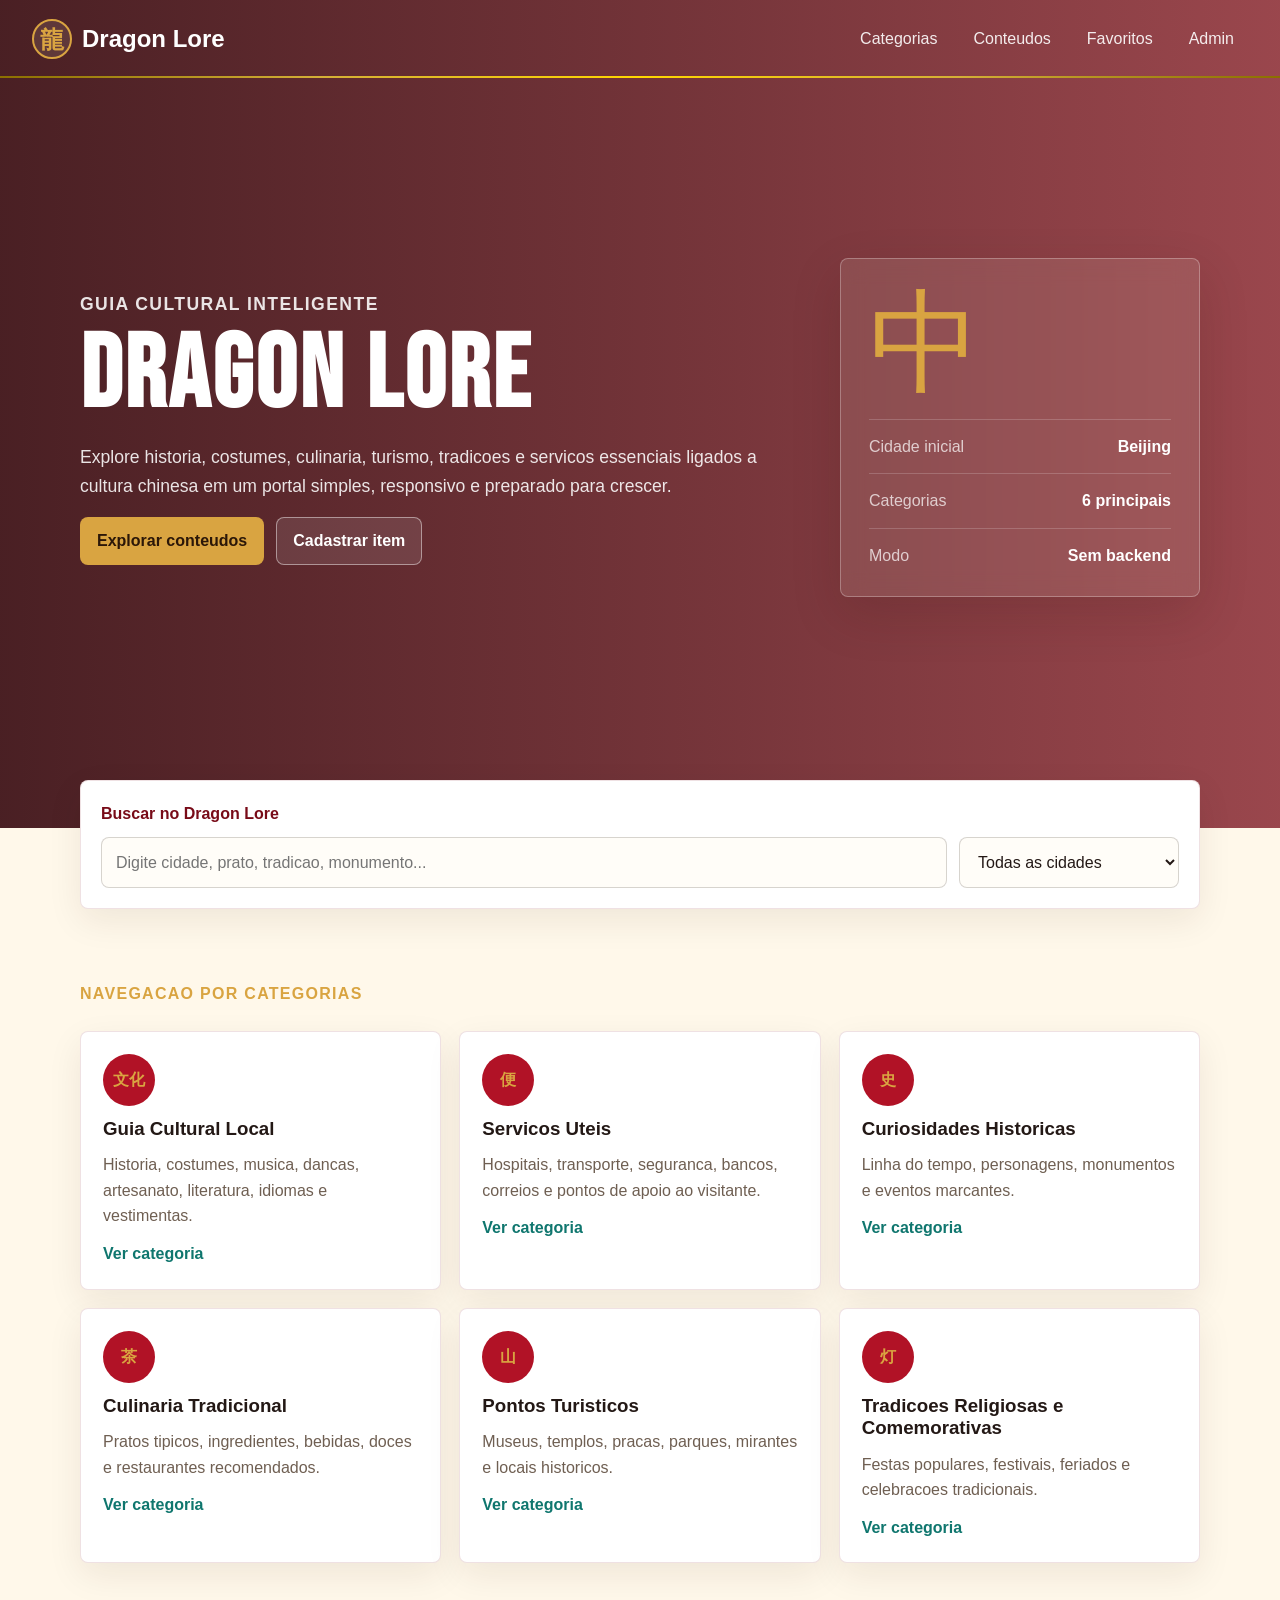
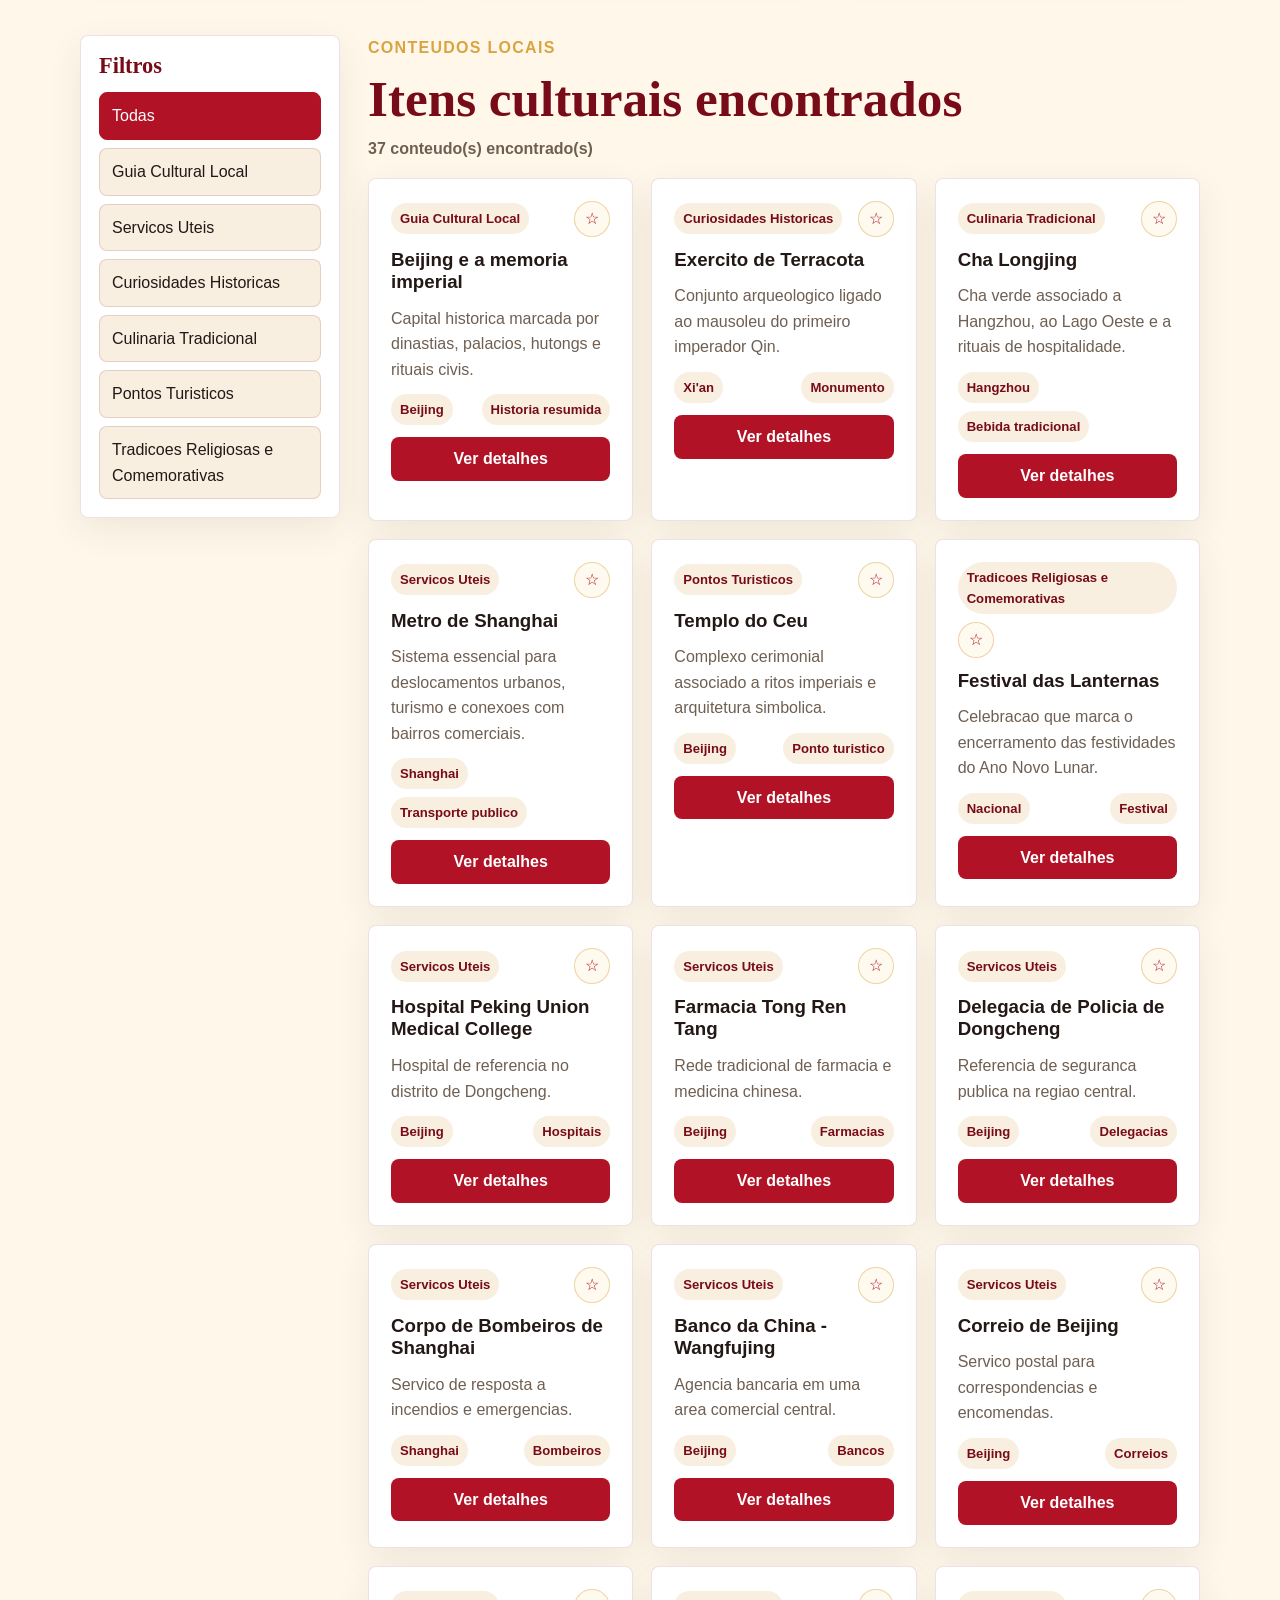
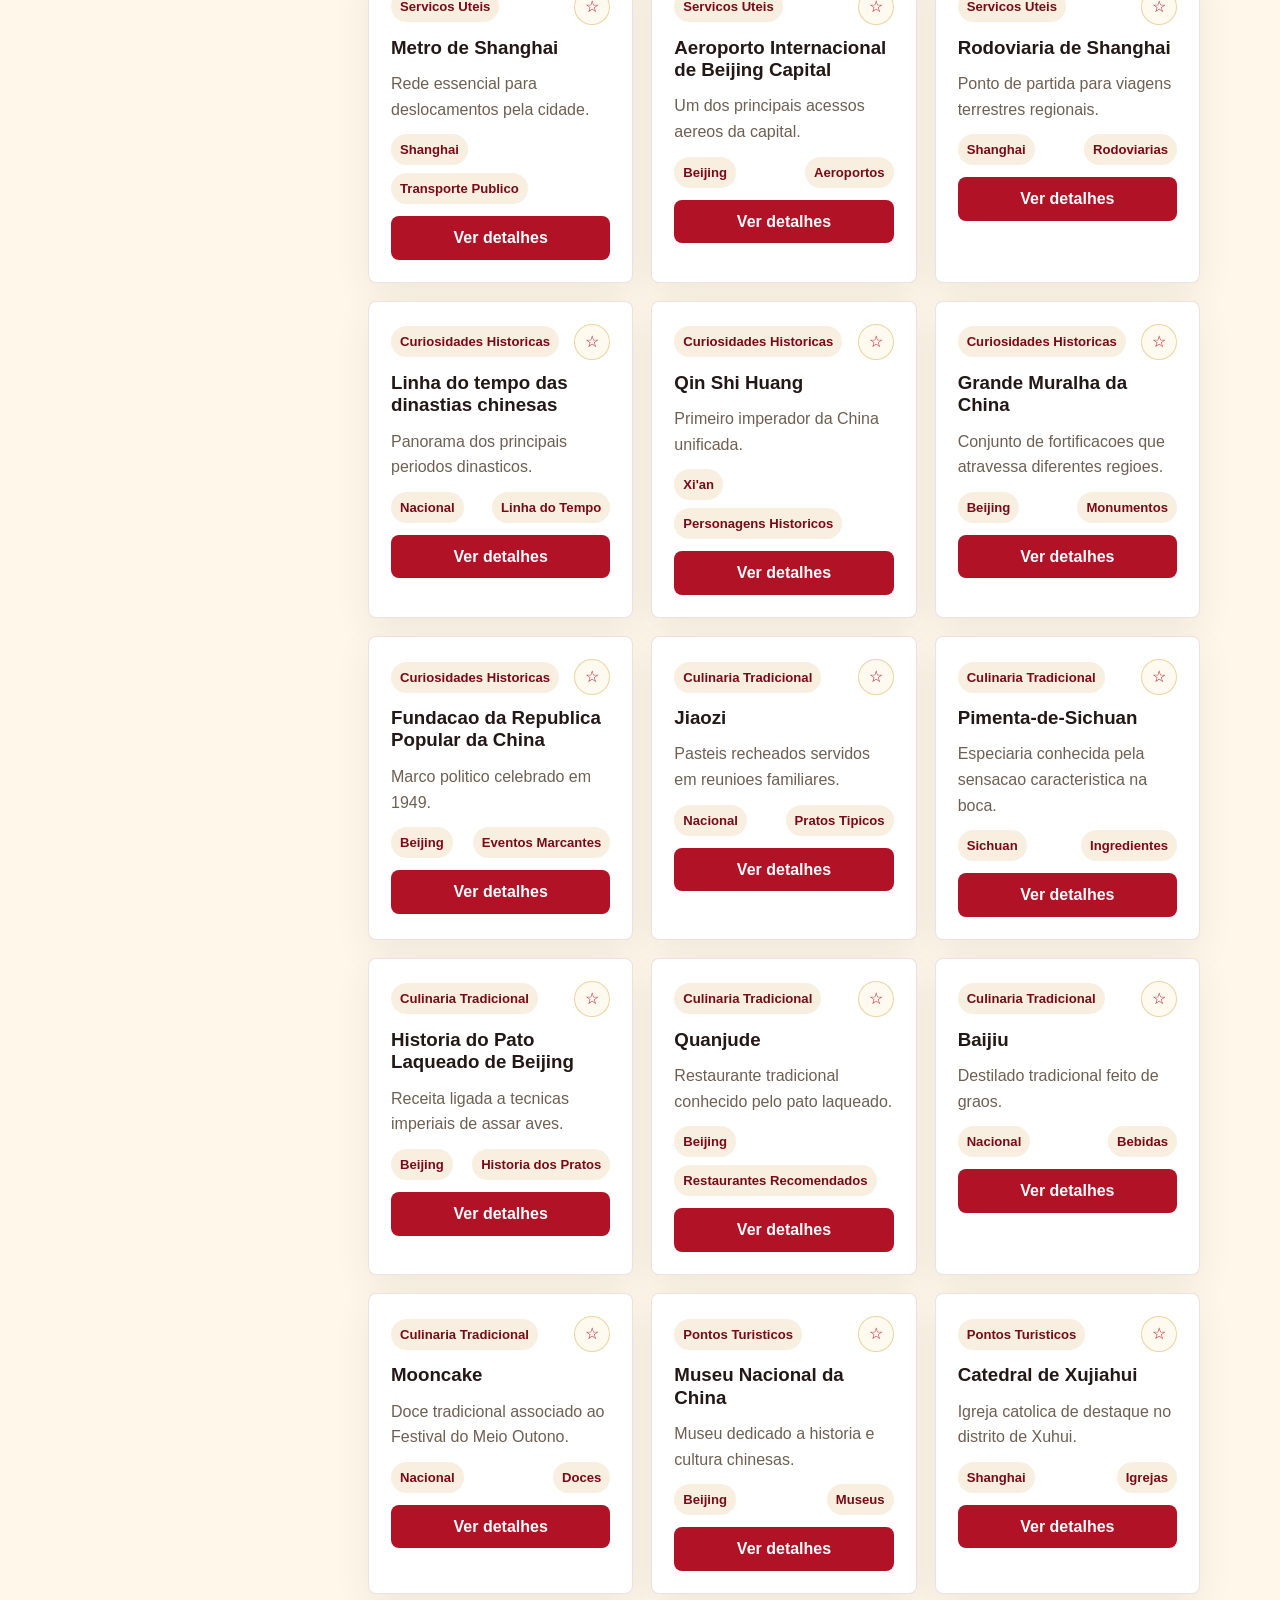
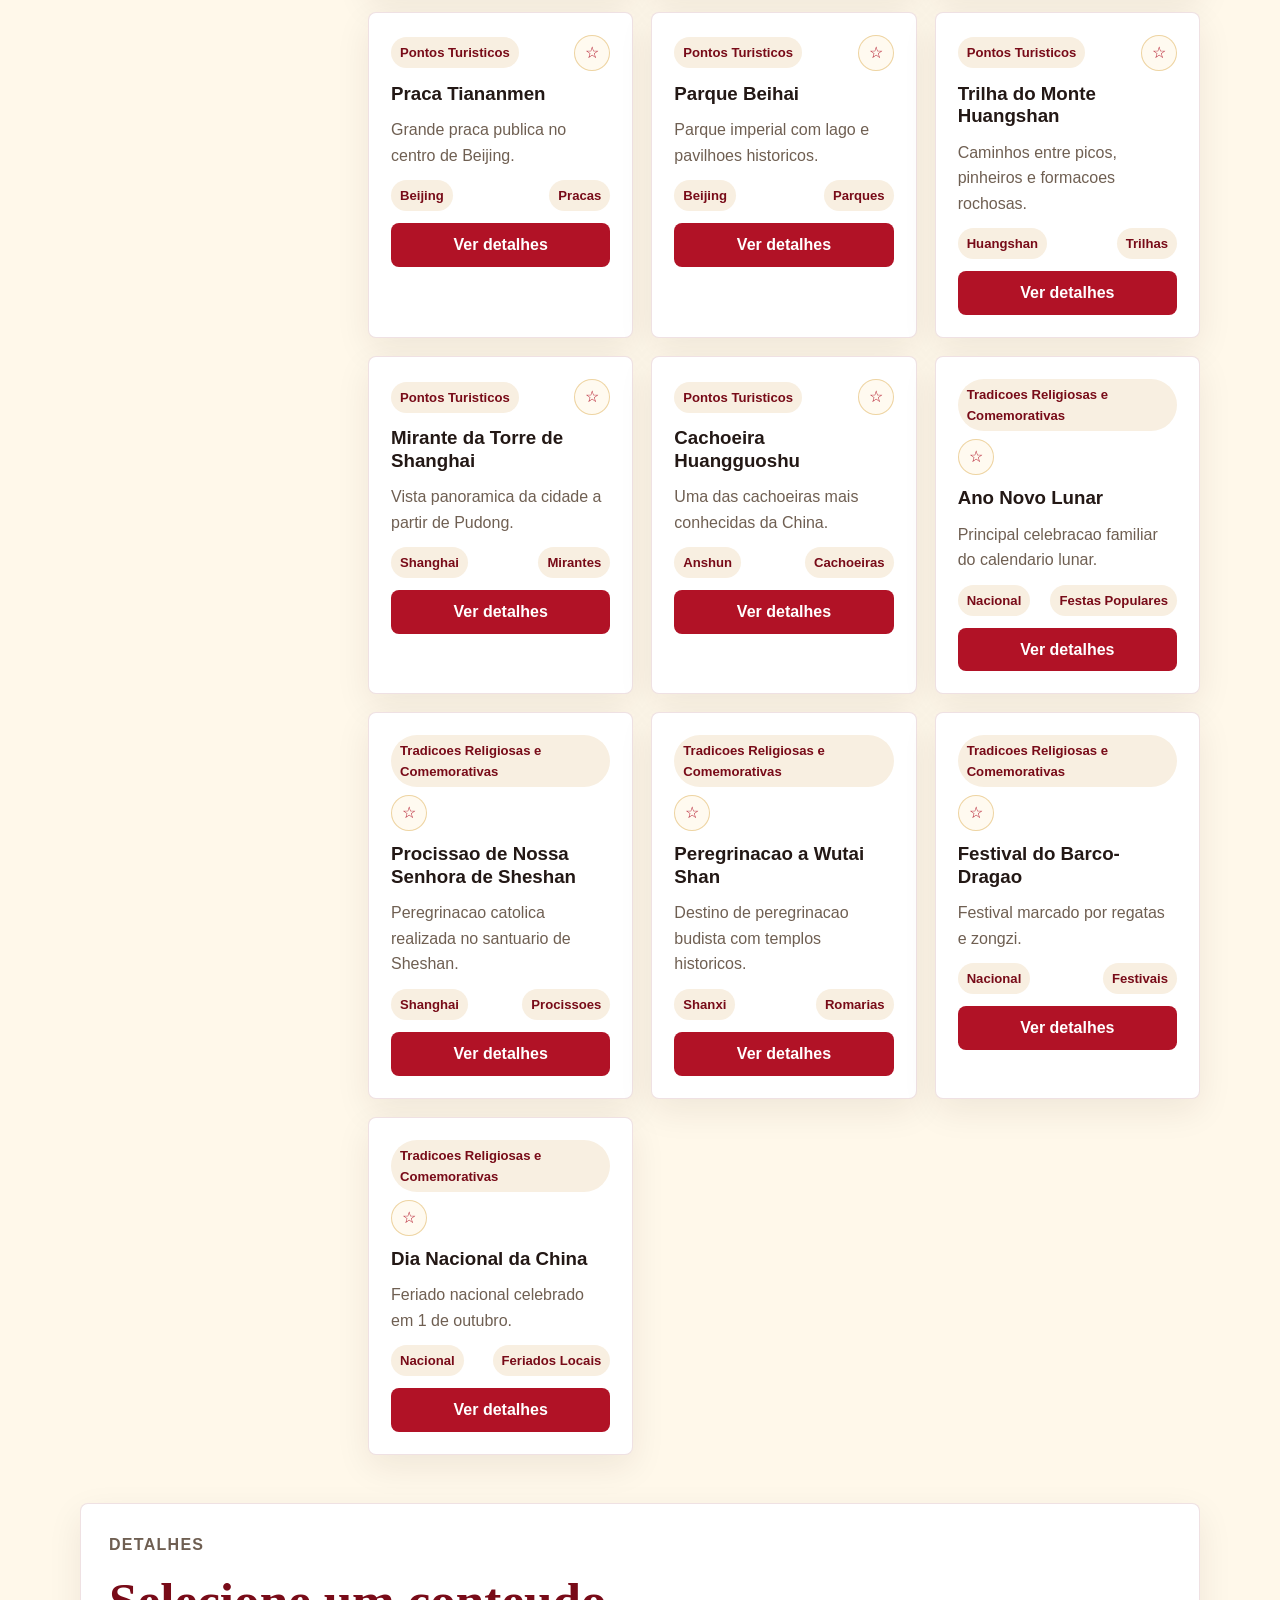
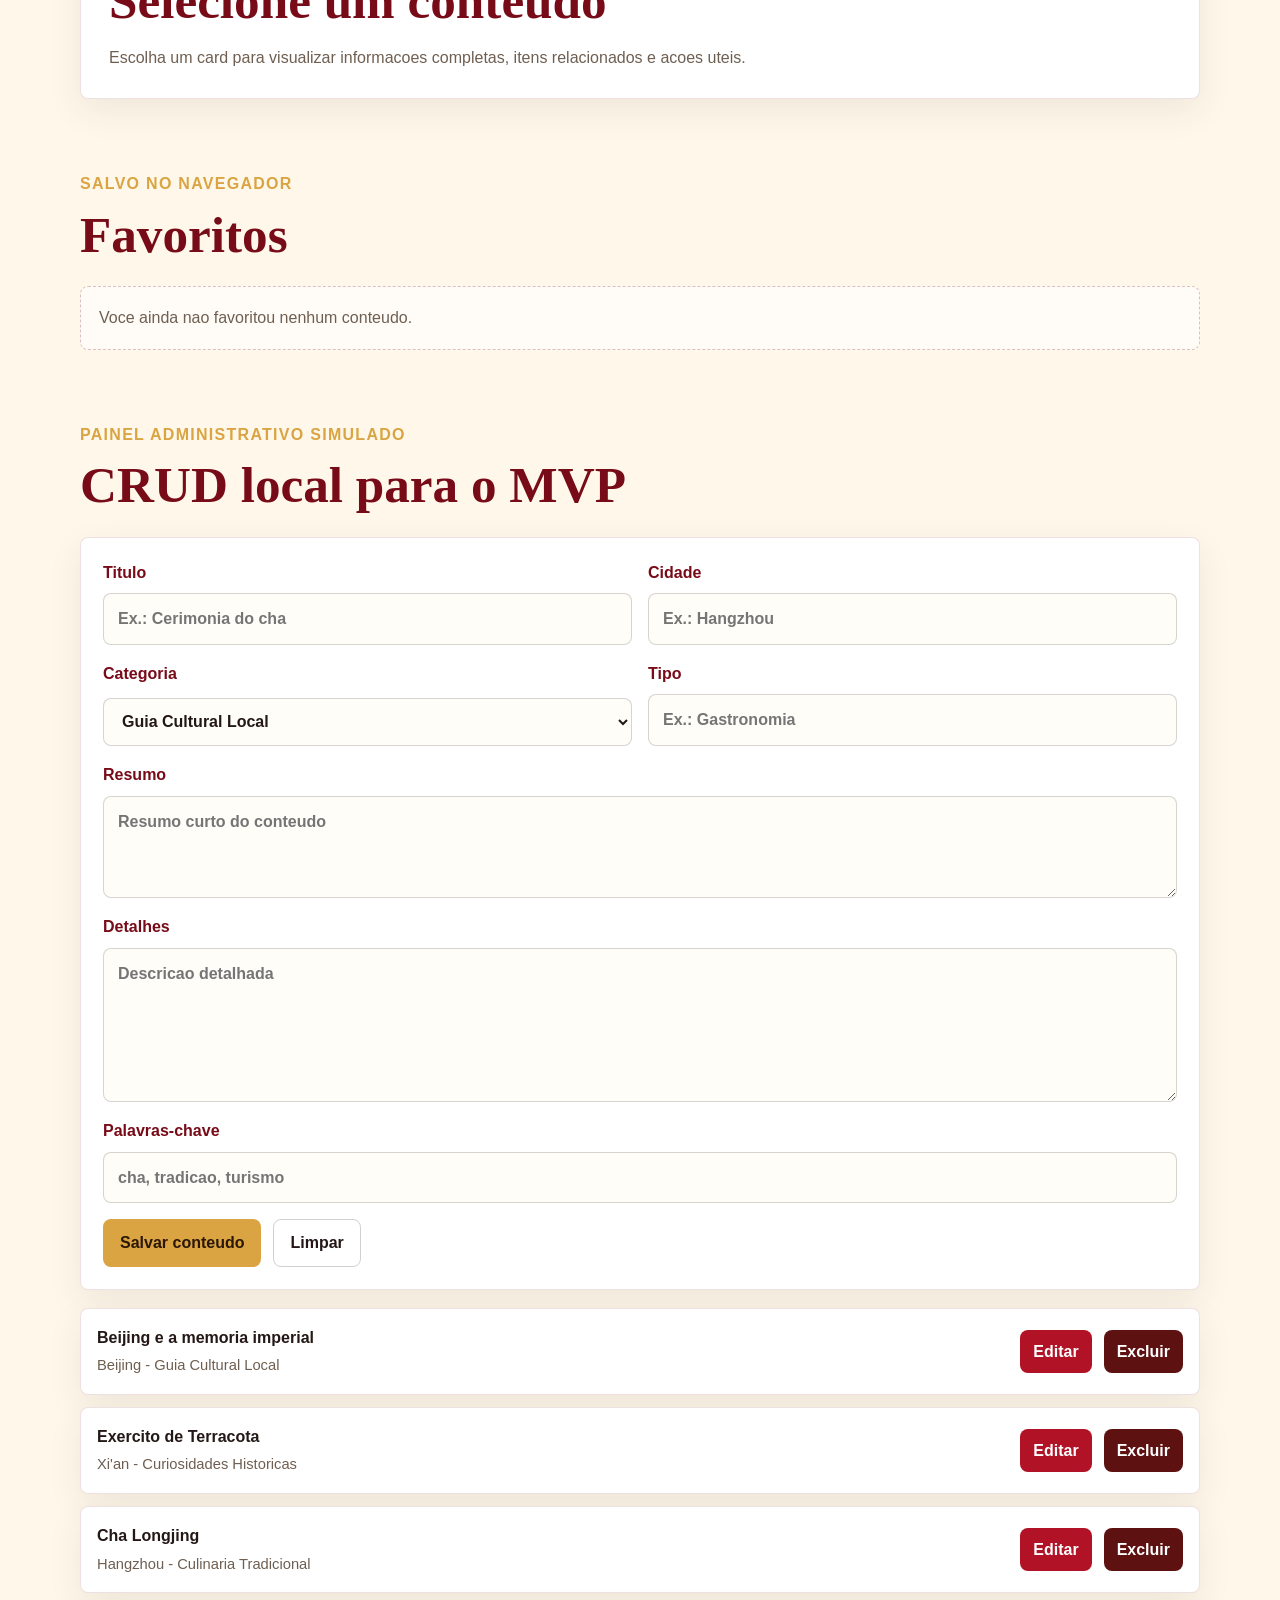
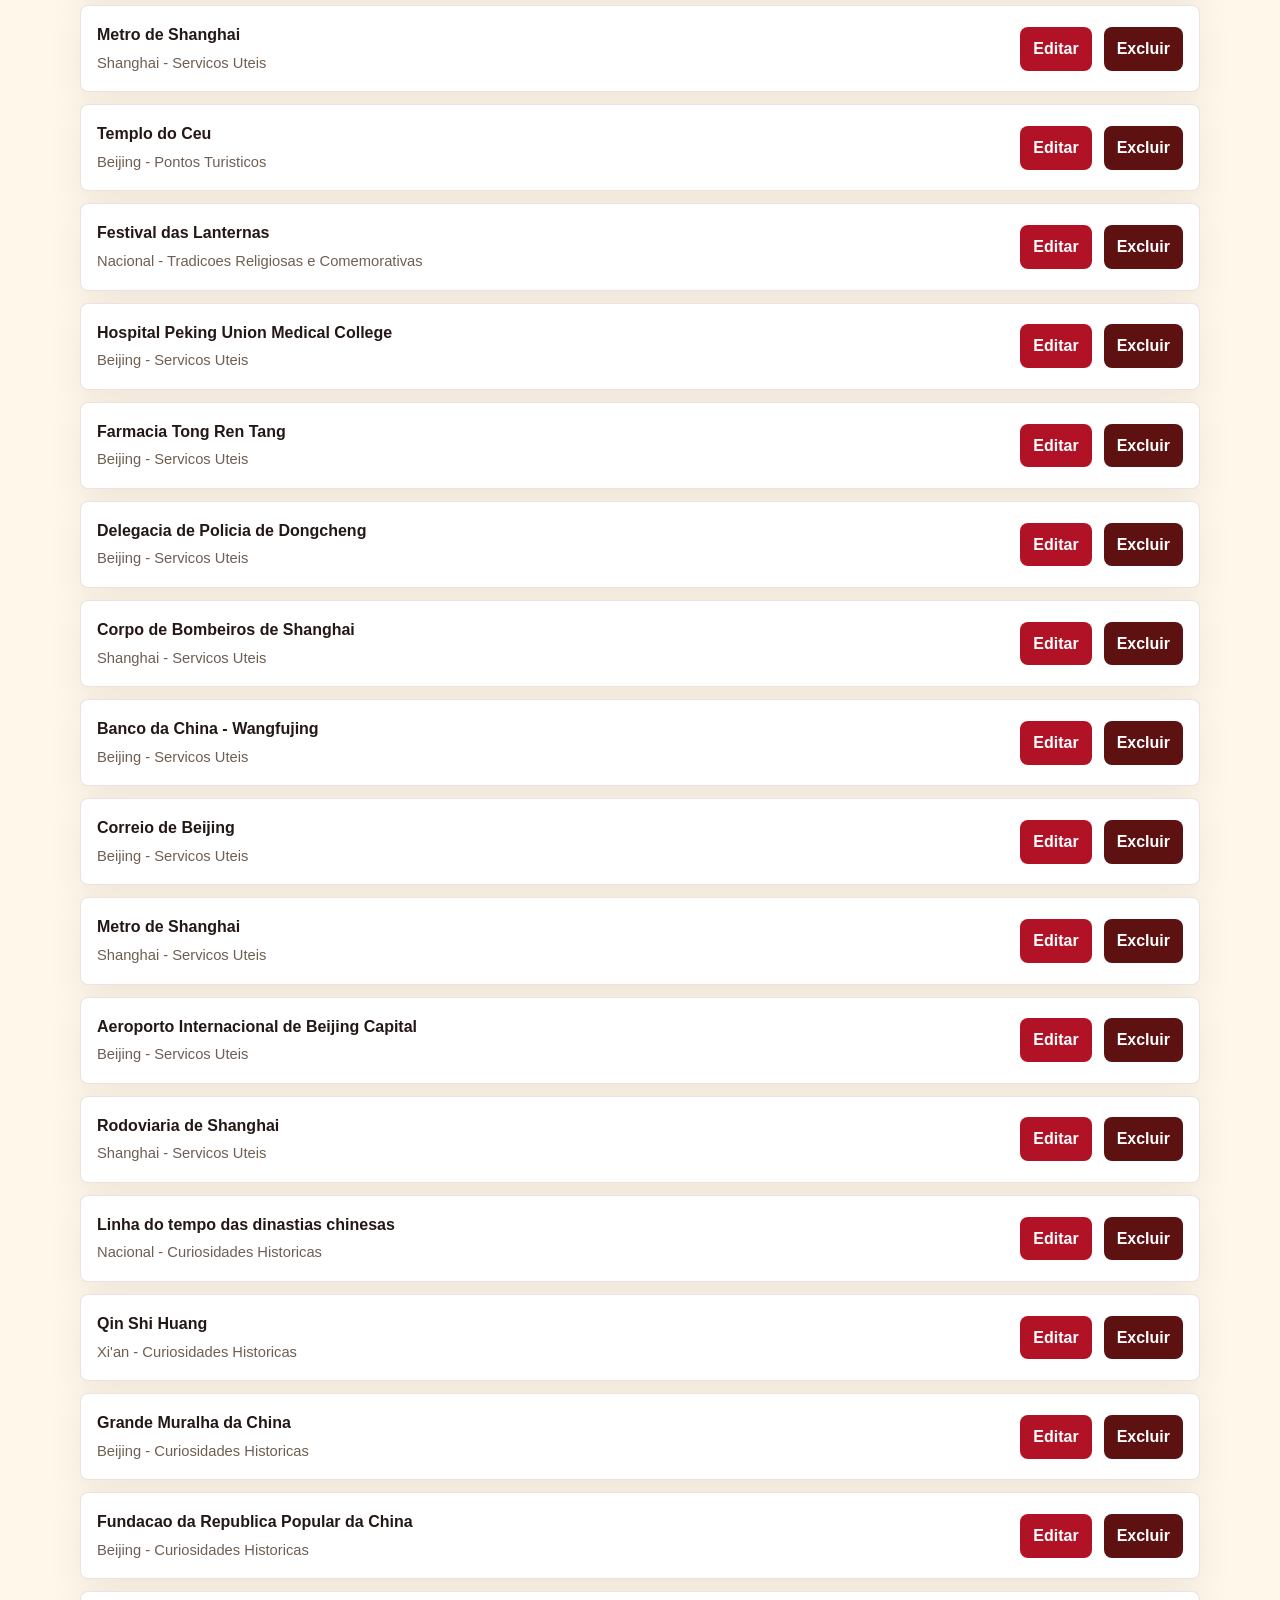
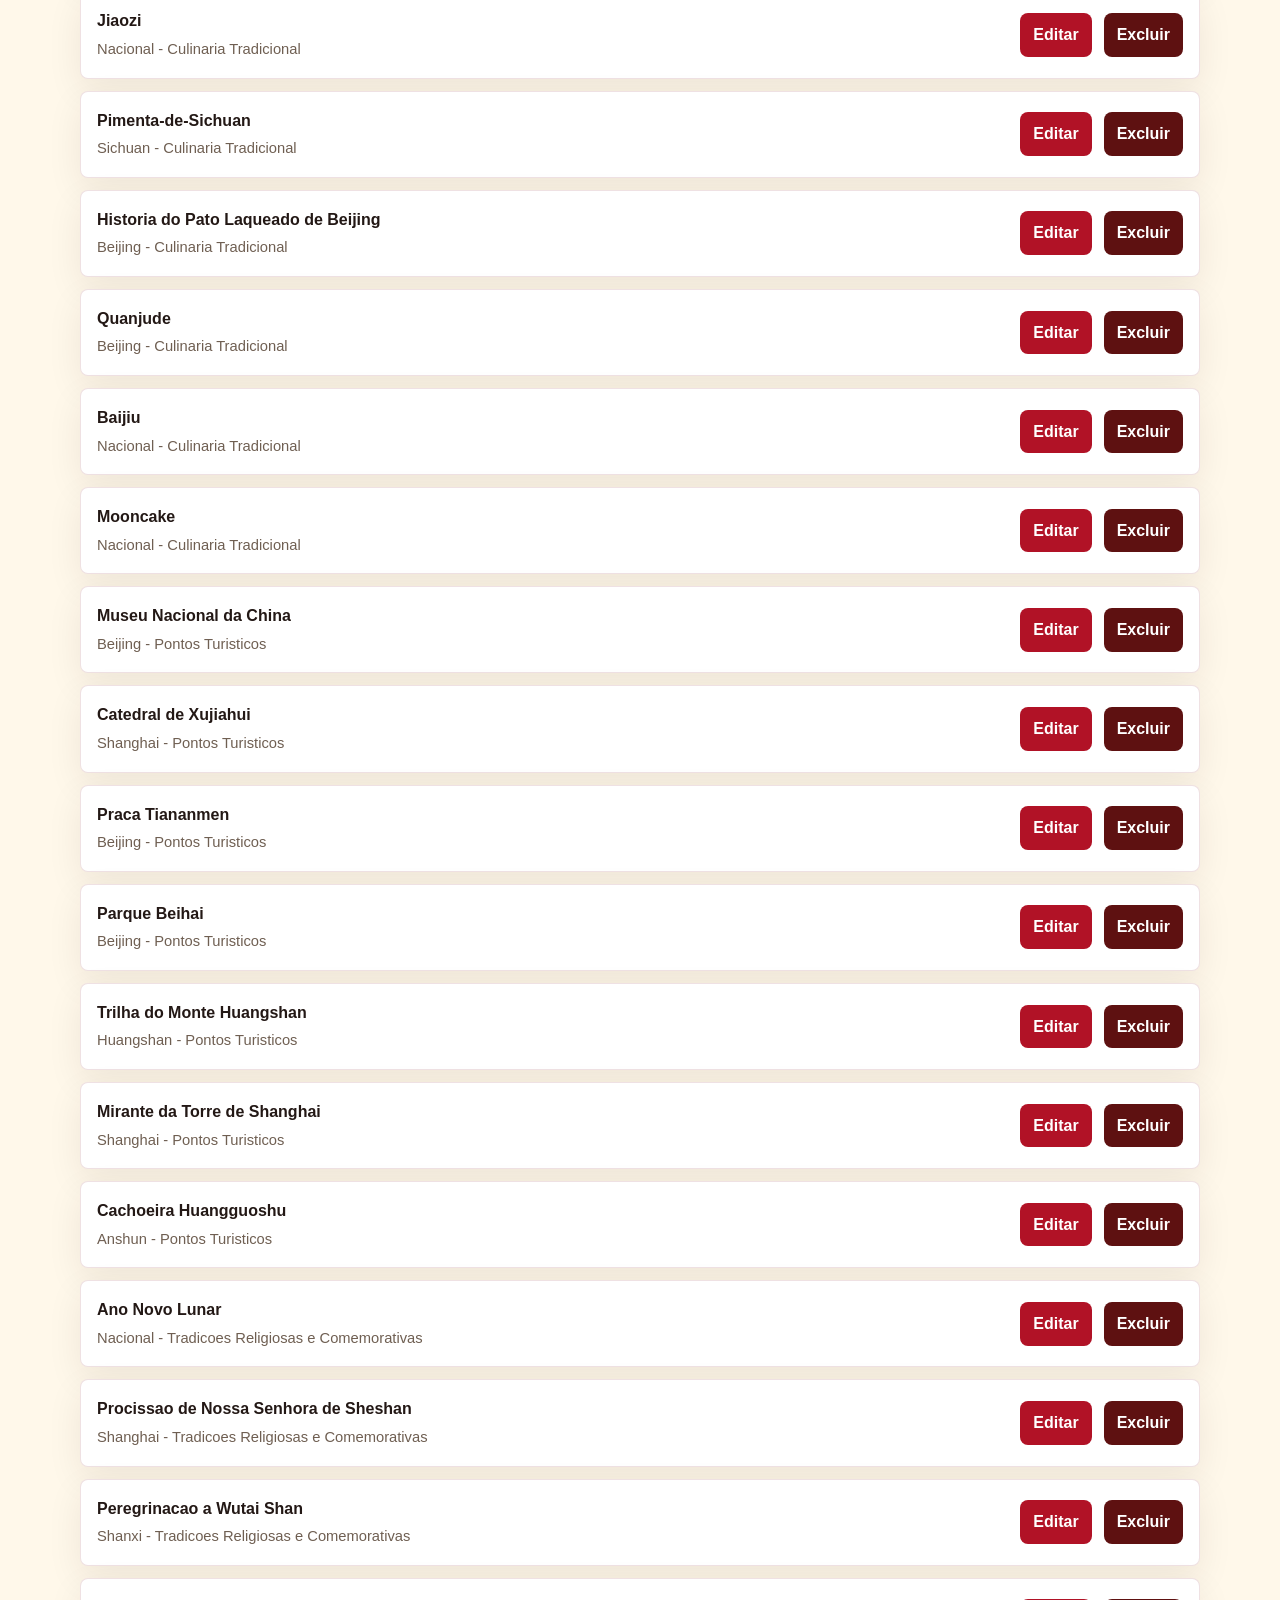
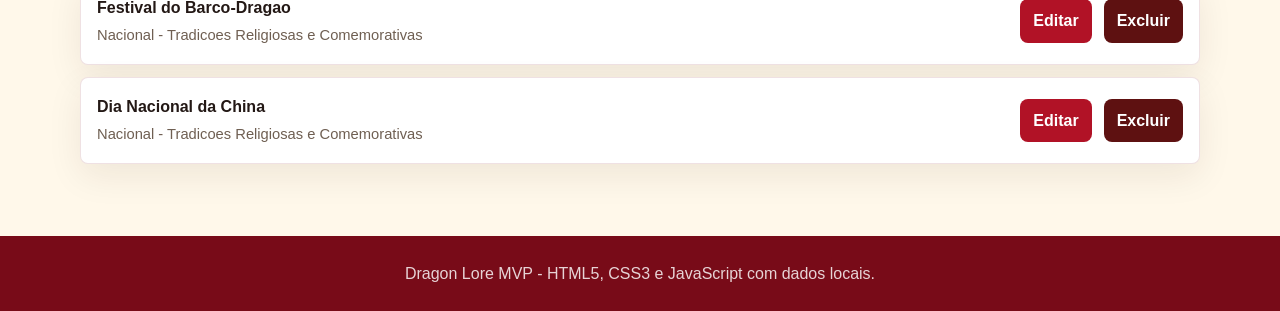
==== index.html @ 02fd9ca5 "style: aplica fonte Bebas Neue ao título Dragon Lore" ====
<!DOCTYPE html>
<html lang="pt-BR">
  <head>
    <meta charset="UTF-8" />
    <meta name="viewport" content="width=device-width, initial-scale=1.0" />
    <meta
      name="description"
      content="Dragon Lore: guia cultural sobre historia, tradicoes, gastronomia, turismo e servicos ligados a cultura chinesa."
    />
    <title>Dragon Lore | Guia Cultural Chines</title>
    <link rel="stylesheet" href="assets/css/style.css" />
    <link rel="preconnect" href="https://fonts.googleapis.com">
    <link rel="preconnect" href="https://fonts.gstatic.com" crossorigin>
    <link href="https://fonts.googleapis.com/css2?family=Bebas+Neue&display=swap" rel="stylesheet">
  </head>
  <body>
    <header class="site-header" id="inicio">
      <nav class="navbar" aria-label="Navegacao principal">
        <a class="brand" href="#inicio" aria-label="Dragon Lore inicio">
          <span class="brand-mark" aria-hidden="true">龍</span>
          <span>Dragon Lore</span>
        </a>

        <button class="menu-toggle" type="button" aria-controls="main-menu" aria-expanded="false">
          <span></span>
          <span></span>
          <span></span>
        </button>

        <ul class="nav-links" id="main-menu">
          <li><a href="#categorias">Categorias</a></li>
          <li><a href="#conteudos">Conteudos</a></li>
          <li><a href="#favoritos">Favoritos</a></li>
          <li><a href="#admin">Admin</a></li>
        </ul>
      </nav>

      <section class="hero" aria-labelledby="hero-title">
        <div class="hero-copy">
          <p class="eyebrow">Guia cultural inteligente</p>
          <h1 id="hero-title">Dragon Lore</h1>
          <p>
            Explore historia, costumes, culinaria, turismo, tradicoes e servicos essenciais
            ligados a cultura chinesa em um portal simples, responsivo e preparado para crescer.
          </p>
          <div class="hero-actions">
            <a class="button primary" href="#conteudos">Explorar conteudos</a>
            <a class="button secondary" href="#admin">Cadastrar item</a>
          </div>
        </div>

        <div class="hero-panel" aria-label="Resumo do MVP">
          <span class="hero-symbol" aria-hidden="true">中</span>
          <dl>
            <div>
              <dt>Cidade inicial</dt>
              <dd>Beijing</dd>
            </div>
            <div>
              <dt>Categorias</dt>
              <dd>6 principais</dd>
            </div>
            <div>
              <dt>Modo</dt>
              <dd>Sem backend</dd>
            </div>
          </dl>
        </div>
      </section>
    </header>

    <main>
      <section class="toolbar-section" aria-label="Busca e filtros">
        <div class="search-card">
          <label for="global-search">Buscar no Dragon Lore</label>
          <div class="search-row">
            <input
              id="global-search"
              type="search"
              placeholder="Digite cidade, prato, tradicao, monumento..."
              autocomplete="off"
            />
            <select id="city-filter" aria-label="Filtrar por cidade">
              <option value="todas">Todas as cidades</option>
            </select>
          </div>
        </div>
      </section>

      <section class="section" id="categorias" aria-labelledby="categories-title">
        <div class="section-heading">
          <p class="eyebrow">Navegacao por categorias</p>
        </div>
        <div class="category-grid" id="category-grid"></div>
      </section>

      <section class="section content-layout" id="conteudos" aria-labelledby="content-title">
        <aside class="filter-panel" aria-label="Filtros de categoria">
          <h2>Filtros</h2>
          <div id="category-filters" class="filter-list"></div>
        </aside>

        <div class="content-results">
          <div class="section-heading compact">
            <p class="eyebrow">Conteudos locais</p>
            <h2 id="content-title">Itens culturais encontrados</h2>
          </div>
          <div class="result-meta" id="result-meta" aria-live="polite"></div>
          <div class="card-grid" id="content-grid"></div>
          <p class="empty-state" id="empty-state" hidden>Nenhum conteudo encontrado para a busca atual.</p>
        </div>
      </section>

      <section class="section detail-section" id="detalhes" aria-labelledby="detail-title">
        <div class="detail-card" id="detail-card">
          <p class="eyebrow">Detalhes</p>
          <h2 id="detail-title">Selecione um conteudo</h2>
          <p>Escolha um card para visualizar informacoes completas, itens relacionados e acoes uteis.</p>
        </div>
      </section>

      <section class="section" id="favoritos" aria-labelledby="favorites-title">
        <div class="section-heading">
          <p class="eyebrow">Salvo no navegador</p>
          <h2 id="favorites-title">Favoritos</h2>
        </div>
        <div class="card-grid" id="favorites-grid"></div>
        <p class="empty-state" id="favorites-empty">Voce ainda nao favoritou nenhum conteudo.</p>
      </section>

      <section class="section admin-section" id="admin" aria-labelledby="admin-title">
        <div class="section-heading">
          <p class="eyebrow">Painel administrativo simulado</p>
          <h2 id="admin-title">CRUD local para o MVP</h2>
        </div>

        <form class="admin-form" id="content-form">
          <input type="hidden" id="content-id" />

          <div class="form-grid">
            <label>
              Titulo
              <input id="content-title-input" type="text" required placeholder="Ex.: Cerimonia do cha" />
            </label>
            <label>
              Cidade
              <input id="content-city-input" type="text" required placeholder="Ex.: Hangzhou" />
            </label>
            <label>
              Categoria
              <select id="content-category-input" required></select>
            </label>
            <label>
              Tipo
              <input id="content-type-input" type="text" required placeholder="Ex.: Gastronomia" />
            </label>
          </div>

          <label>
            Resumo
            <textarea id="content-summary-input" required rows="3" placeholder="Resumo curto do conteudo"></textarea>
          </label>

          <label>
            Detalhes
            <textarea id="content-detail-input" required rows="5" placeholder="Descricao detalhada"></textarea>
          </label>

          <label>
            Palavras-chave
            <input id="content-tags-input" type="text" placeholder="cha, tradicao, turismo" />
          </label>

          <div class="form-actions">
            <button class="button primary" type="submit">Salvar conteudo</button>
            <button class="button ghost" type="button" id="reset-form">Limpar</button>
          </div>
        </form>

        <div class="admin-list" id="admin-list" aria-live="polite"></div>
      </section>
    </main>

    <footer class="site-footer">
      <p>Dragon Lore MVP - HTML5, CSS3 e JavaScript com dados locais.</p>
    </footer>

    <script src="main.js"></script>
  </body>
</html>
---- assets/css/style.css ----
:root {
  --red: #b11226;
  --red-deep: #780b18;
  --gold: #d9a441;
  --jade: #0f766e;
  --ink: #231815;
  --paper: #fff8ea;
  --porcelain: #f8efe1;
  --white: #ffffff;
  --muted: #6f5f52;
  --shadow: 0 18px 50px rgba(54, 20, 12, 0.16);
  --radius: 8px;
}

* {
  box-sizing: border-box;
}

html {
  scroll-behavior: smooth;
}

body {
  margin: 0;
  background: var(--paper);
  color: var(--ink);
  font-family: Arial, Helvetica, sans-serif;
  line-height: 1.6;
}

a {
  color: inherit;
  text-decoration: none;
}

button,
input,
select,
textarea {
  font: inherit;
}

.site-header {
  min-height: 92vh;
  color: var(--white);
  background:
    linear-gradient(90deg, rgba(54, 8, 14, 0.9), rgba(120, 11, 24, 0.75)),
    url("https://images.unsplash.com/photo-1547981609-4b6bfe67ca0b?auto=format&fit=crop&w=1600&q=80") center/cover;
}

.navbar {
    position: relative;
    display: flex;
    align-items: center;
    justify-content: space-between; /* Logo à esquerda e menu à direita */
    padding: 16px 32px;
}

.brand {
    display: flex;
    align-items: center;
    gap: 10px;

    color: #fff;
    text-decoration: none;
    font-size: 1.5rem;
    font-weight: bold;
}

.nav-links {
    display: flex;
    align-items: center;
    gap: 32px;

    list-style: none;
    margin: 0;
    padding: 0;
}

.nav-links a {
    color: #fff;
    text-decoration: none;
    transition: color .3s;
}

.nav-links a:hover {
    color: #d4af37;
}

.navbar::after {
    content: "";
    position: absolute;
    left: 0;
    bottom: 0;
    width: 100%;
    height: 2px;
    background: linear-gradient(
        90deg,
        #8b6f00,
        #d4af37,
        #ffd700,
        #d4af37,
        #8b6f00
    );
}

.brand,
.nav-links {
  display: flex;
  align-items: center;
}

.brand {
  gap: 10px;
  font-weight: 800;
  letter-spacing: 0;
}

.brand-mark {
  display: grid;
  width: 40px;
  height: 40px;
  place-items: center;
  border: 2px solid var(--gold);
  border-radius: 50%;
  background: rgba(255, 248, 234, 0.1);
  color: var(--gold);
}

.nav-links {
  gap: 8px;
  padding: 0;
  margin: 0;
  list-style: none;
}

.nav-links a {
  display: block;
  padding: 10px 14px;
  border-radius: 999px;
  color: rgba(255, 255, 255, 0.9);
}

.nav-links a:hover,
.nav-links a:focus-visible {
  background: rgba(255, 255, 255, 0.14);
  outline: none;
}

.menu-toggle {
  display: none;
  width: 44px;
  height: 44px;
  border: 1px solid rgba(255, 255, 255, 0.35);
  border-radius: var(--radius);
  background: rgba(255, 255, 255, 0.1);
}

.menu-toggle span {
  display: block;
  width: 20px;
  height: 2px;
  margin: 5px auto;
  background: var(--white);
}

.hero {
  display: grid;
  grid-template-columns: minmax(0, 1fr) 360px;
  gap: 48px;
  align-items: center;
  width: min(1120px, calc(100% - 32px));
  min-height: calc(92vh - 88px);
  margin: 0 auto;
  padding: 48px 0 88px;
}

.hero-copy {
  max-width: 720px;
}

.eyebrow {
  margin: 0 0 10px;
  color: var(--gold);
  font-size: 1.0rem;
  font-weight: 850;
  letter-spacing: 0.08em;
  text-transform: uppercase;
}

.hero h1 {
  margin: 0;
  font-family: "Bebas Neue", sans-serif;
  font-size: clamp(3.8rem, 8vw, 7.5rem);
  line-height: 0.95;
  letter-spacing: 0.03em;
}

.hero p {
  max-width: 680px;
  color: rgba(255, 255, 255, 0.88);
  font-size: 1.1rem;
}

.hero-actions,
.form-actions,
.detail-actions,
.admin-actions {
  display: flex;
  flex-wrap: wrap;
  gap: 12px;
  align-items: center;
}

.button {
  display: inline-flex;
  min-height: 44px;
  align-items: center;
  justify-content: center;
  border: 1px solid transparent;
  border-radius: var(--radius);
  padding: 10px 16px;
  cursor: pointer;
  font-weight: 800;
  transition: transform 0.2s ease, background 0.2s ease, border-color 0.2s ease;
}

.button:hover {
  transform: translateY(-1px);
}

.button.primary {
  background: var(--gold);
  color: #2b1708;
}

.button.secondary {
  border-color: rgba(255, 255, 255, 0.45);
  background: rgba(255, 255, 255, 0.1);
  color: var(--white);
}

.button.ghost {
  border-color: rgba(35, 24, 21, 0.2);
  background: transparent;
  color: var(--ink);
}

.button.small {
  min-height: 38px;
  padding: 8px 12px;
  background: var(--red);
  color: var(--white);
}

.button.danger {
  background: #5e1111;
}

.hero-panel {
  padding: 28px;
  border: 1px solid rgba(255, 255, 255, 0.28);
  border-radius: var(--radius);
  background: rgba(255, 248, 234, 0.1);
  backdrop-filter: blur(12px);
  box-shadow: var(--shadow);
}

.hero-symbol {
  display: block;
  color: var(--gold);
  font-family: Georgia, "Times New Roman", serif;
  font-size: 7rem;
  line-height: 1;
}

.hero-panel dl {
  display: grid;
  gap: 14px;
  margin: 20px 0 0;
}

.hero-panel div {
  display: flex;
  justify-content: space-between;
  gap: 20px;
  border-top: 1px solid rgba(255, 255, 255, 0.18);
  padding-top: 14px;
}

.hero-panel dt {
  color: rgba(255, 255, 255, 0.72);
}

.hero-panel dd {
  margin: 0;
  font-weight: 800;
}

.toolbar-section,
.section {
  width: min(1120px, calc(100% - 32px));
  margin: 0 auto;
}

.toolbar-section {
  margin-top: -48px;
}

.search-card,
.filter-panel,
.detail-card,
.admin-form,
.admin-item,
.content-card,
.category-card {
  border: 1px solid rgba(120, 11, 24, 0.12);
  border-radius: var(--radius);
  background: var(--white);
  box-shadow: 0 12px 35px rgba(54, 20, 12, 0.08);
}

.search-card {
  padding: 20px;
}

.search-card label,
.admin-form label {
  display: grid;
  gap: 8px;
  color: var(--red-deep);
  font-weight: 800;
}

.search-row {
  display: grid;
  grid-template-columns: 1fr 220px;
  gap: 12px;
  margin-top: 10px;
}

input,
select,
textarea {
  width: 100%;
  border: 1px solid rgba(35, 24, 21, 0.18);
  border-radius: var(--radius);
  background: #fffdf8;
  color: var(--ink);
  padding: 12px 14px;
}

input:focus,
select:focus,
textarea:focus,
button:focus-visible,
a:focus-visible {
  outline: 3px solid rgba(217, 164, 65, 0.45);
  outline-offset: 2px;
}

.section {
  padding: 72px 0 0;
}

.section-heading {
  max-width: 720px;
  margin-bottom: 24px;
}

.section-heading.compact {
  margin-bottom: 10px;
}

.section h2,
.filter-panel h2,
.detail-card h2 {
  margin: 0;
  color: var(--red-deep);
  font-family: Georgia, "Times New Roman", serif;
  font-size: clamp(2rem, 4vw, 3.2rem);
  line-height: 1.08;
}

.category-grid,
.card-grid {
  display: grid;
  grid-template-columns: repeat(3, minmax(0, 1fr));
  gap: 18px;
}

.category-card,
.content-card {
  display: grid;
  gap: 12px;
  align-content: start;
  padding: 22px;
}

.category-icon {
  display: grid;
  width: 52px;
  height: 52px;
  place-items: center;
  border-radius: 50%;
  background: var(--red);
  color: var(--gold);
  font-weight: 800;
}

.category-card h3,
.content-card h3,
.related-block h3 {
  margin: 0;
  color: var(--ink);
  line-height: 1.2;
}

.category-card p,
.content-card p,
.detail-card p,
.empty-state {
  margin: 0;
  color: var(--muted);
}

.text-button {
  justify-self: start;
  border: 0;
  background: transparent;
  color: var(--jade);
  cursor: pointer;
  font-weight: 800;
  padding: 0;
}

.content-layout {
  display: grid;
  grid-template-columns: 260px minmax(0, 1fr);
  gap: 28px;
  align-items: start;
}

.filter-panel {
  position: sticky;
  top: 16px;
  padding: 18px;
}

.filter-panel h2 {
  font-size: 1.4rem;
  margin-bottom: 14px;
}

.filter-list {
  display: grid;
  gap: 8px;
}

.filter-chip {
  width: 100%;
  border: 1px solid rgba(120, 11, 24, 0.14);
  border-radius: var(--radius);
  background: var(--porcelain);
  color: var(--ink);
  cursor: pointer;
  padding: 10px 12px;
  text-align: left;
}

.filter-chip.active {
  border-color: var(--red);
  background: var(--red);
  color: var(--white);
}

.result-meta {
  margin-bottom: 16px;
  color: var(--muted);
  font-weight: 800;
}

.card-topline,
.card-meta {
  display: flex;
  flex-wrap: wrap;
  gap: 8px;
  align-items: center;
  justify-content: space-between;
}

.card-topline span,
.card-meta span,
.tag-list span {
  border-radius: 999px;
  background: var(--porcelain);
  color: var(--red-deep);
  font-size: 0.82rem;
  font-weight: 800;
  padding: 5px 9px;
}

.icon-button {
  display: grid;
  width: 36px;
  height: 36px;
  place-items: center;
  border: 1px solid rgba(217, 164, 65, 0.45);
  border-radius: 50%;
  background: #fffaf0;
  color: var(--red);
  cursor: pointer;
}

.icon-button.active {
  background: var(--gold);
  color: #2b1708;
}

.detail-section {
  padding-top: 48px;
}

.detail-card {
  display: grid;
  gap: 16px;
  padding: 28px;
}

.tag-list {
  display: flex;
  flex-wrap: wrap;
  gap: 8px;
}

.related-block {
  display: grid;
  gap: 8px;
  border-top: 1px solid rgba(35, 24, 21, 0.12);
  padding-top: 16px;
}

.related-block button {
  justify-self: start;
  border: 0;
  background: transparent;
  color: var(--jade);
  cursor: pointer;
  font-weight: 800;
  padding: 0;
}

.admin-section {
  padding-bottom: 72px;
}

.admin-form {
  display: grid;
  gap: 16px;
  padding: 22px;
}

.form-grid {
  display: grid;
  grid-template-columns: repeat(2, minmax(0, 1fr));
  gap: 16px;
}

.admin-list {
  display: grid;
  gap: 12px;
  margin-top: 18px;
}

.admin-item {
  display: flex;
  gap: 16px;
  align-items: center;
  justify-content: space-between;
  padding: 16px;
}

.admin-item div:first-child {
  display: grid;
  gap: 4px;
}

.admin-item span {
  color: var(--muted);
  font-size: 0.92rem;
}

.empty-state {
  border: 1px dashed rgba(120, 11, 24, 0.25);
  border-radius: var(--radius);
  padding: 18px;
  background: rgba(255, 255, 255, 0.6);
}

.site-footer {
  border-top: 1px solid rgba(120, 11, 24, 0.14);
  background: var(--red-deep);
  color: rgba(255, 255, 255, 0.82);
  padding: 24px 16px;
  text-align: center;
}

.site-footer p {
  margin: 0;
}

@media (max-width: 900px) {
  .hero,
  .content-layout {
    grid-template-columns: 1fr;
  }

  .hero {
    gap: 28px;
  }

  .hero-panel {
    max-width: 520px;
  }

  .filter-panel {
    position: static;
  }

  .category-grid,
  .card-grid {
    grid-template-columns: repeat(2, minmax(0, 1fr));
  }
}

@media (max-width: 680px) {
  .site-header {
    min-height: auto;
  }

  .navbar {
    position: relative;
  }

  .menu-toggle {
    display: block;
  }

  .nav-links {
    position: absolute;
    top: 76px;
    right: 0;
    left: 0;
    display: none;
    flex-direction: column;
    align-items: stretch;
    border: 1px solid rgba(255, 255, 255, 0.2);
    border-radius: var(--radius);
    background: rgba(78, 9, 17, 0.98);
    padding: 10px;
  }

  .nav-links.open {
    display: flex;
  }

  .nav-links a {
    border-radius: var(--radius);
  }

  .hero {
    min-height: auto;
    padding: 28px 0 76px;
  }

  .hero h1 {
    font-size: 4rem;
  }

  .hero-panel {
    padding: 20px;
  }

  .hero-symbol {
    font-size: 5rem;
  }

  .search-row,
  .form-grid,
  .category-grid,
  .card-grid {
    grid-template-columns: 1fr;
  }

  .section {
    padding-top: 52px;
  }

  .admin-item {
    align-items: stretch;
    flex-direction: column;
  }
}
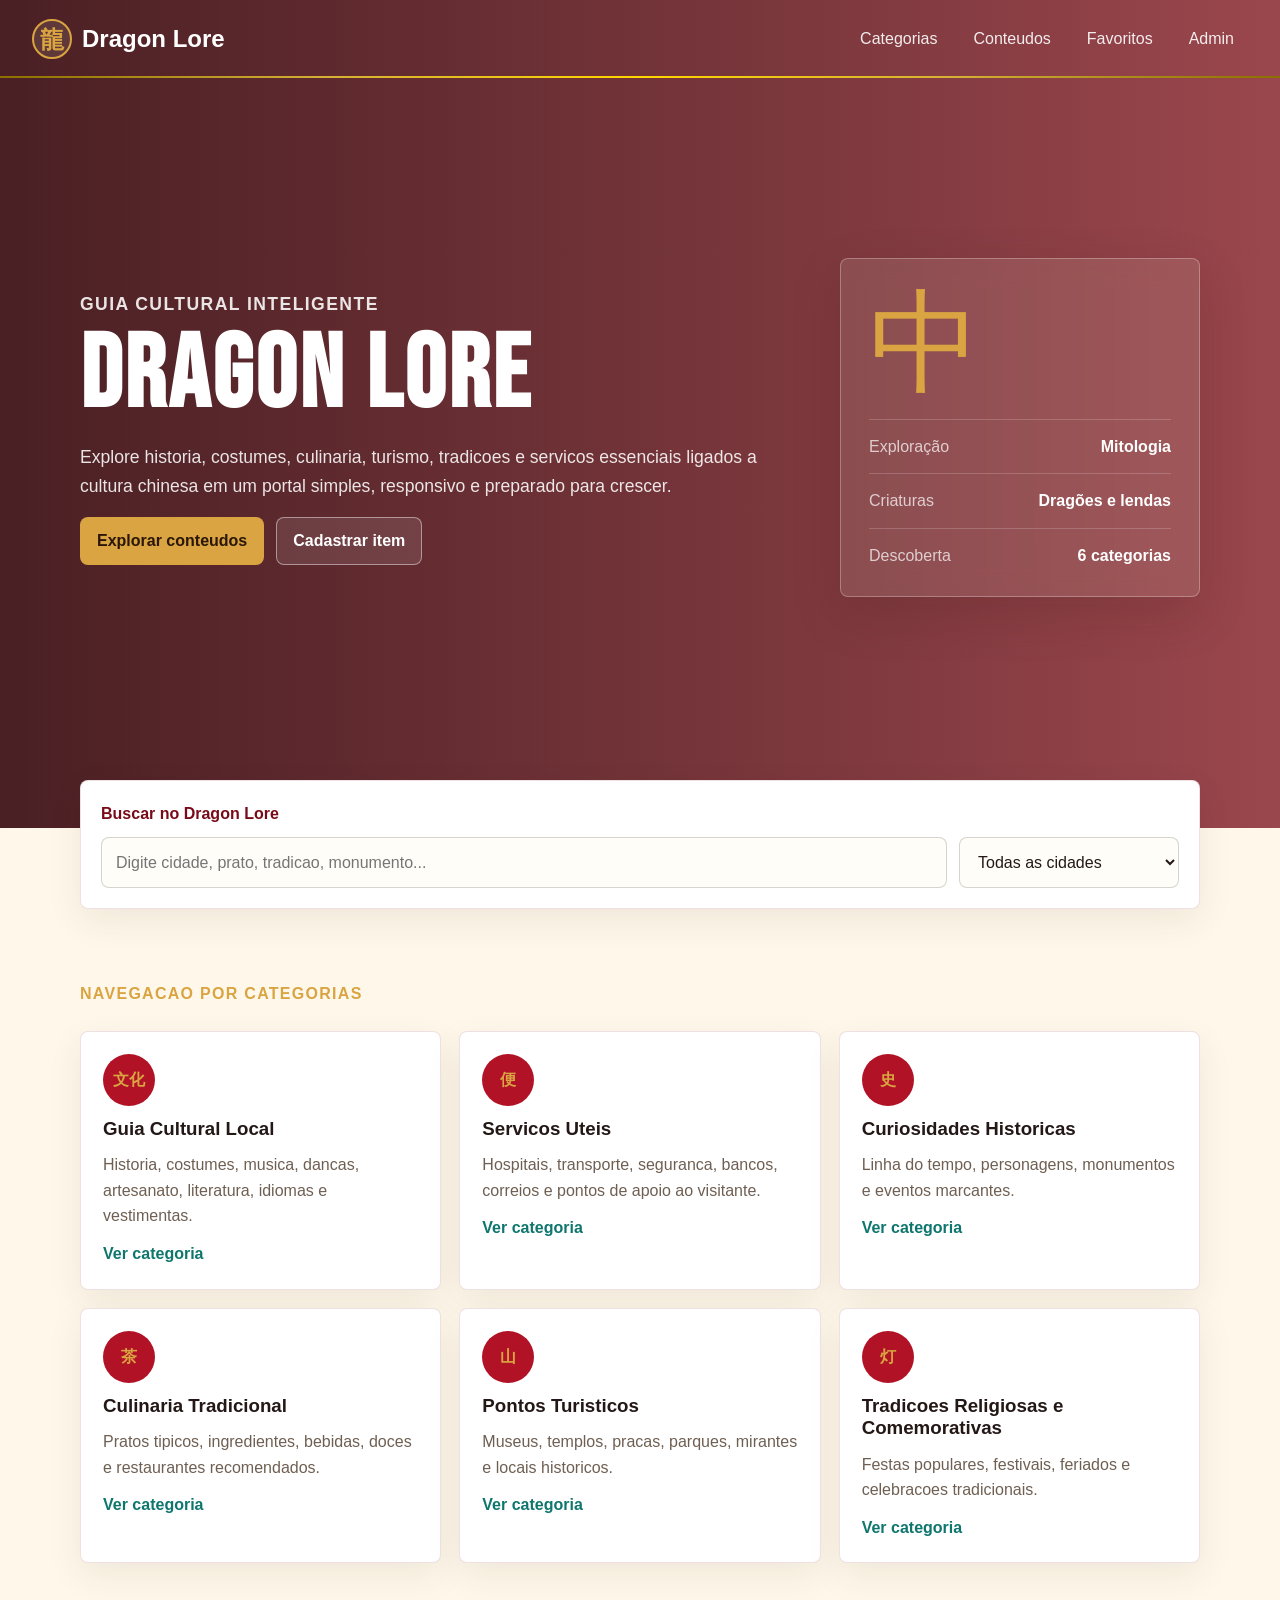
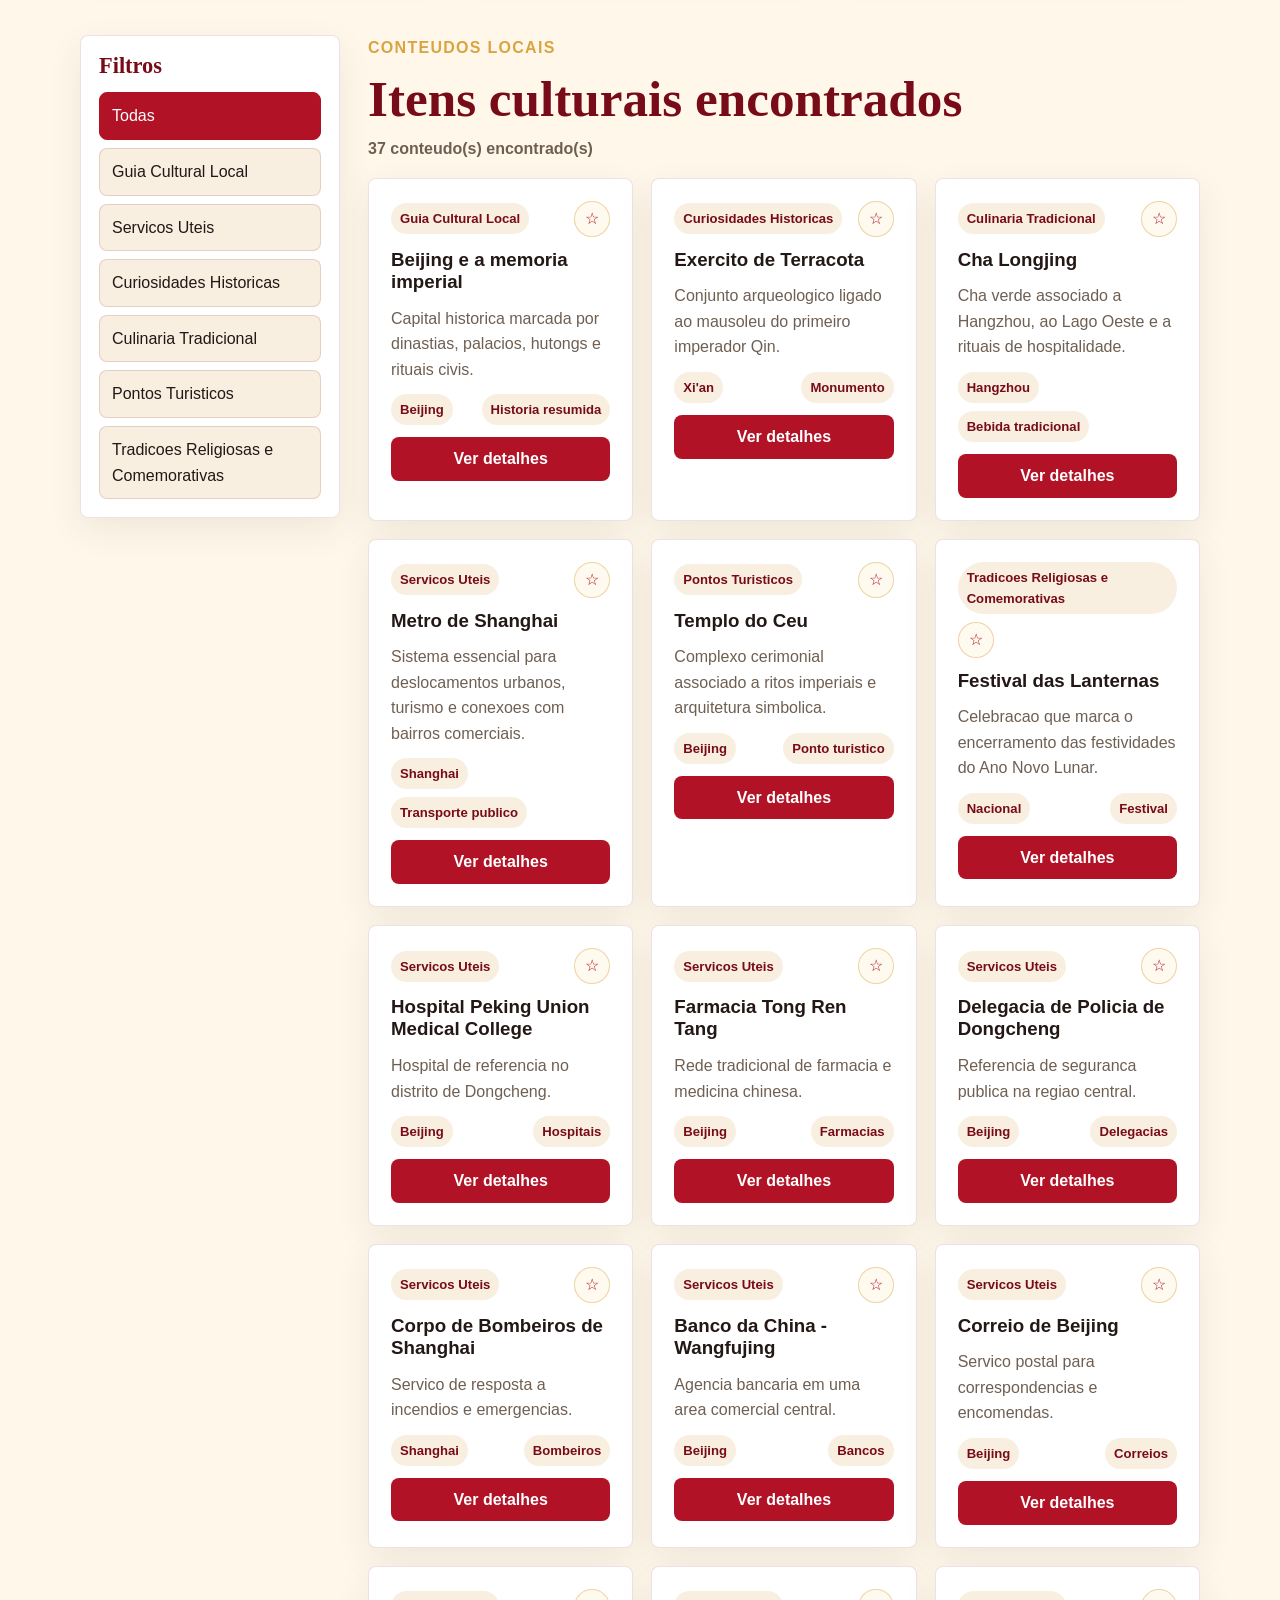
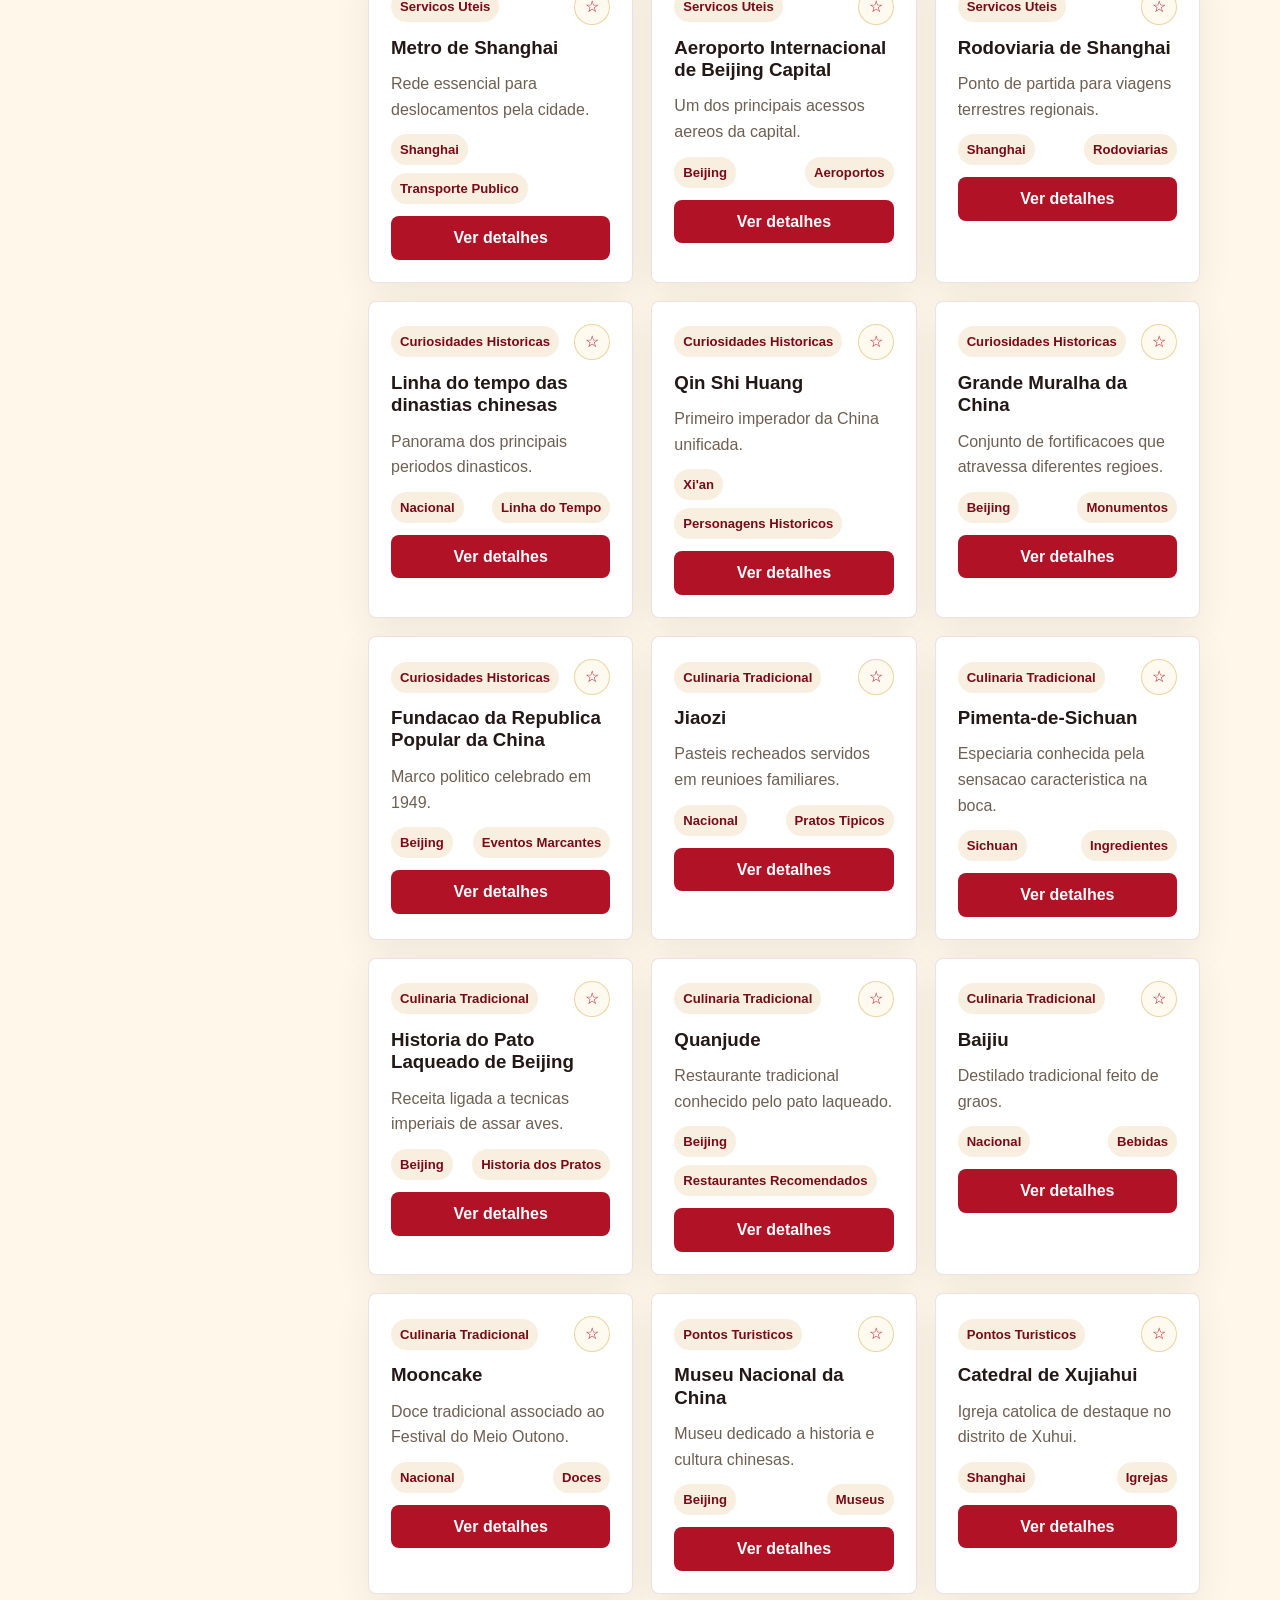
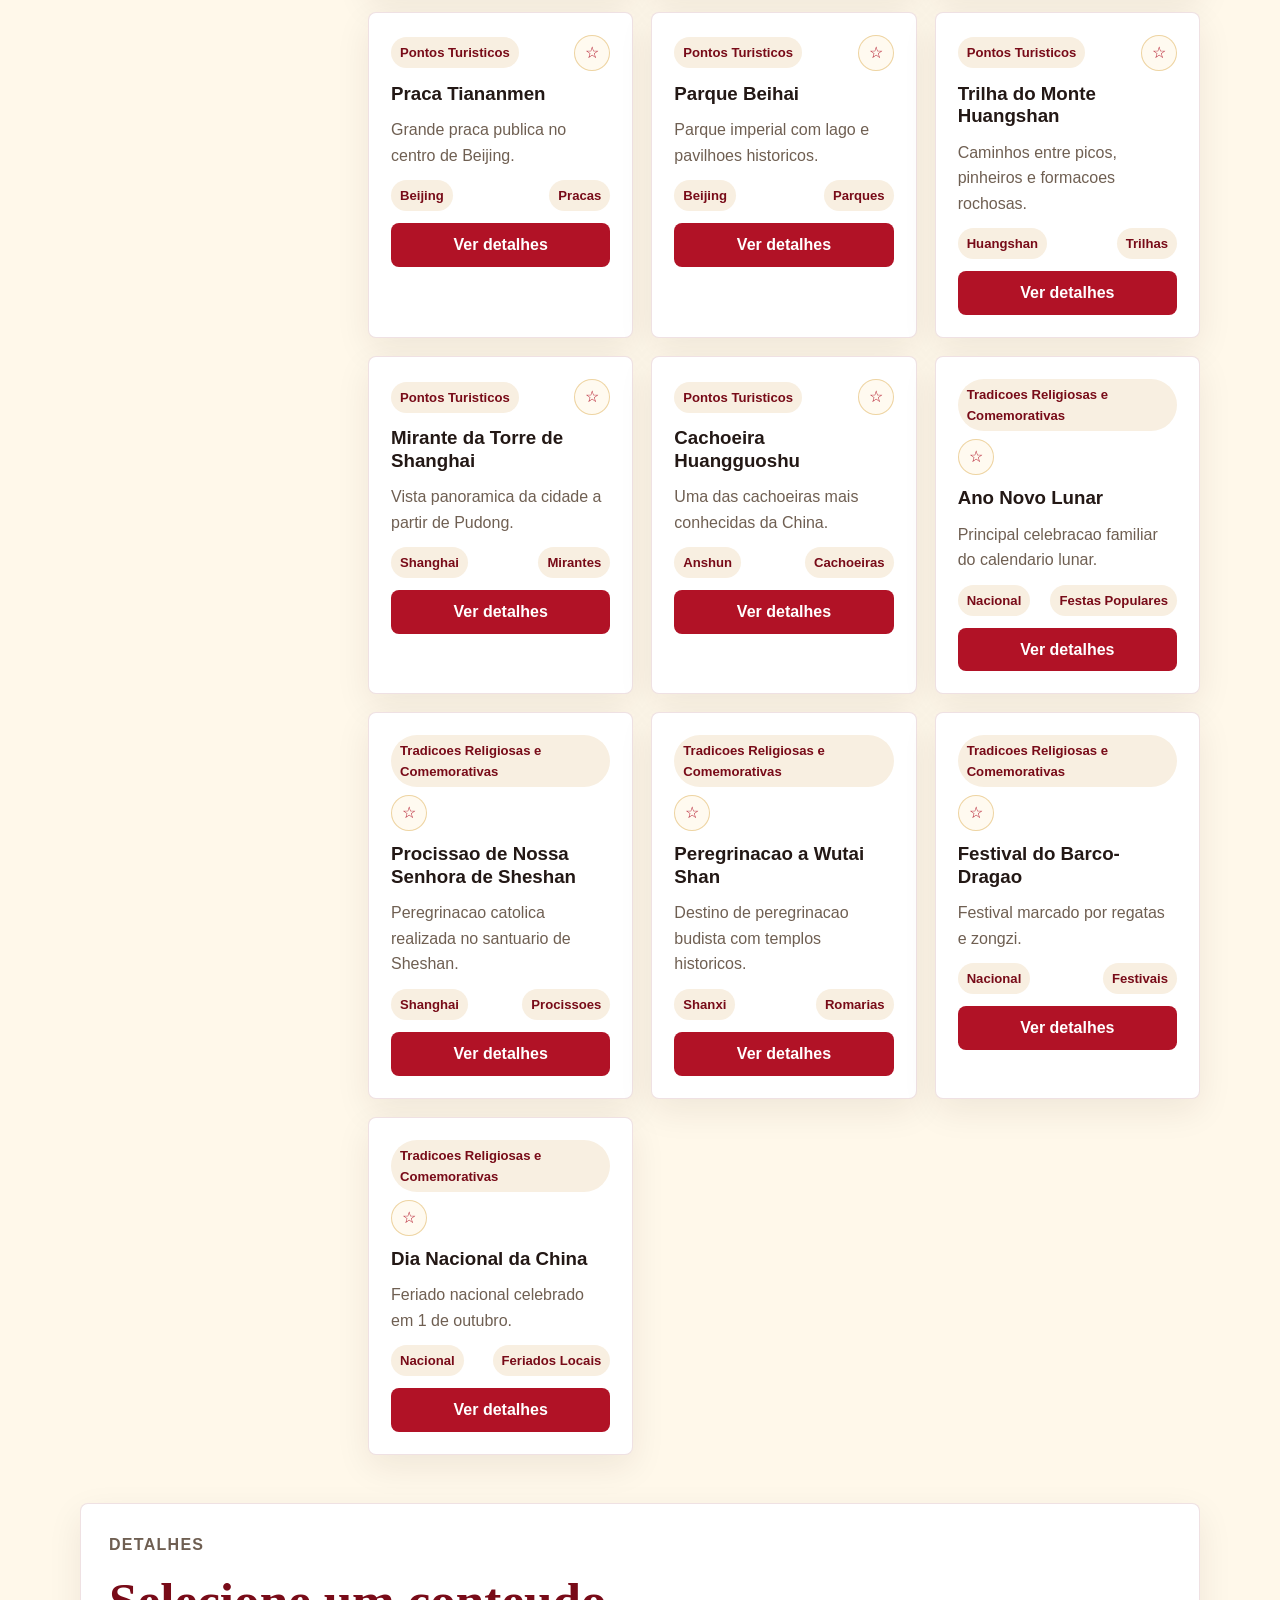
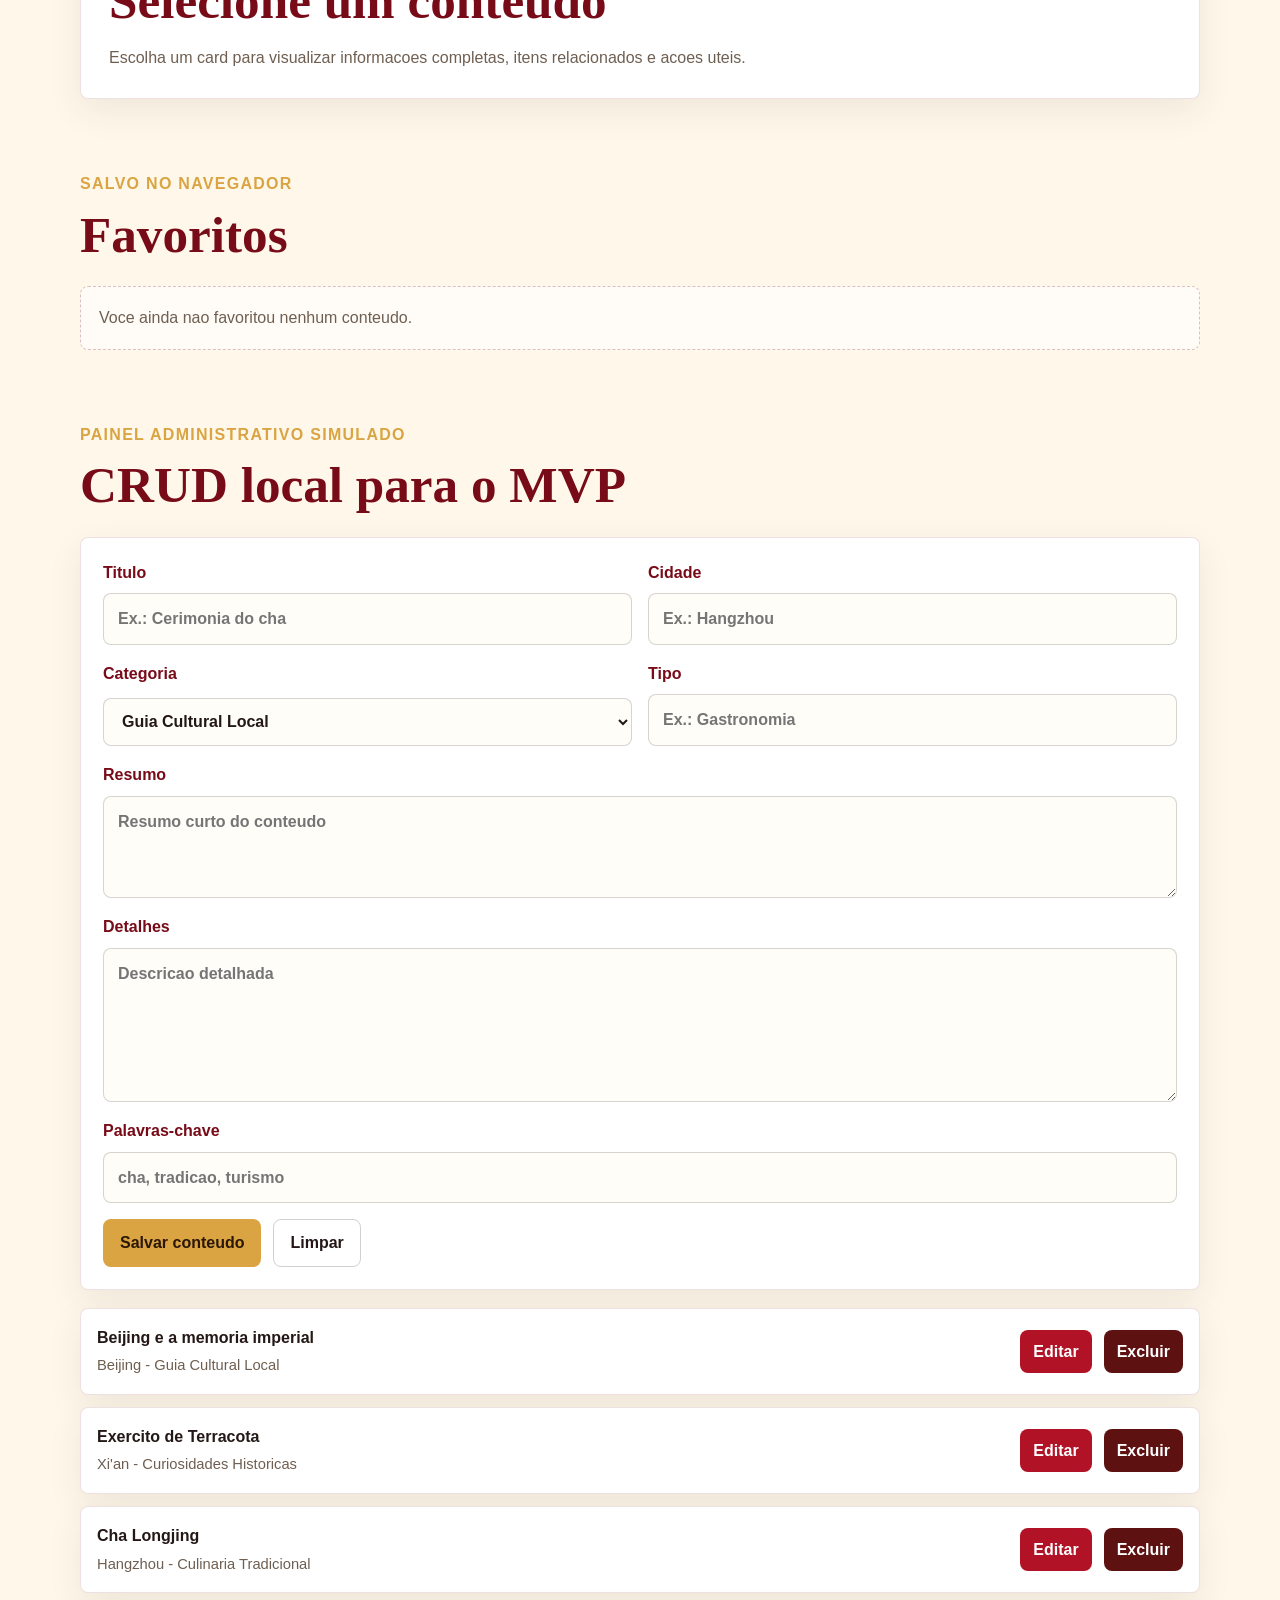
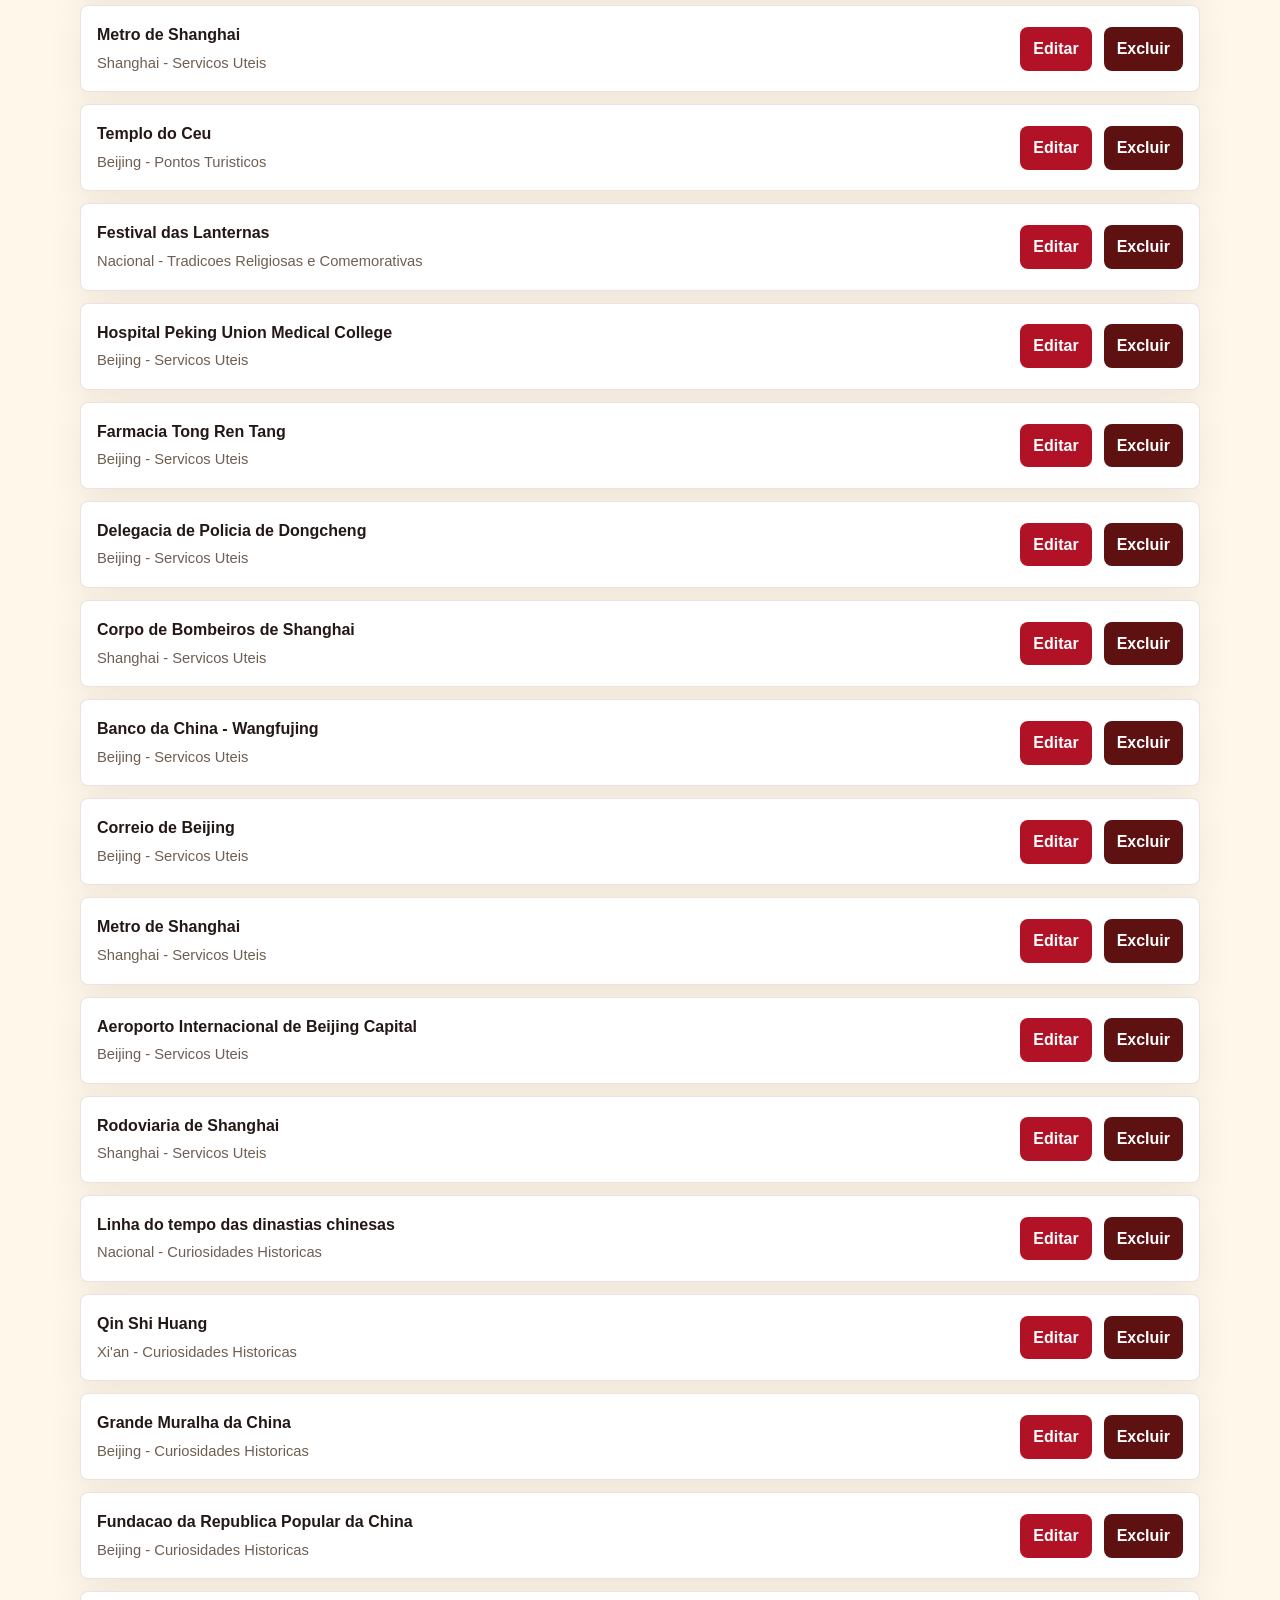
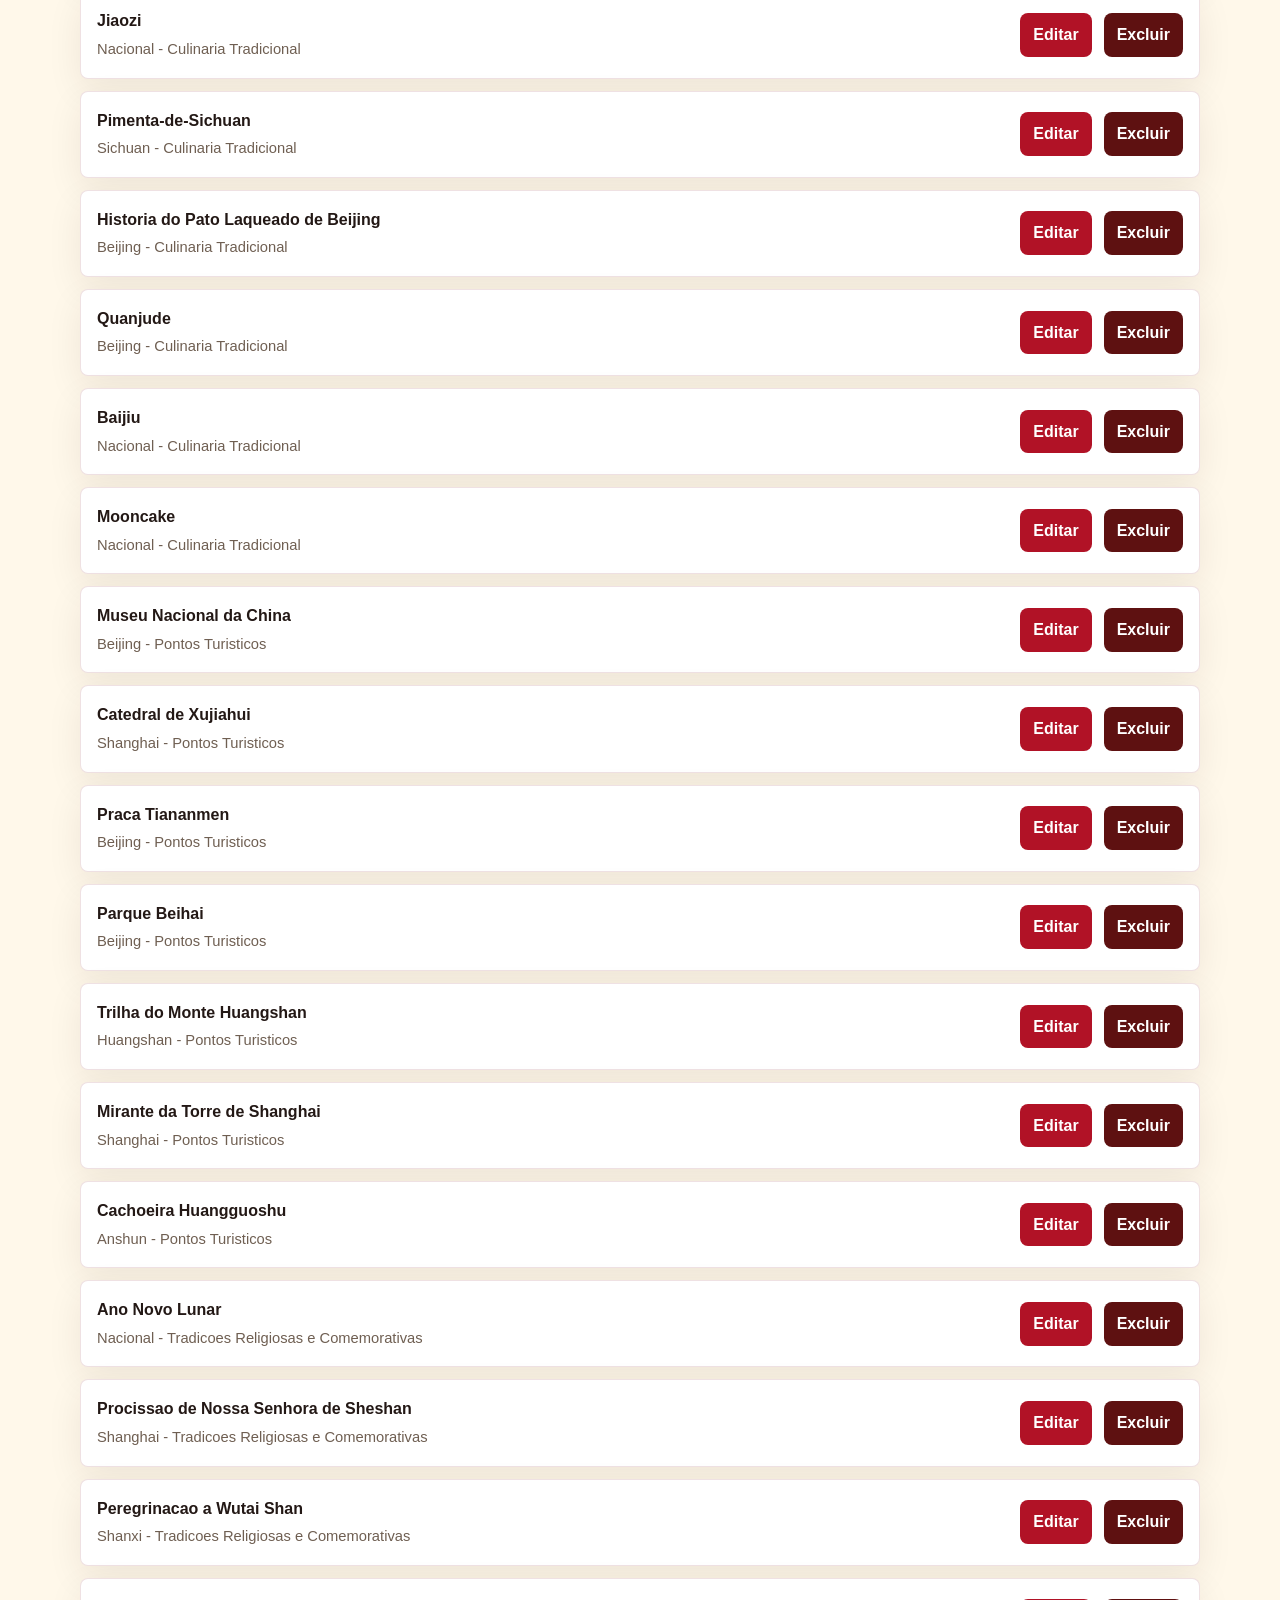
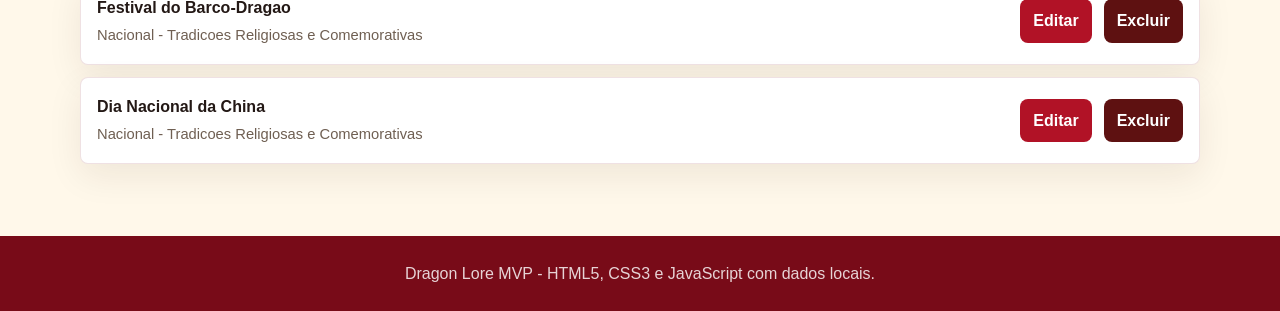
==== commit 799a92f3: "refactor: atualiza quadro de informações e símbolo do Dragon Lore" ====
--- a/index.html
+++ b/index.html
@@ -1,190 +1,190 @@
 <!DOCTYPE html>
 <html lang="pt-BR">
-  <head>
-    <meta charset="UTF-8" />
-    <meta name="viewport" content="width=device-width, initial-scale=1.0" />
-    <meta
-      name="description"
-      content="Dragon Lore: guia cultural sobre historia, tradicoes, gastronomia, turismo e servicos ligados a cultura chinesa."
-    />
-    <title>Dragon Lore | Guia Cultural Chines</title>
-    <link rel="stylesheet" href="assets/css/style.css" />
-    <link rel="preconnect" href="https://fonts.googleapis.com">
-    <link rel="preconnect" href="https://fonts.gstatic.com" crossorigin>
-    <link href="https://fonts.googleapis.com/css2?family=Bebas+Neue&display=swap" rel="stylesheet">
-  </head>
-  <body>
-    <header class="site-header" id="inicio">
-      <nav class="navbar" aria-label="Navegacao principal">
-        <a class="brand" href="#inicio" aria-label="Dragon Lore inicio">
-          <span class="brand-mark" aria-hidden="true">龍</span>
-          <span>Dragon Lore</span>
-        </a>
 
-        <button class="menu-toggle" type="button" aria-controls="main-menu" aria-expanded="false">
-          <span></span>
-          <span></span>
-          <span></span>
-        </button>
+<head>
+  <meta charset="UTF-8" />
+  <meta name="viewport" content="width=device-width, initial-scale=1.0" />
+  <meta name="description"
+    content="Dragon Lore: guia cultural sobre historia, tradicoes, gastronomia, turismo e servicos ligados a cultura chinesa." />
+  <title>Dragon Lore | Guia Cultural Chines</title>
+  <link rel="stylesheet" href="assets/css/style.css" />
+  <link rel="preconnect" href="https://fonts.googleapis.com">
+  <link rel="preconnect" href="https://fonts.gstatic.com" crossorigin>
+  <link href="https://fonts.googleapis.com/css2?family=Bebas+Neue&display=swap" rel="stylesheet">
+</head>
 
-        <ul class="nav-links" id="main-menu">
-          <li><a href="#categorias">Categorias</a></li>
-          <li><a href="#conteudos">Conteudos</a></li>
-          <li><a href="#favoritos">Favoritos</a></li>
-          <li><a href="#admin">Admin</a></li>
-        </ul>
-      </nav>
+<body>
+  <header class="site-header" id="inicio">
+    <nav class="navbar" aria-label="Navegacao principal">
+      <a class="brand" href="#inicio" aria-label="Dragon Lore inicio">
+        <span class="brand-mark" aria-hidden="true">龍</span>
+        <span>Dragon Lore</span>
+      </a>
 
-      <section class="hero" aria-labelledby="hero-title">
-        <div class="hero-copy">
-          <p class="eyebrow">Guia cultural inteligente</p>
-          <h1 id="hero-title">Dragon Lore</h1>
-          <p>
-            Explore historia, costumes, culinaria, turismo, tradicoes e servicos essenciais
-            ligados a cultura chinesa em um portal simples, responsivo e preparado para crescer.
-          </p>
-          <div class="hero-actions">
-            <a class="button primary" href="#conteudos">Explorar conteudos</a>
-            <a class="button secondary" href="#admin">Cadastrar item</a>
+      <button class="menu-toggle" type="button" aria-controls="main-menu" aria-expanded="false">
+        <span></span>
+        <span></span>
+        <span></span>
+      </button>
+
+      <ul class="nav-links" id="main-menu">
+        <li><a href="#categorias">Categorias</a></li>
+        <li><a href="#conteudos">Conteudos</a></li>
+        <li><a href="#favoritos">Favoritos</a></li>
+        <li><a href="#admin">Admin</a></li>
+      </ul>
+    </nav>
+
+    <section class="hero" aria-labelledby="hero-title">
+      <div class="hero-copy">
+        <p class="eyebrow">Guia cultural inteligente</p>
+        <h1 id="hero-title">Dragon Lore</h1>
+        <p>
+          Explore historia, costumes, culinaria, turismo, tradicoes e servicos essenciais
+          ligados a cultura chinesa em um portal simples, responsivo e preparado para crescer.
+        </p>
+        <div class="hero-actions">
+          <a class="button primary" href="#conteudos">Explorar conteudos</a>
+          <a class="button secondary" href="#admin">Cadastrar item</a>
+        </div>
+      </div>
+
+      <div class="hero-panel" aria-label="Sobre o Dragon Lore">
+        <span class="hero-symbol" aria-hidden="true">中</span>
+
+        <dl>
+          <div>
+            <dt>Exploração</dt>
+            <dd>Mitologia</dd>
           </div>
+
+          <div>
+            <dt>Criaturas</dt>
+            <dd>Dragões e lendas</dd>
+          </div>
+
+          <div>
+            <dt>Descoberta</dt>
+            <dd>6 categorias</dd>
+          </div>
+        </dl>
+      </div>
+    </section>
+  </header>
+
+  <main>
+    <section class="toolbar-section" aria-label="Busca e filtros">
+      <div class="search-card">
+        <label for="global-search">Buscar no Dragon Lore</label>
+        <div class="search-row">
+          <input id="global-search" type="search" placeholder="Digite cidade, prato, tradicao, monumento..."
+            autocomplete="off" />
+          <select id="city-filter" aria-label="Filtrar por cidade">
+            <option value="todas">Todas as cidades</option>
+          </select>
+        </div>
+      </div>
+    </section>
+
+    <section class="section" id="categorias" aria-labelledby="categories-title">
+      <div class="section-heading">
+        <p class="eyebrow">Navegacao por categorias</p>
+      </div>
+      <div class="category-grid" id="category-grid"></div>
+    </section>
+
+    <section class="section content-layout" id="conteudos" aria-labelledby="content-title">
+      <aside class="filter-panel" aria-label="Filtros de categoria">
+        <h2>Filtros</h2>
+        <div id="category-filters" class="filter-list"></div>
+      </aside>
+
+      <div class="content-results">
+        <div class="section-heading compact">
+          <p class="eyebrow">Conteudos locais</p>
+          <h2 id="content-title">Itens culturais encontrados</h2>
+        </div>
+        <div class="result-meta" id="result-meta" aria-live="polite"></div>
+        <div class="card-grid" id="content-grid"></div>
+        <p class="empty-state" id="empty-state" hidden>Nenhum conteudo encontrado para a busca atual.</p>
+      </div>
+    </section>
+
+    <section class="section detail-section" id="detalhes" aria-labelledby="detail-title">
+      <div class="detail-card" id="detail-card">
+        <p class="eyebrow">Detalhes</p>
+        <h2 id="detail-title">Selecione um conteudo</h2>
+        <p>Escolha um card para visualizar informacoes completas, itens relacionados e acoes uteis.</p>
+      </div>
+    </section>
+
+    <section class="section" id="favoritos" aria-labelledby="favorites-title">
+      <div class="section-heading">
+        <p class="eyebrow">Salvo no navegador</p>
+        <h2 id="favorites-title">Favoritos</h2>
+      </div>
+      <div class="card-grid" id="favorites-grid"></div>
+      <p class="empty-state" id="favorites-empty">Voce ainda nao favoritou nenhum conteudo.</p>
+    </section>
+
+    <section class="section admin-section" id="admin" aria-labelledby="admin-title">
+      <div class="section-heading">
+        <p class="eyebrow">Painel administrativo simulado</p>
+        <h2 id="admin-title">CRUD local para o MVP</h2>
+      </div>
+
+      <form class="admin-form" id="content-form">
+        <input type="hidden" id="content-id" />
+
+        <div class="form-grid">
+          <label>
+            Titulo
+            <input id="content-title-input" type="text" required placeholder="Ex.: Cerimonia do cha" />
+          </label>
+          <label>
+            Cidade
+            <input id="content-city-input" type="text" required placeholder="Ex.: Hangzhou" />
+          </label>
+          <label>
+            Categoria
+            <select id="content-category-input" required></select>
+          </label>
+          <label>
+            Tipo
+            <input id="content-type-input" type="text" required placeholder="Ex.: Gastronomia" />
+          </label>
         </div>
 
-        <div class="hero-panel" aria-label="Resumo do MVP">
-          <span class="hero-symbol" aria-hidden="true">中</span>
-          <dl>
-            <div>
-              <dt>Cidade inicial</dt>
-              <dd>Beijing</dd>
-            </div>
-            <div>
-              <dt>Categorias</dt>
-              <dd>6 principais</dd>
-            </div>
-            <div>
-              <dt>Modo</dt>
-              <dd>Sem backend</dd>
-            </div>
-          </dl>
+        <label>
+          Resumo
+          <textarea id="content-summary-input" required rows="3" placeholder="Resumo curto do conteudo"></textarea>
+        </label>
+
+        <label>
+          Detalhes
+          <textarea id="content-detail-input" required rows="5" placeholder="Descricao detalhada"></textarea>
+        </label>
+
+        <label>
+          Palavras-chave
+          <input id="content-tags-input" type="text" placeholder="cha, tradicao, turismo" />
+        </label>
+
+        <div class="form-actions">
+          <button class="button primary" type="submit">Salvar conteudo</button>
+          <button class="button ghost" type="button" id="reset-form">Limpar</button>
         </div>
-      </section>
-    </header>
+      </form>
 
-    <main>
-      <section class="toolbar-section" aria-label="Busca e filtros">
-        <div class="search-card">
-          <label for="global-search">Buscar no Dragon Lore</label>
-          <div class="search-row">
-            <input
-              id="global-search"
-              type="search"
-              placeholder="Digite cidade, prato, tradicao, monumento..."
-              autocomplete="off"
-            />
-            <select id="city-filter" aria-label="Filtrar por cidade">
-              <option value="todas">Todas as cidades</option>
-            </select>
-          </div>
-        </div>
-      </section>
+      <div class="admin-list" id="admin-list" aria-live="polite"></div>
+    </section>
+  </main>
 
-      <section class="section" id="categorias" aria-labelledby="categories-title">
-        <div class="section-heading">
-          <p class="eyebrow">Navegacao por categorias</p>
-        </div>
-        <div class="category-grid" id="category-grid"></div>
-      </section>
+  <footer class="site-footer">
+    <p>Dragon Lore MVP - HTML5, CSS3 e JavaScript com dados locais.</p>
+  </footer>
 
-      <section class="section content-layout" id="conteudos" aria-labelledby="content-title">
-        <aside class="filter-panel" aria-label="Filtros de categoria">
-          <h2>Filtros</h2>
-          <div id="category-filters" class="filter-list"></div>
-        </aside>
+  <script src="main.js"></script>
+</body>
 
-        <div class="content-results">
-          <div class="section-heading compact">
-            <p class="eyebrow">Conteudos locais</p>
-            <h2 id="content-title">Itens culturais encontrados</h2>
-          </div>
-          <div class="result-meta" id="result-meta" aria-live="polite"></div>
-          <div class="card-grid" id="content-grid"></div>
-          <p class="empty-state" id="empty-state" hidden>Nenhum conteudo encontrado para a busca atual.</p>
-        </div>
-      </section>
-
-      <section class="section detail-section" id="detalhes" aria-labelledby="detail-title">
-        <div class="detail-card" id="detail-card">
-          <p class="eyebrow">Detalhes</p>
-          <h2 id="detail-title">Selecione um conteudo</h2>
-          <p>Escolha um card para visualizar informacoes completas, itens relacionados e acoes uteis.</p>
-        </div>
-      </section>
-
-      <section class="section" id="favoritos" aria-labelledby="favorites-title">
-        <div class="section-heading">
-          <p class="eyebrow">Salvo no navegador</p>
-          <h2 id="favorites-title">Favoritos</h2>
-        </div>
-        <div class="card-grid" id="favorites-grid"></div>
-        <p class="empty-state" id="favorites-empty">Voce ainda nao favoritou nenhum conteudo.</p>
-      </section>
-
-      <section class="section admin-section" id="admin" aria-labelledby="admin-title">
-        <div class="section-heading">
-          <p class="eyebrow">Painel administrativo simulado</p>
-          <h2 id="admin-title">CRUD local para o MVP</h2>
-        </div>
-
-        <form class="admin-form" id="content-form">
-          <input type="hidden" id="content-id" />
-
-          <div class="form-grid">
-            <label>
-              Titulo
-              <input id="content-title-input" type="text" required placeholder="Ex.: Cerimonia do cha" />
-            </label>
-            <label>
-              Cidade
-              <input id="content-city-input" type="text" required placeholder="Ex.: Hangzhou" />
-            </label>
-            <label>
-              Categoria
-              <select id="content-category-input" required></select>
-            </label>
-            <label>
-              Tipo
-              <input id="content-type-input" type="text" required placeholder="Ex.: Gastronomia" />
-            </label>
-          </div>
-
-          <label>
-            Resumo
-            <textarea id="content-summary-input" required rows="3" placeholder="Resumo curto do conteudo"></textarea>
-          </label>
-
-          <label>
-            Detalhes
-            <textarea id="content-detail-input" required rows="5" placeholder="Descricao detalhada"></textarea>
-          </label>
-
-          <label>
-            Palavras-chave
-            <input id="content-tags-input" type="text" placeholder="cha, tradicao, turismo" />
-          </label>
-
-          <div class="form-actions">
-            <button class="button primary" type="submit">Salvar conteudo</button>
-            <button class="button ghost" type="button" id="reset-form">Limpar</button>
-          </div>
-        </form>
-
-        <div class="admin-list" id="admin-list" aria-live="polite"></div>
-      </section>
-    </main>
-
-    <footer class="site-footer">
-      <p>Dragon Lore MVP - HTML5, CSS3 e JavaScript com dados locais.</p>
-    </footer>
-
-    <script src="main.js"></script>
-  </body>
-</html>
+</html>
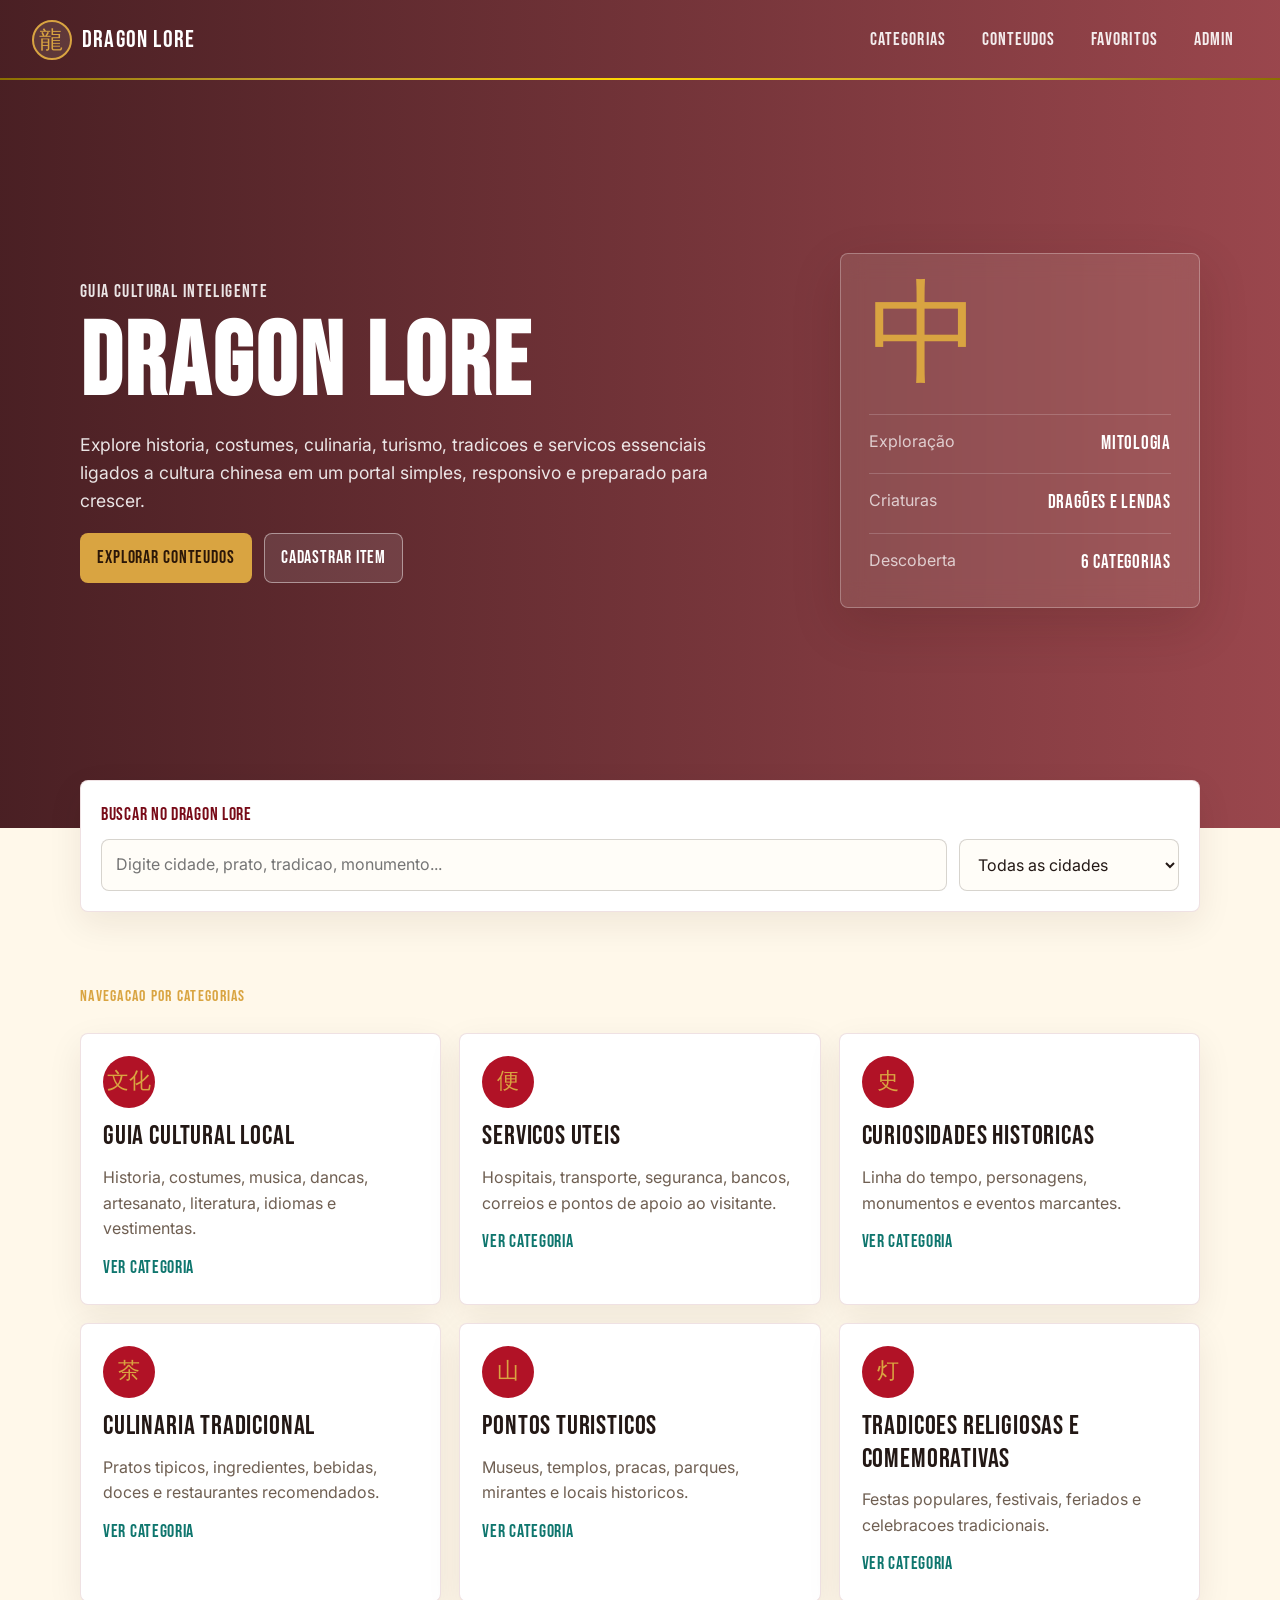
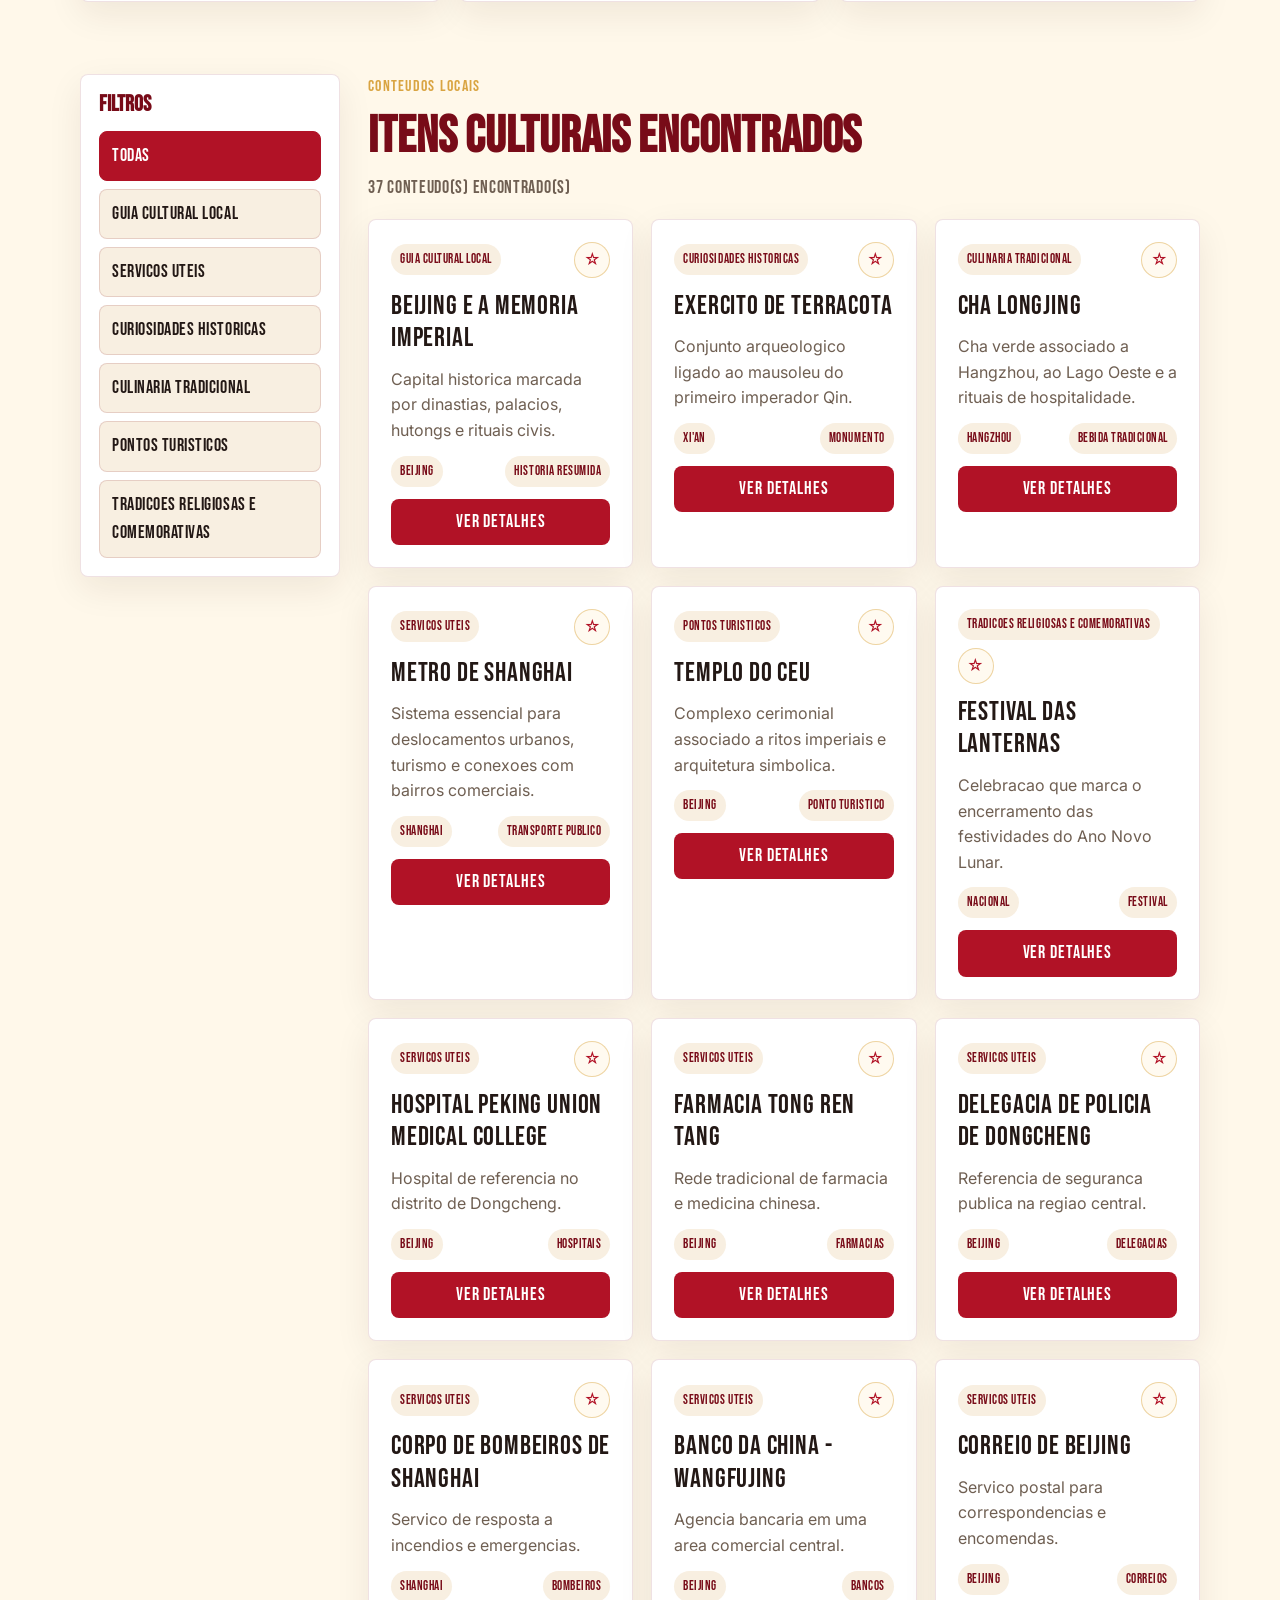
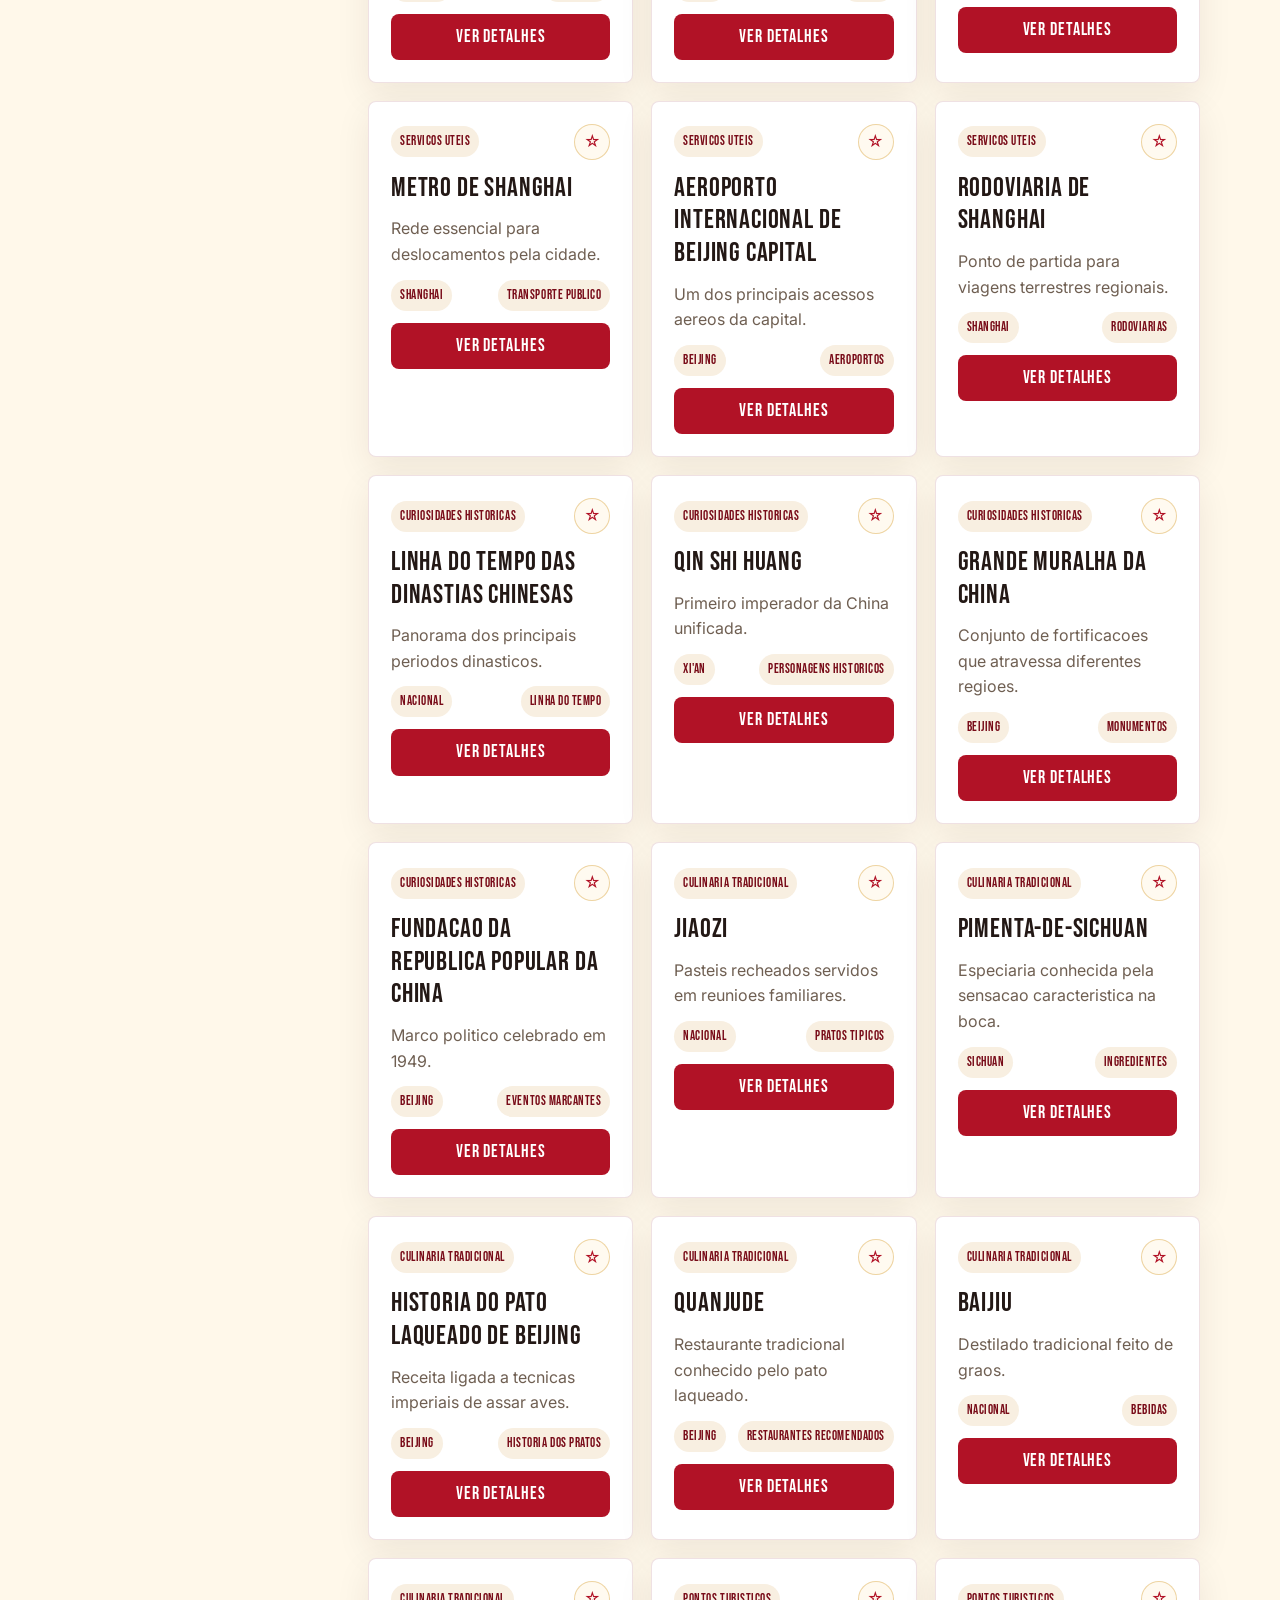
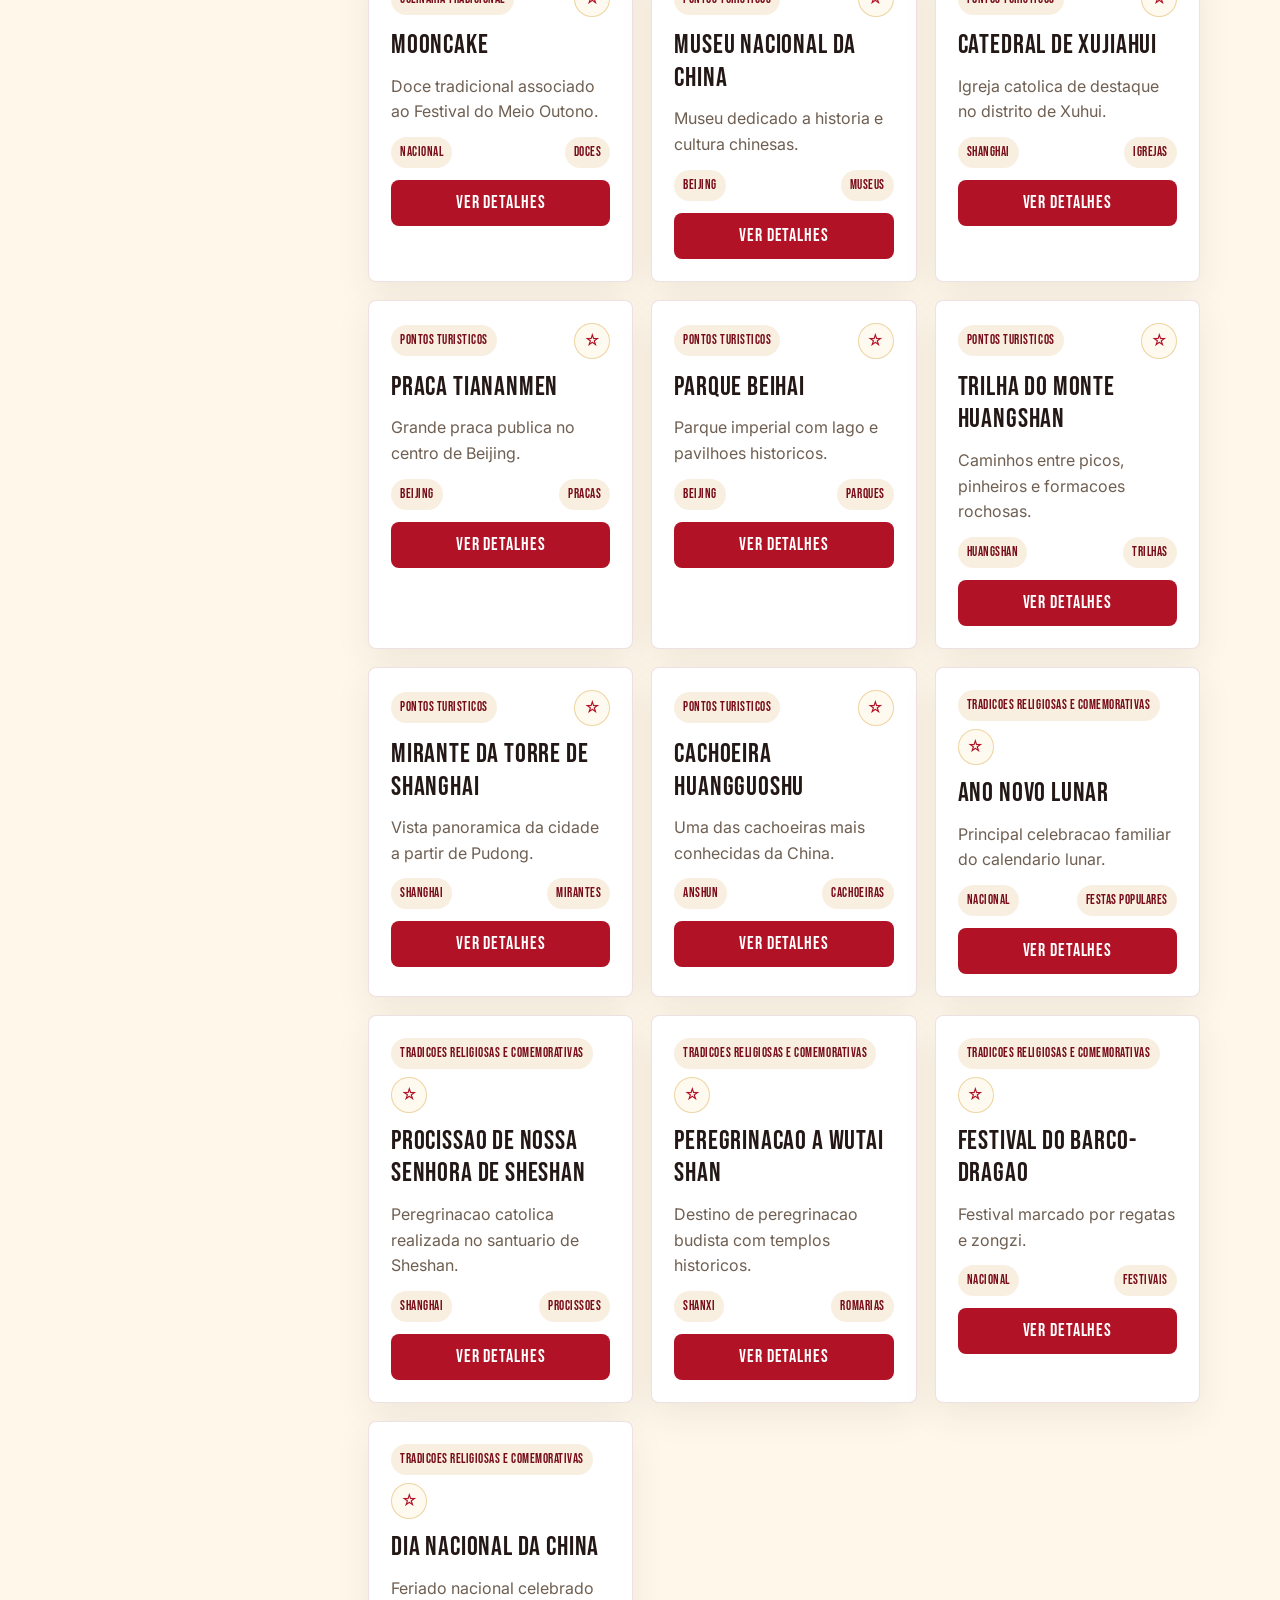
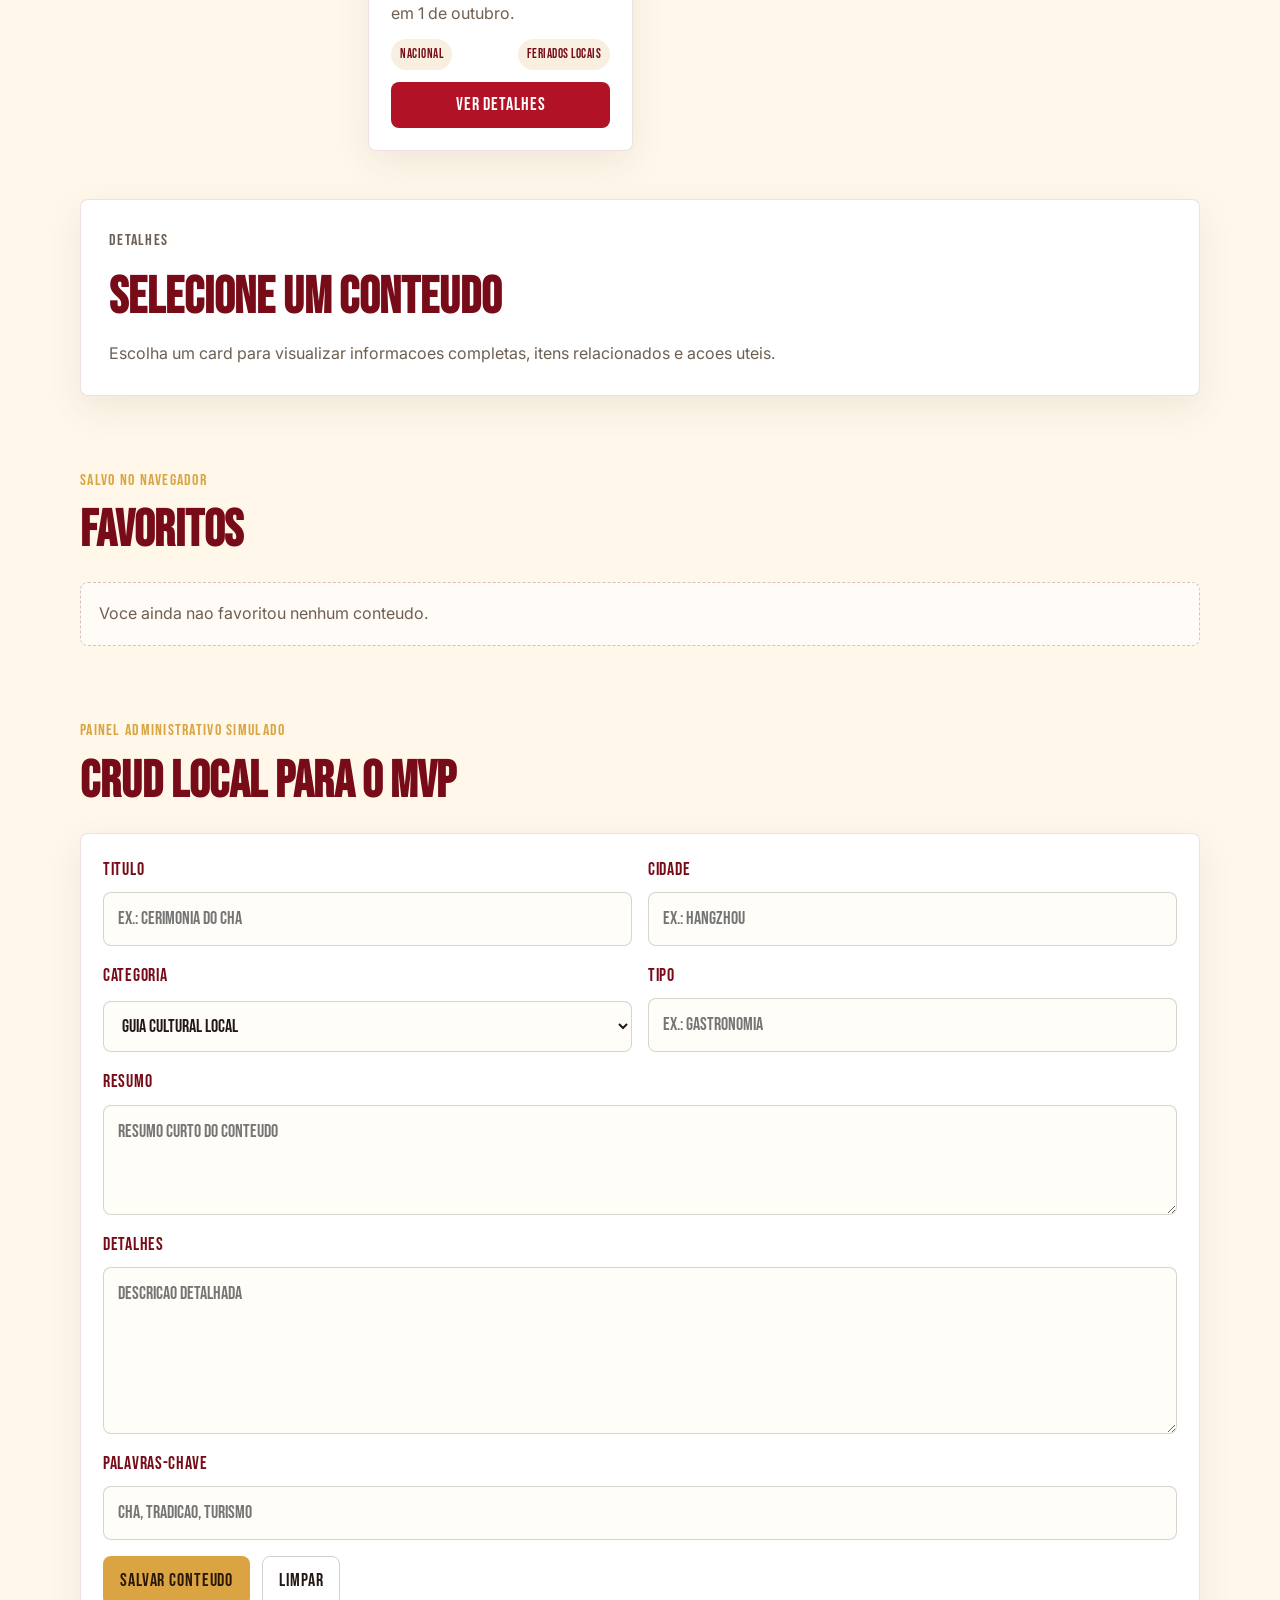
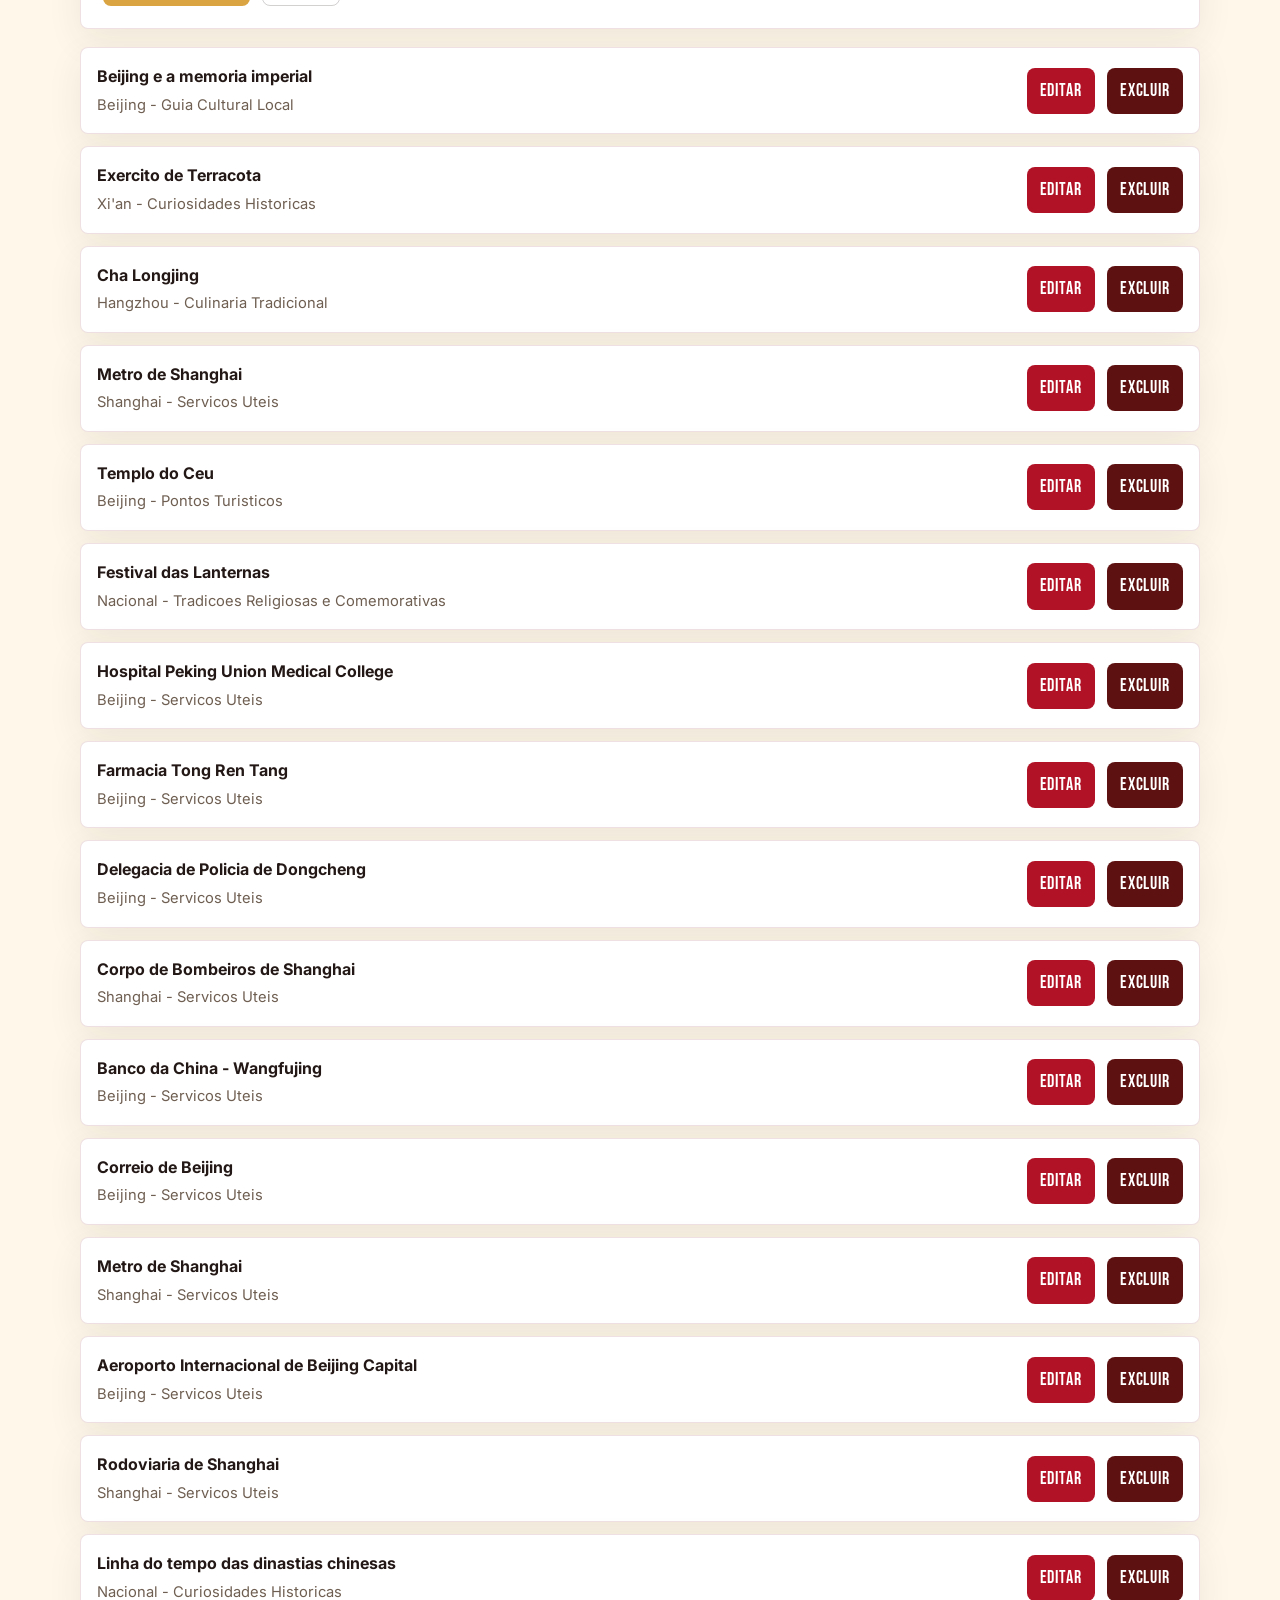
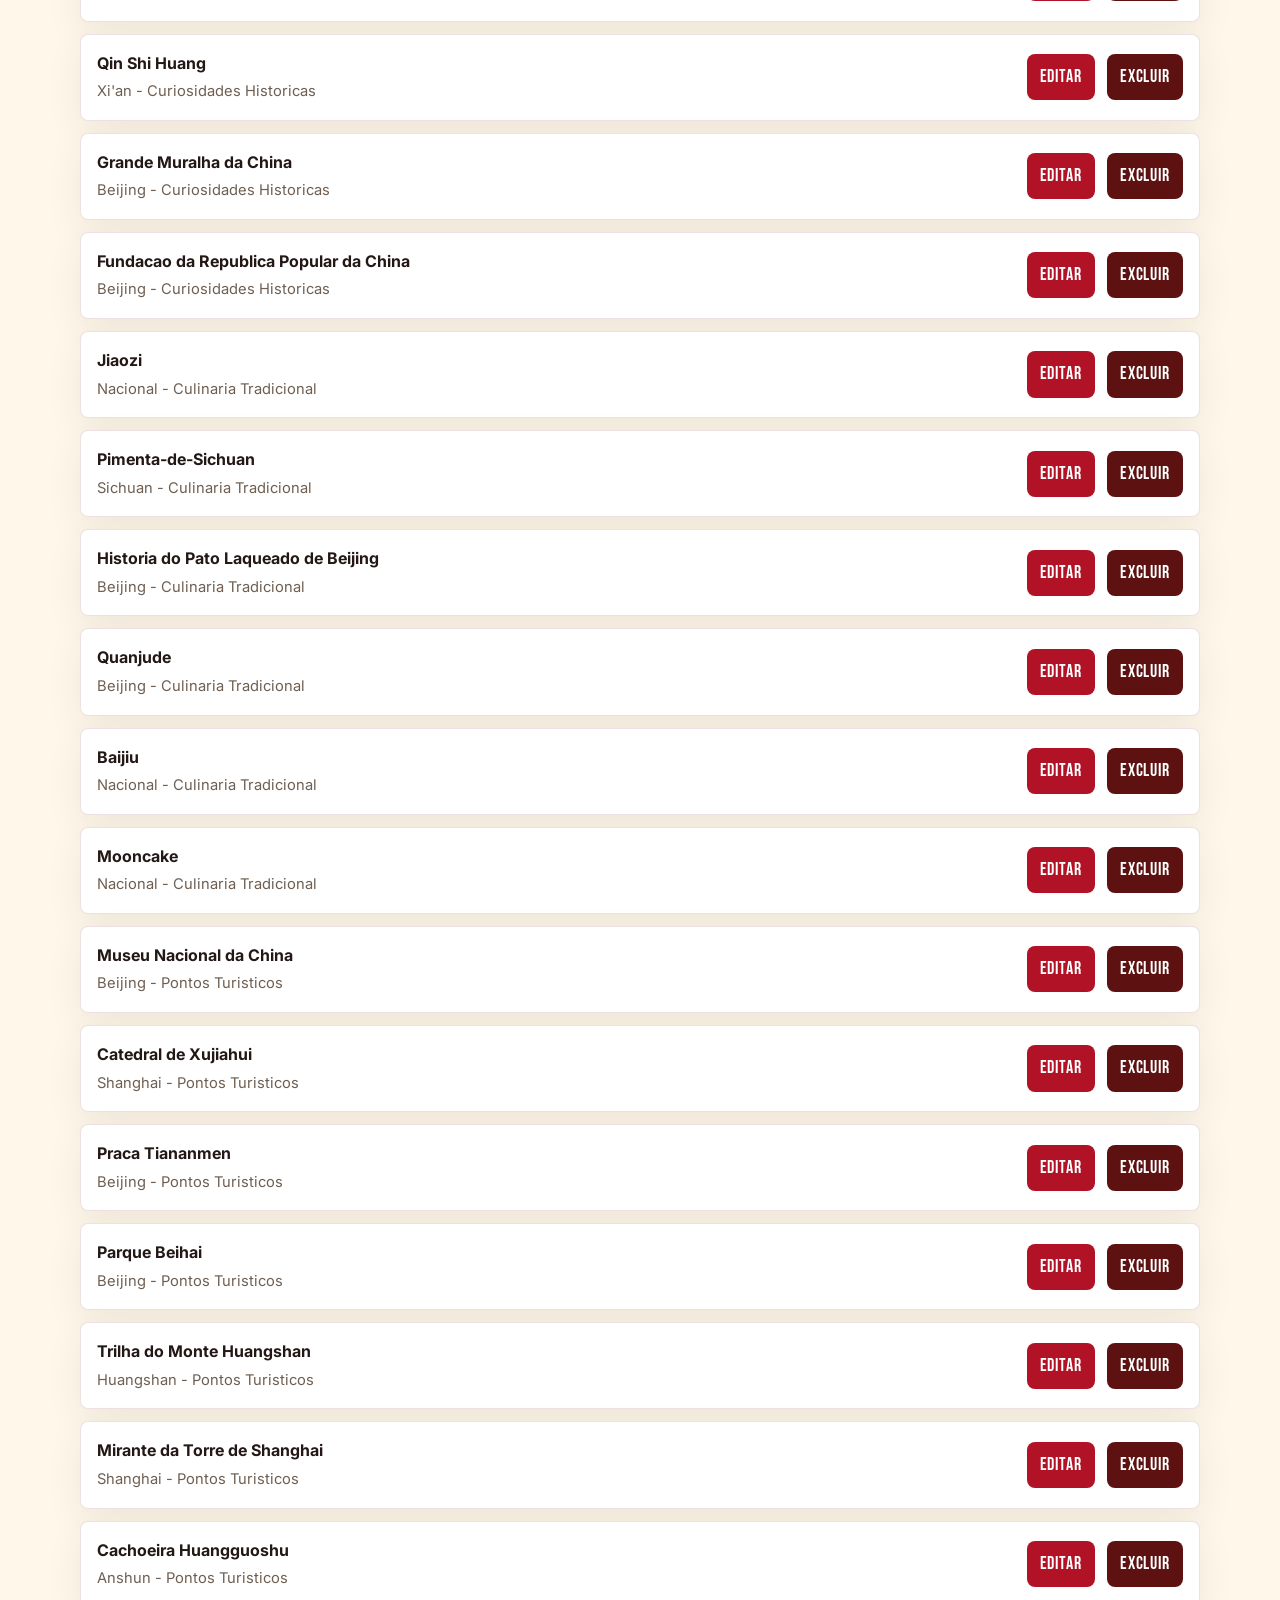
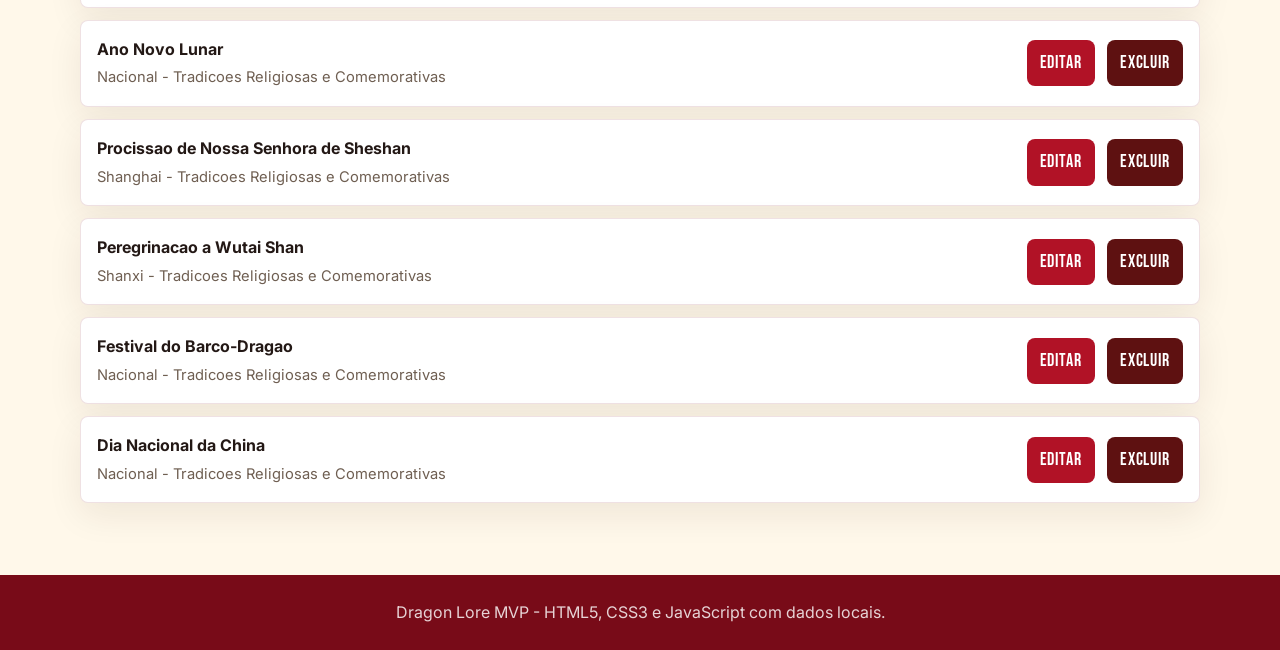
==== commit 6bb13838: "style: aplica Bebas Neue aos elementos e ajusta fonte complementar" ====
--- a/index.html
+++ b/index.html
@@ -7,10 +7,10 @@
   <meta name="description"
     content="Dragon Lore: guia cultural sobre historia, tradicoes, gastronomia, turismo e servicos ligados a cultura chinesa." />
   <title>Dragon Lore | Guia Cultural Chines</title>
-  <link rel="stylesheet" href="assets/css/style.css" />
   <link rel="preconnect" href="https://fonts.googleapis.com">
   <link rel="preconnect" href="https://fonts.gstatic.com" crossorigin>
-  <link href="https://fonts.googleapis.com/css2?family=Bebas+Neue&display=swap" rel="stylesheet">
+  <link href="https://fonts.googleapis.com/css2?family=Bebas+Neue&family=Inter:wght@400;500;600;700;800&display=swap" rel="stylesheet">
+  <link rel="stylesheet" href="assets/css/style.css" />
 </head>
 
 <body>
@@ -187,4 +187,4 @@
   <script src="main.js"></script>
 </body>
 
-</html>+</html>
--- a/assets/css/style.css
+++ b/assets/css/style.css
@@ -1,4 +1,6 @@
 :root {
+  --font-display: "Bebas Neue", "Arial Narrow", sans-serif;
+  --font-body: "Inter", Arial, Helvetica, sans-serif;
   --red: #b11226;
   --red-deep: #780b18;
   --gold: #d9a441;
@@ -24,7 +26,7 @@
   margin: 0;
   background: var(--paper);
   color: var(--ink);
-  font-family: Arial, Helvetica, sans-serif;
+  font-family: var(--font-body);
   line-height: 1.6;
 }
 
@@ -64,7 +66,9 @@
     color: #fff;
     text-decoration: none;
     font-size: 1.5rem;
-    font-weight: bold;
+    font-family: var(--font-display);
+    font-weight: 400;
+    letter-spacing: 0.05em;
 }
 
 .nav-links {
@@ -81,6 +85,9 @@
     color: #fff;
     text-decoration: none;
     transition: color .3s;
+    font-family: var(--font-display);
+    font-size: 1.1rem;
+    letter-spacing: 0.06em;
 }
 
 .nav-links a:hover {
@@ -112,8 +119,8 @@
 
 .brand {
   gap: 10px;
-  font-weight: 800;
-  letter-spacing: 0;
+  font-weight: 400;
+  letter-spacing: 0.05em;
 }
 
 .brand-mark {
@@ -154,6 +161,7 @@
   border: 1px solid rgba(255, 255, 255, 0.35);
   border-radius: var(--radius);
   background: rgba(255, 255, 255, 0.1);
+  font-family: var(--font-display);
 }
 
 .menu-toggle span {
@@ -183,14 +191,15 @@
   margin: 0 0 10px;
   color: var(--gold);
   font-size: 1.0rem;
-  font-weight: 850;
+  font-family: var(--font-display);
+  font-weight: 400;
   letter-spacing: 0.08em;
   text-transform: uppercase;
 }
 
 .hero h1 {
   margin: 0;
-  font-family: "Bebas Neue", sans-serif;
+  font-family: var(--font-display);
   font-size: clamp(3.8rem, 8vw, 7.5rem);
   line-height: 0.95;
   letter-spacing: 0.03em;
@@ -221,7 +230,10 @@
   border-radius: var(--radius);
   padding: 10px 16px;
   cursor: pointer;
-  font-weight: 800;
+  font-family: var(--font-display);
+  font-size: 1.1rem;
+  font-weight: 400;
+  letter-spacing: 0.05em;
   transition: transform 0.2s ease, background 0.2s ease, border-color 0.2s ease;
 }
 
@@ -269,7 +281,7 @@
 .hero-symbol {
   display: block;
   color: var(--gold);
-  font-family: Georgia, "Times New Roman", serif;
+  font-family: var(--font-display);
   font-size: 7rem;
   line-height: 1;
 }
@@ -294,7 +306,10 @@
 
 .hero-panel dd {
   margin: 0;
-  font-weight: 800;
+  font-family: var(--font-display);
+  font-size: 1.2rem;
+  font-weight: 400;
+  letter-spacing: 0.04em;
 }
 
 .toolbar-section,
@@ -329,7 +344,10 @@
   display: grid;
   gap: 8px;
   color: var(--red-deep);
-  font-weight: 800;
+  font-family: var(--font-display);
+  font-size: 1.1rem;
+  font-weight: 400;
+  letter-spacing: 0.04em;
 }
 
 .search-row {
@@ -377,7 +395,7 @@
 .detail-card h2 {
   margin: 0;
   color: var(--red-deep);
-  font-family: Georgia, "Times New Roman", serif;
+  font-family: var(--font-display);
   font-size: clamp(2rem, 4vw, 3.2rem);
   line-height: 1.08;
 }
@@ -405,7 +423,9 @@
   border-radius: 50%;
   background: var(--red);
   color: var(--gold);
-  font-weight: 800;
+  font-family: var(--font-display);
+  font-size: 1.4rem;
+  font-weight: 400;
 }
 
 .category-card h3,
@@ -414,6 +434,10 @@
   margin: 0;
   color: var(--ink);
   line-height: 1.2;
+  font-family: var(--font-display);
+  font-size: 1.7rem;
+  font-weight: 400;
+  letter-spacing: 0.03em;
 }
 
 .category-card p,
@@ -430,7 +454,10 @@
   background: transparent;
   color: var(--jade);
   cursor: pointer;
-  font-weight: 800;
+  font-family: var(--font-display);
+  font-size: 1.1rem;
+  font-weight: 400;
+  letter-spacing: 0.04em;
   padding: 0;
 }
 
@@ -466,6 +493,9 @@
   cursor: pointer;
   padding: 10px 12px;
   text-align: left;
+  font-family: var(--font-display);
+  font-size: 1.1rem;
+  letter-spacing: 0.03em;
 }
 
 .filter-chip.active {
@@ -477,7 +507,10 @@
 .result-meta {
   margin-bottom: 16px;
   color: var(--muted);
-  font-weight: 800;
+  font-family: var(--font-display);
+  font-size: 1.1rem;
+  font-weight: 400;
+  letter-spacing: 0.04em;
 }
 
 .card-topline,
@@ -496,7 +529,9 @@
   background: var(--porcelain);
   color: var(--red-deep);
   font-size: 0.82rem;
-  font-weight: 800;
+  font-family: var(--font-display);
+  font-weight: 400;
+  letter-spacing: 0.04em;
   padding: 5px 9px;
 }
 
@@ -546,7 +581,10 @@
   background: transparent;
   color: var(--jade);
   cursor: pointer;
-  font-weight: 800;
+  font-family: var(--font-display);
+  font-size: 1.1rem;
+  font-weight: 400;
+  letter-spacing: 0.04em;
   padding: 0;
 }
 
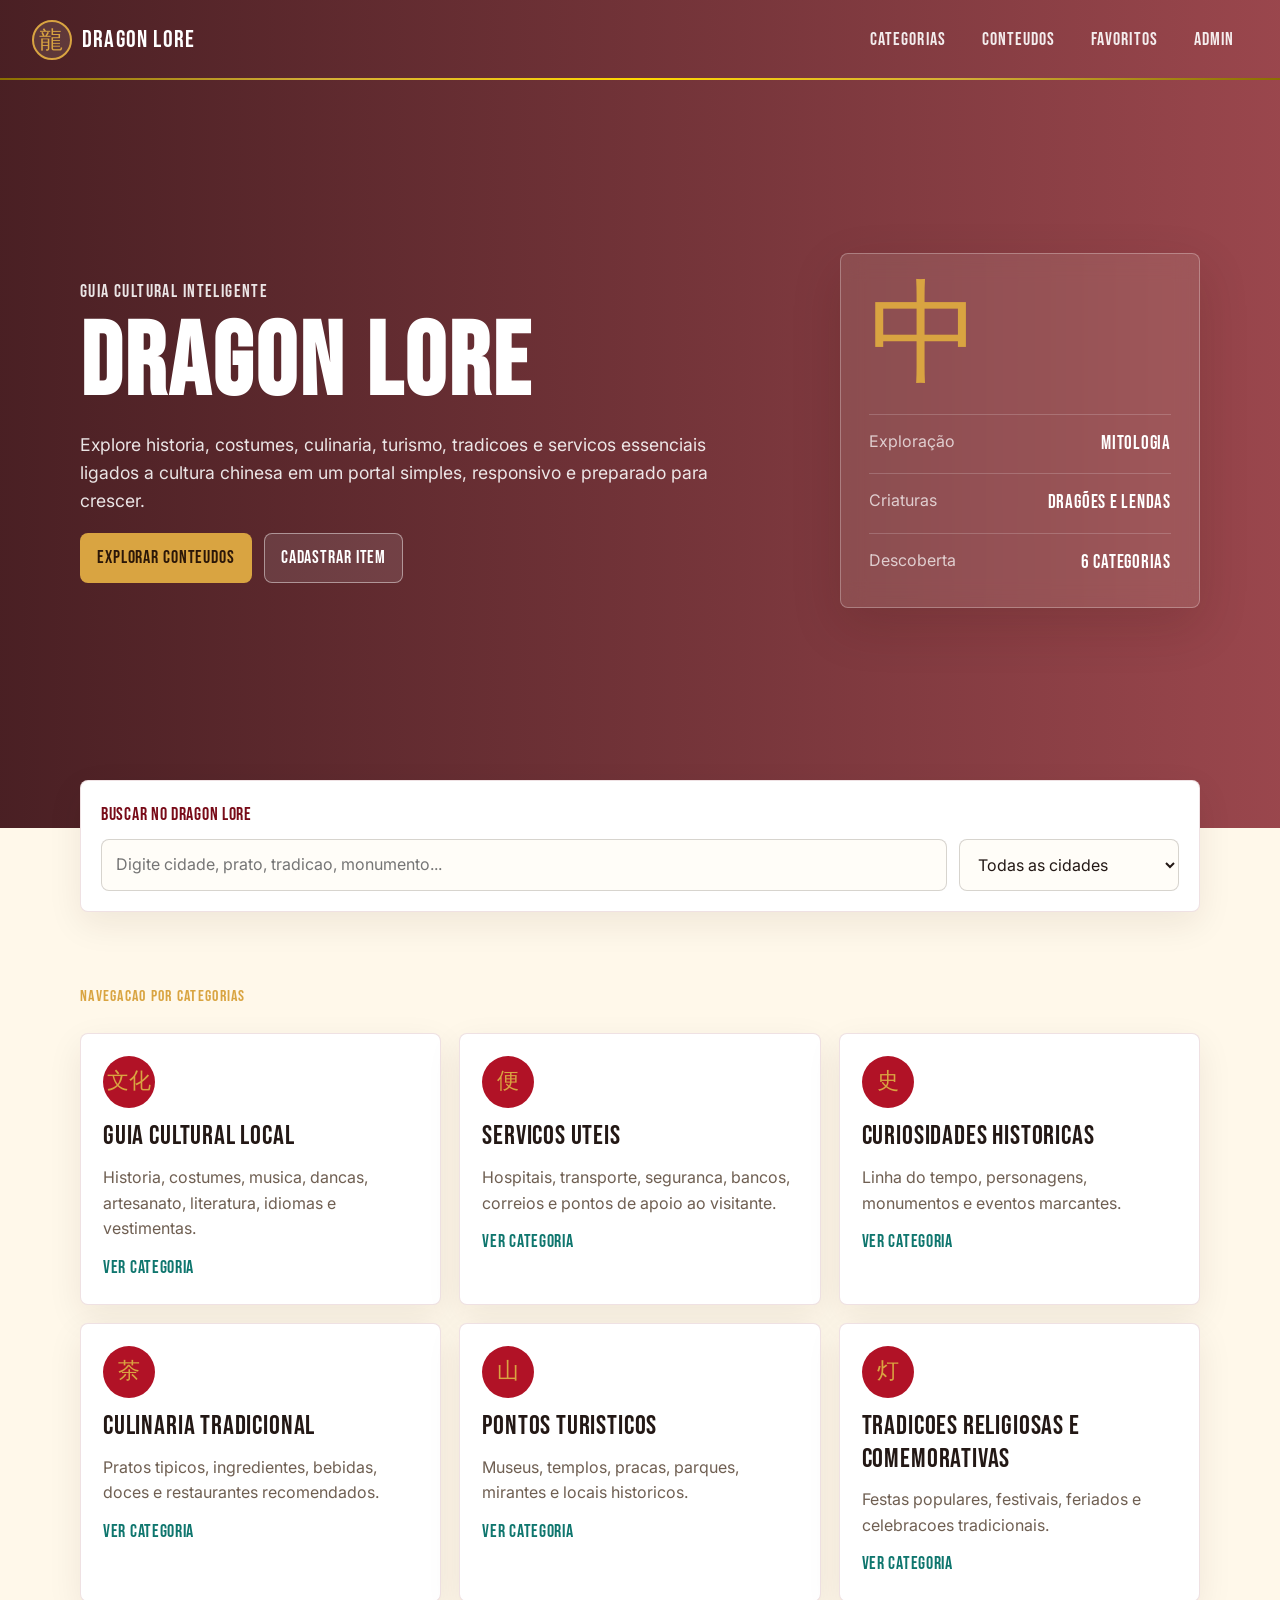
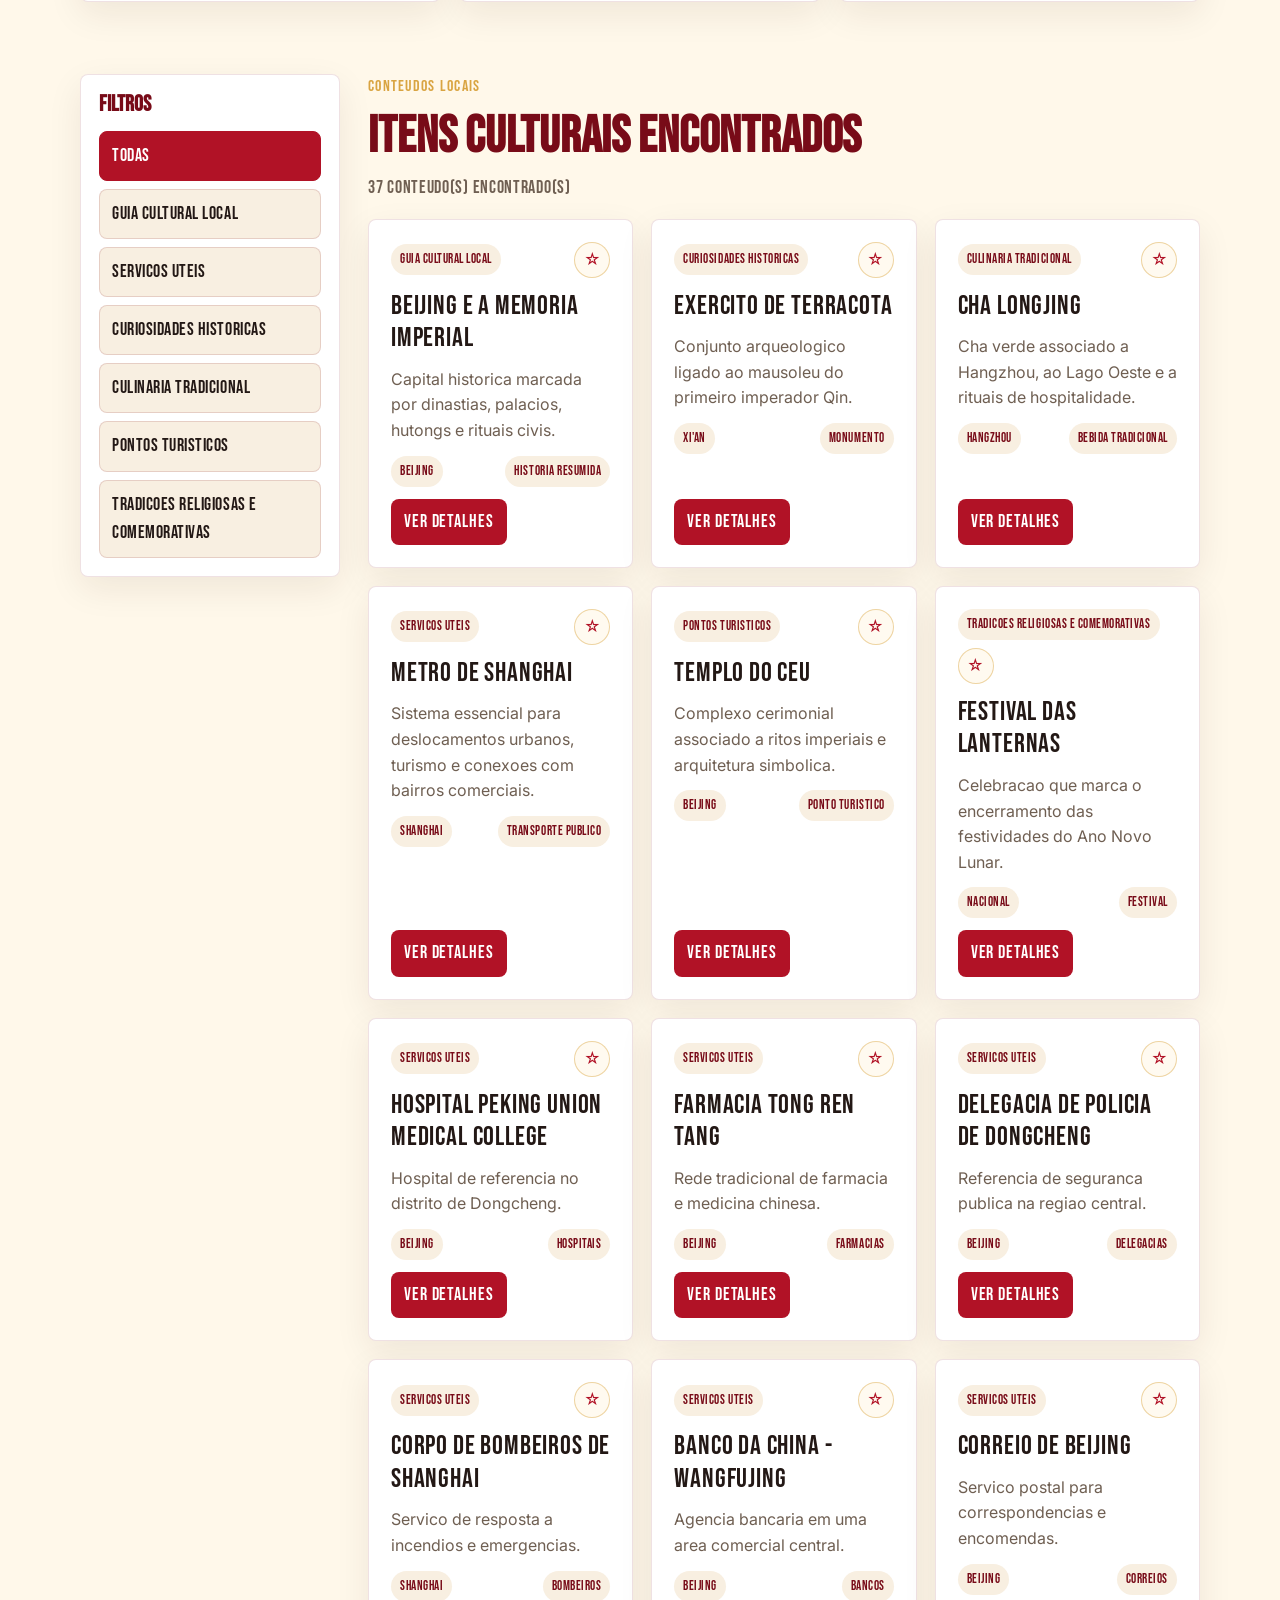
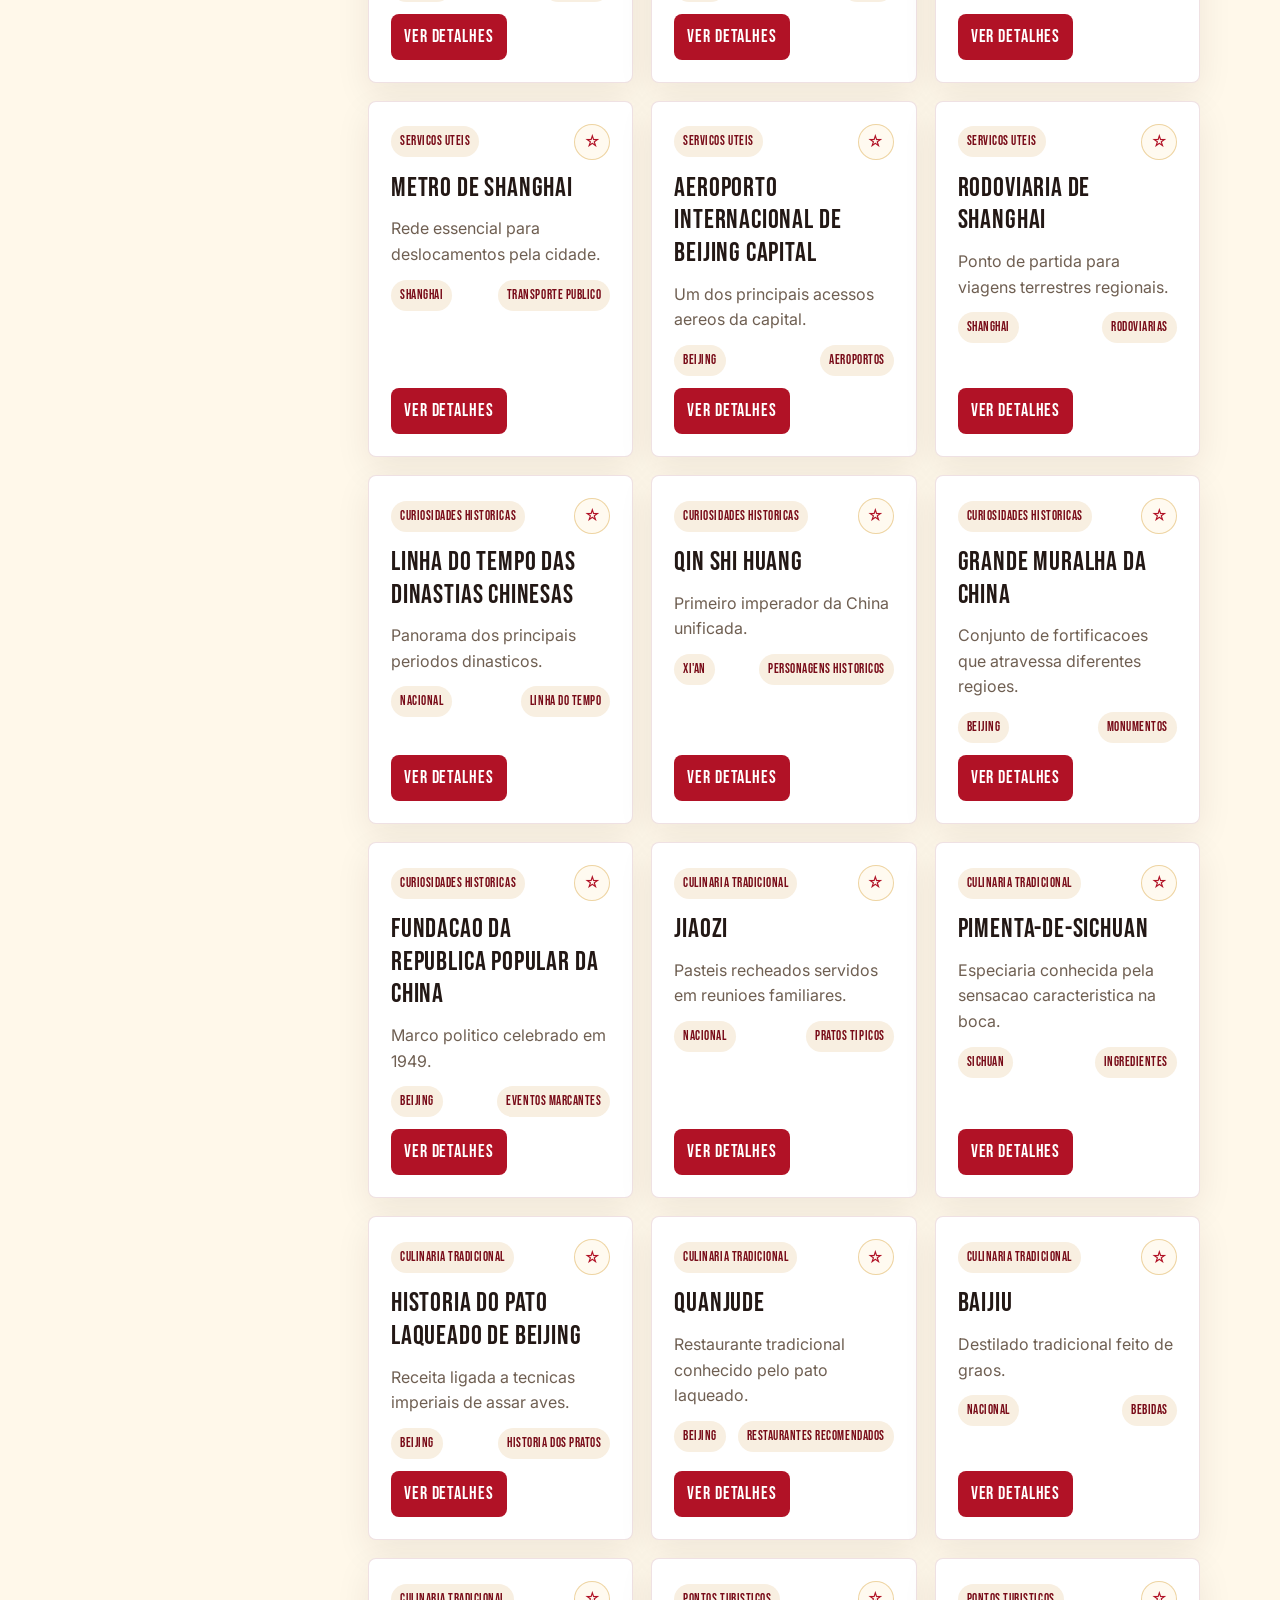
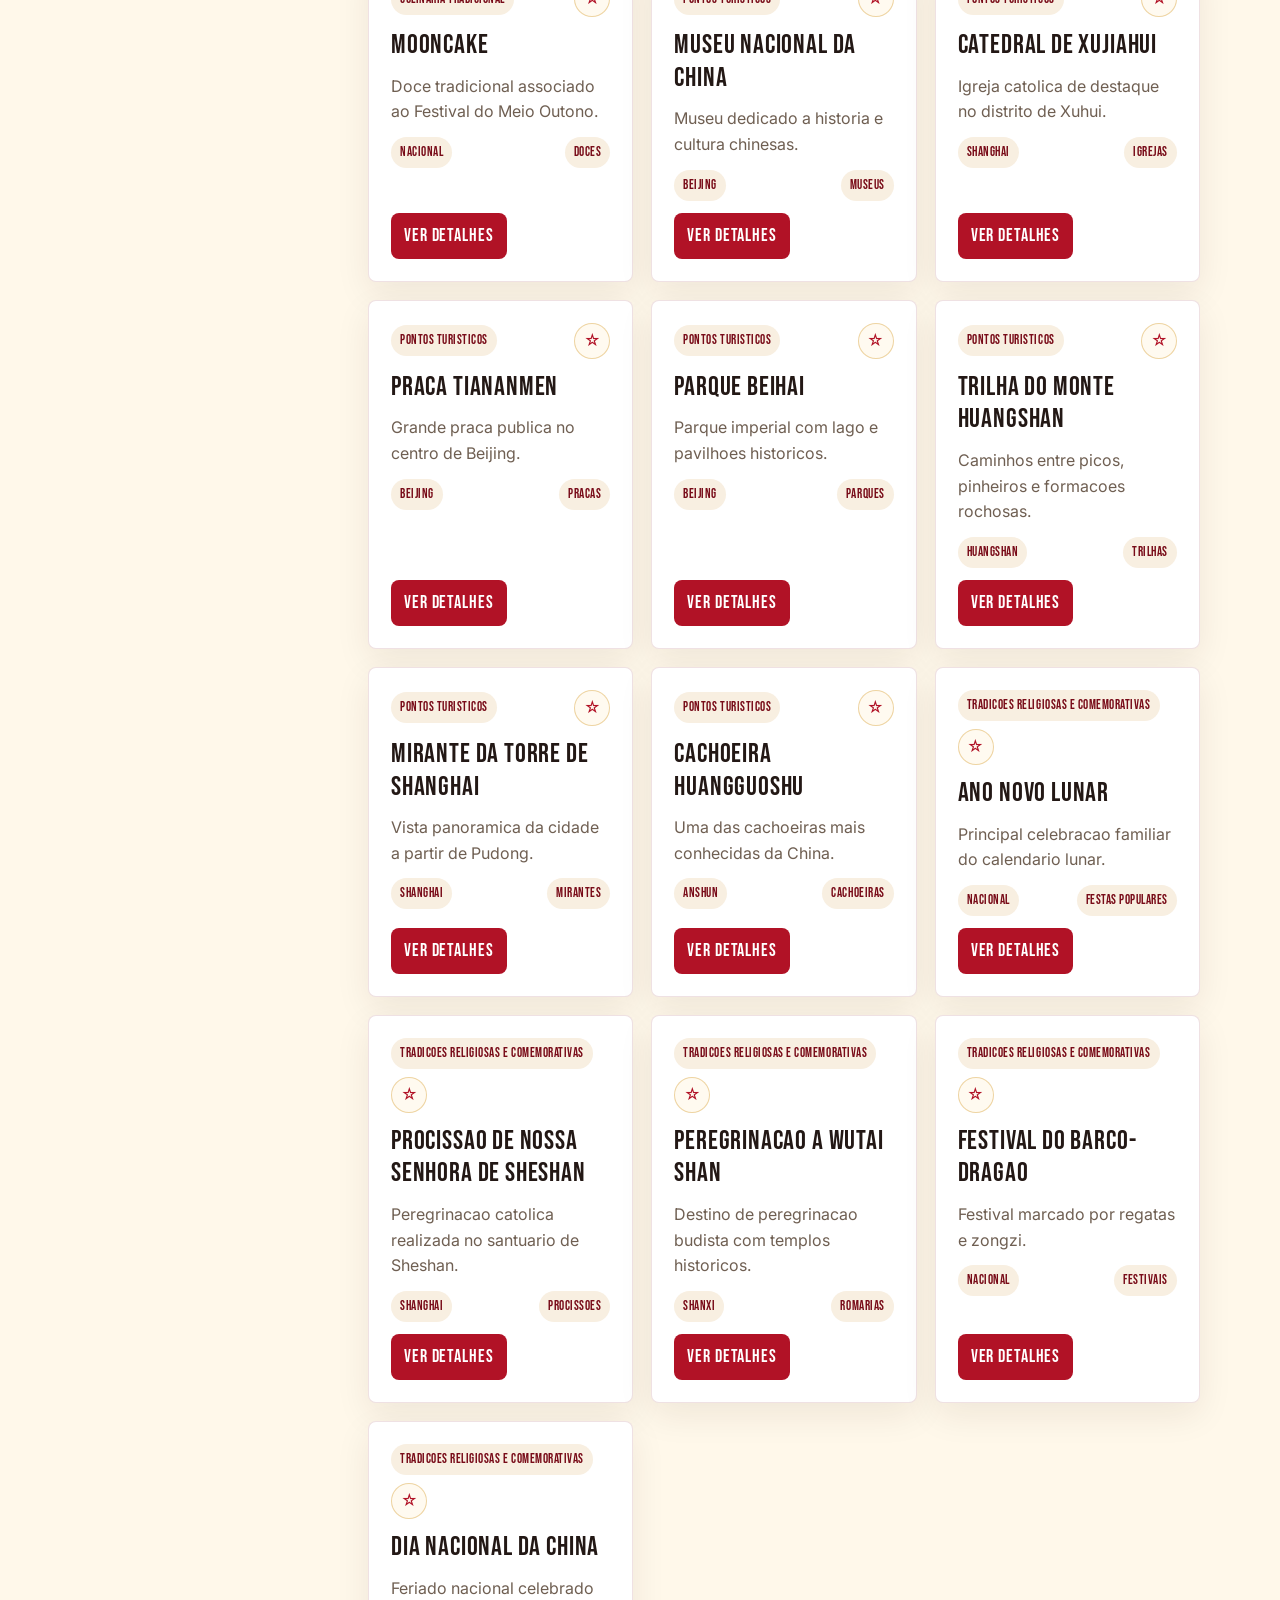
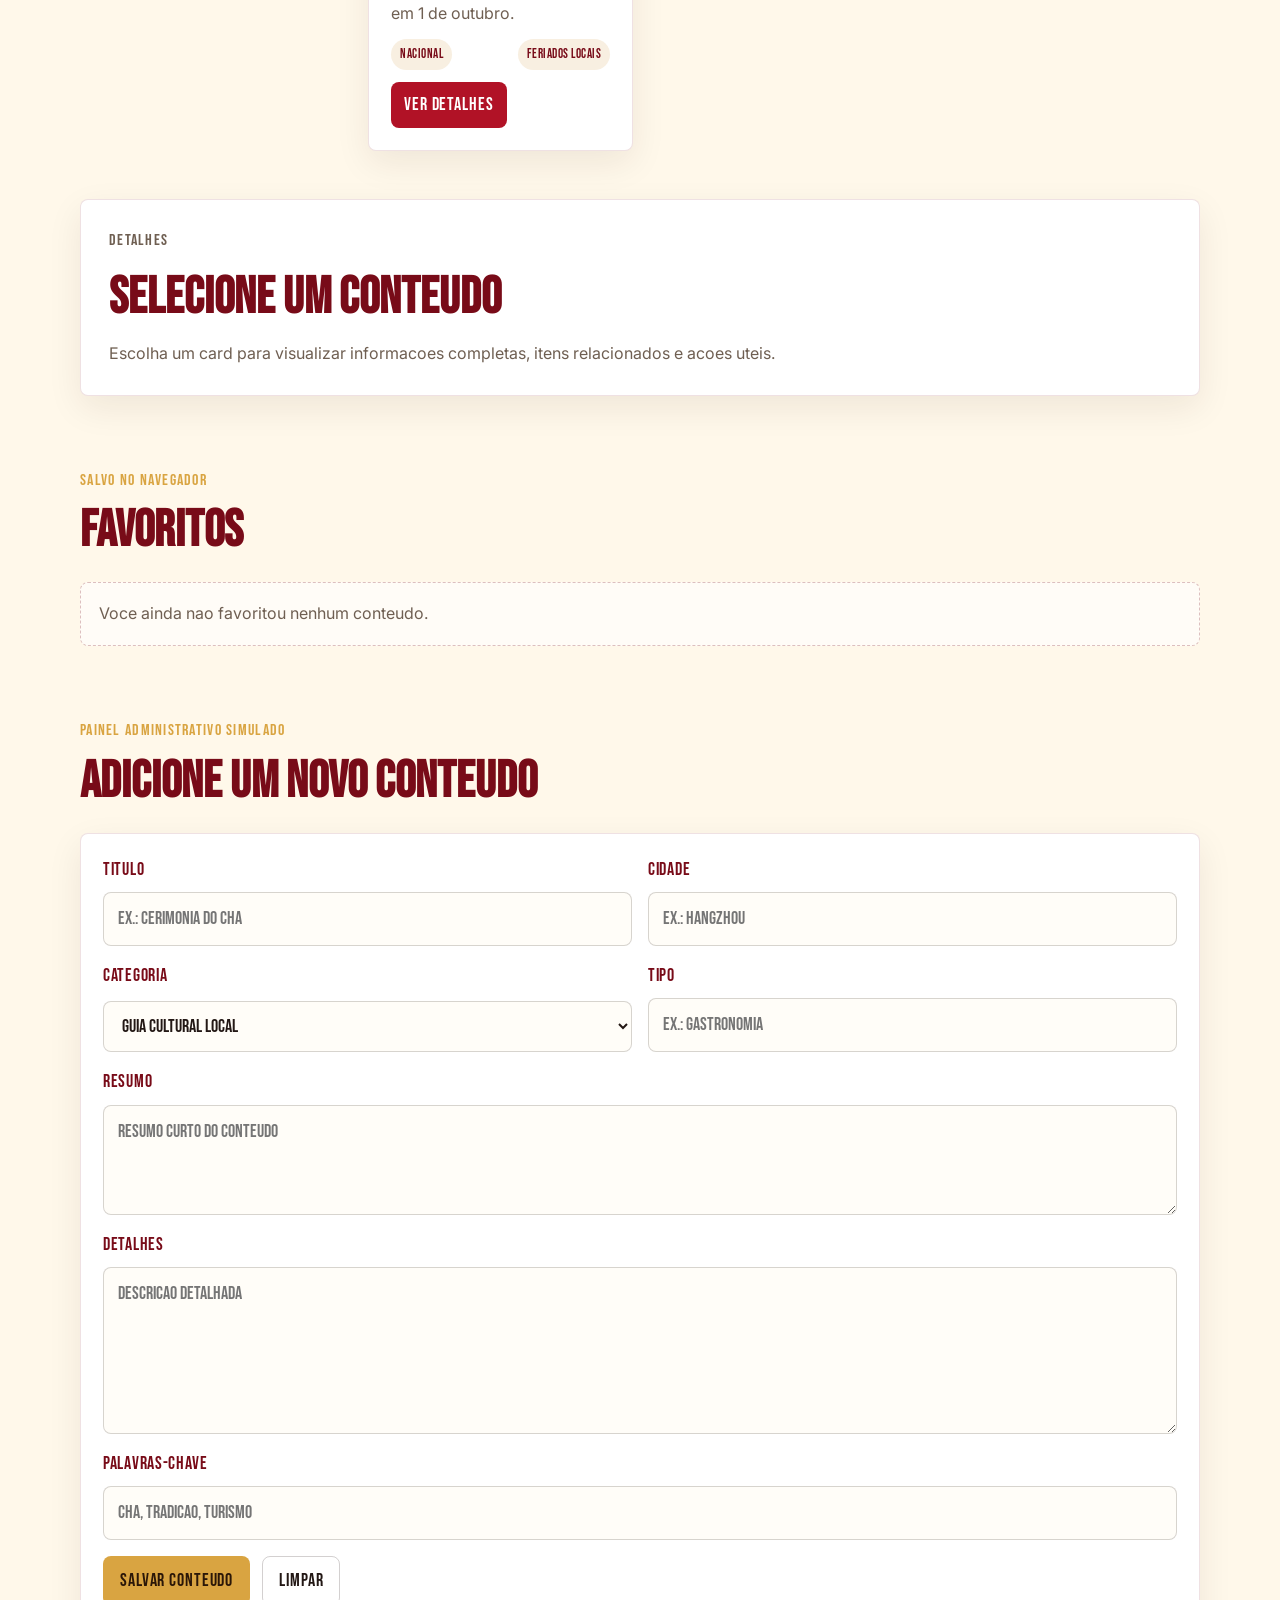
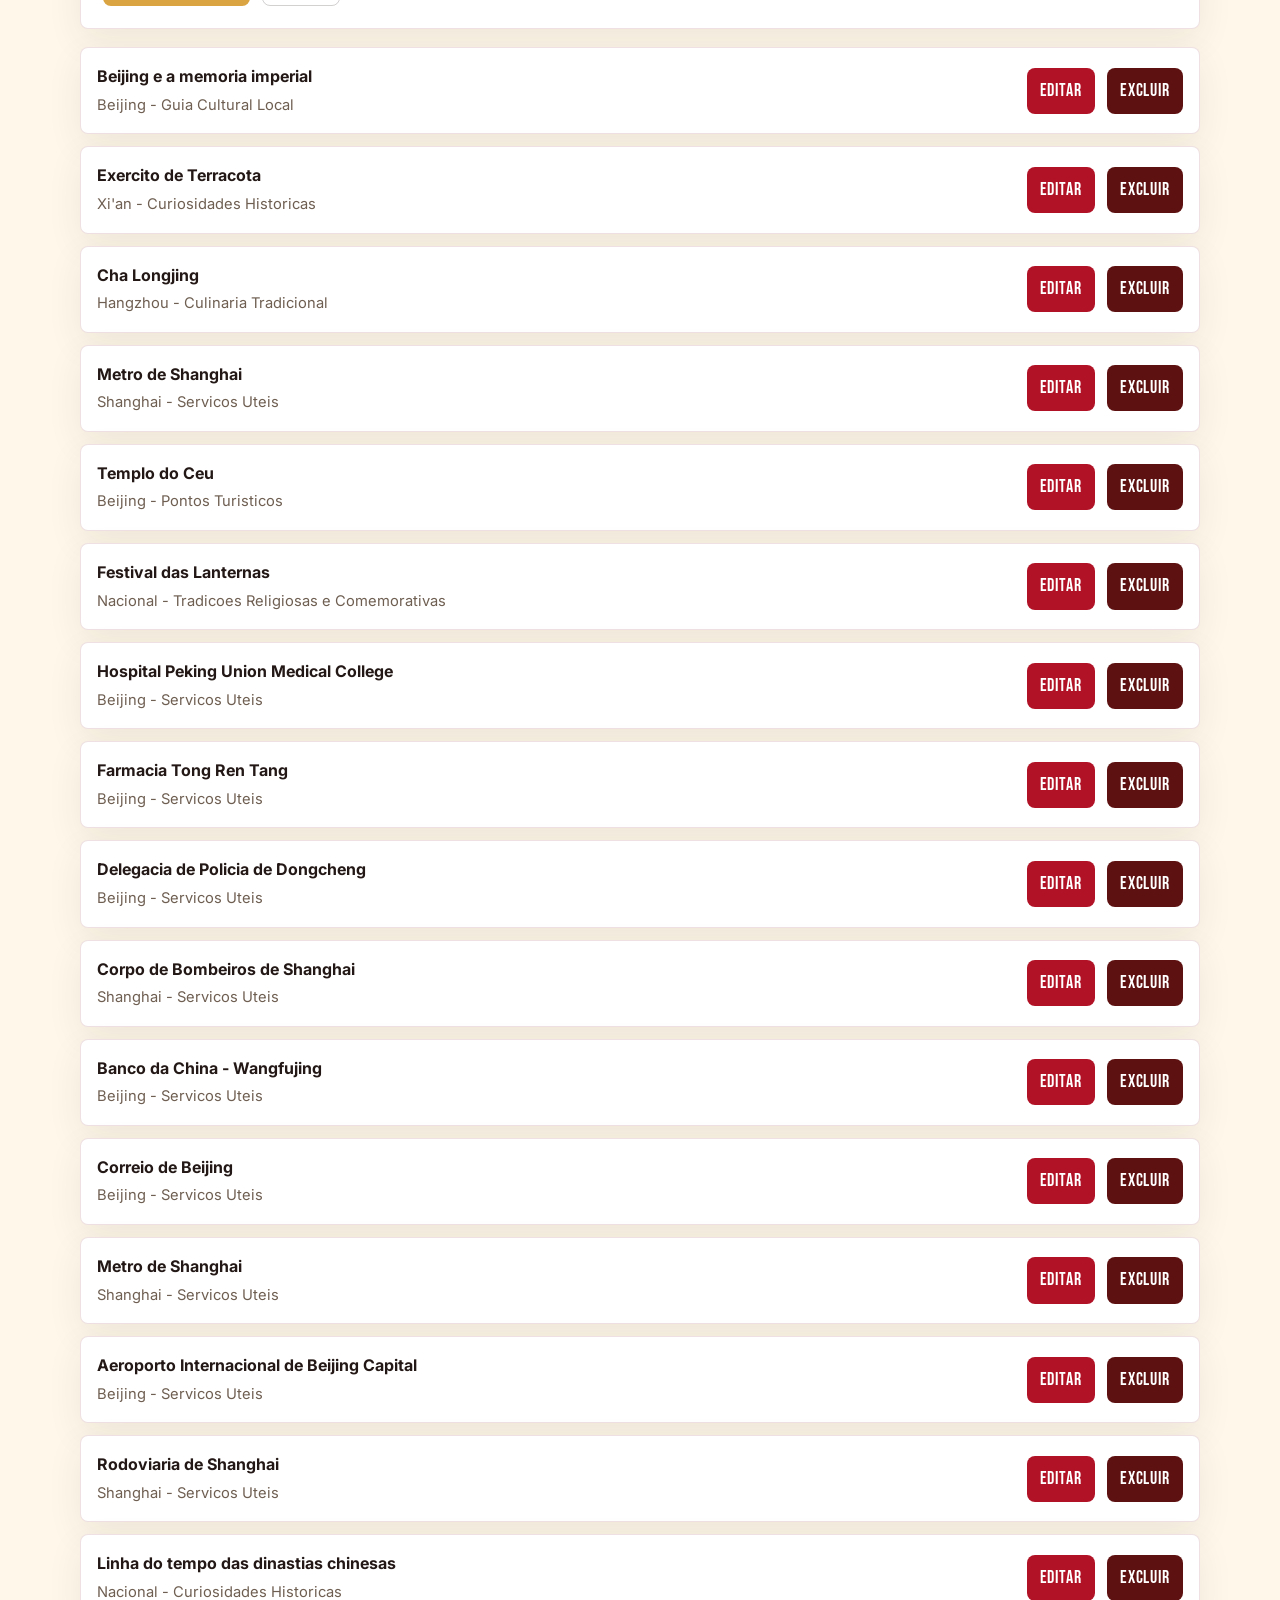
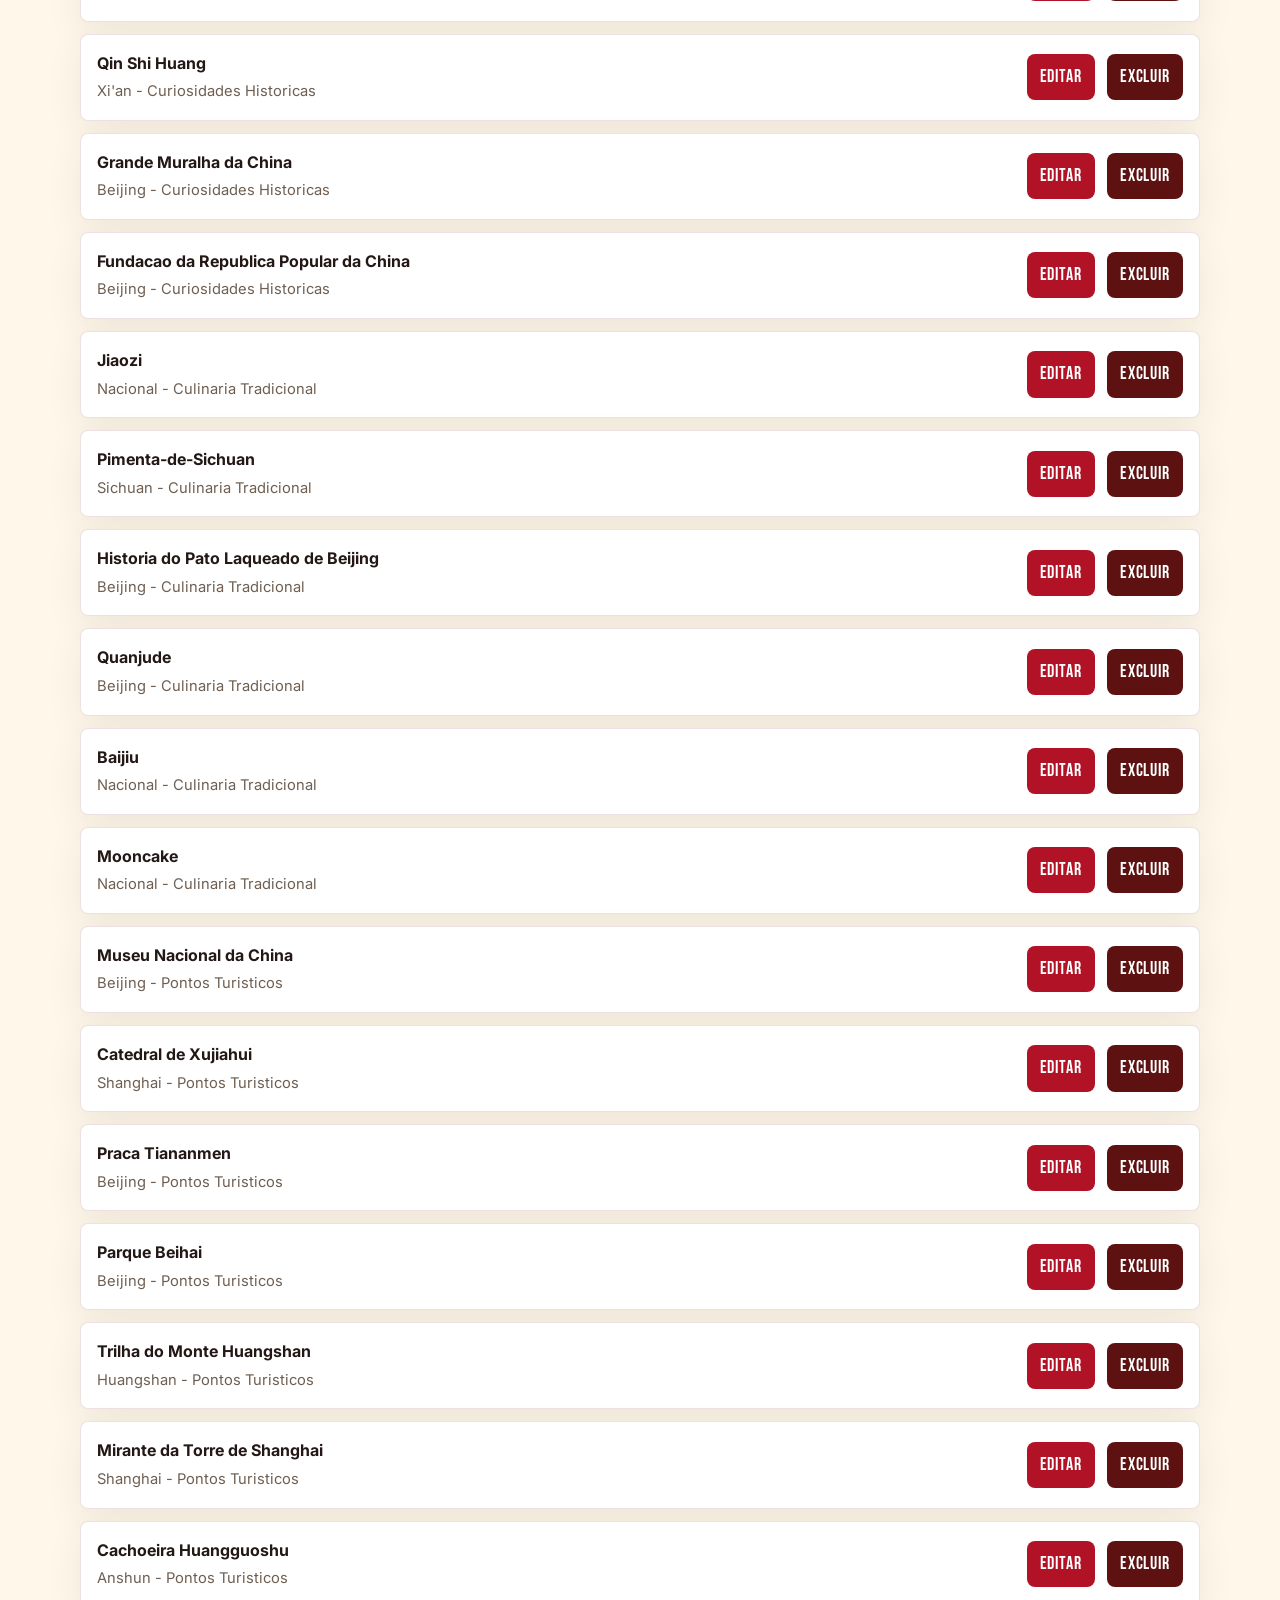
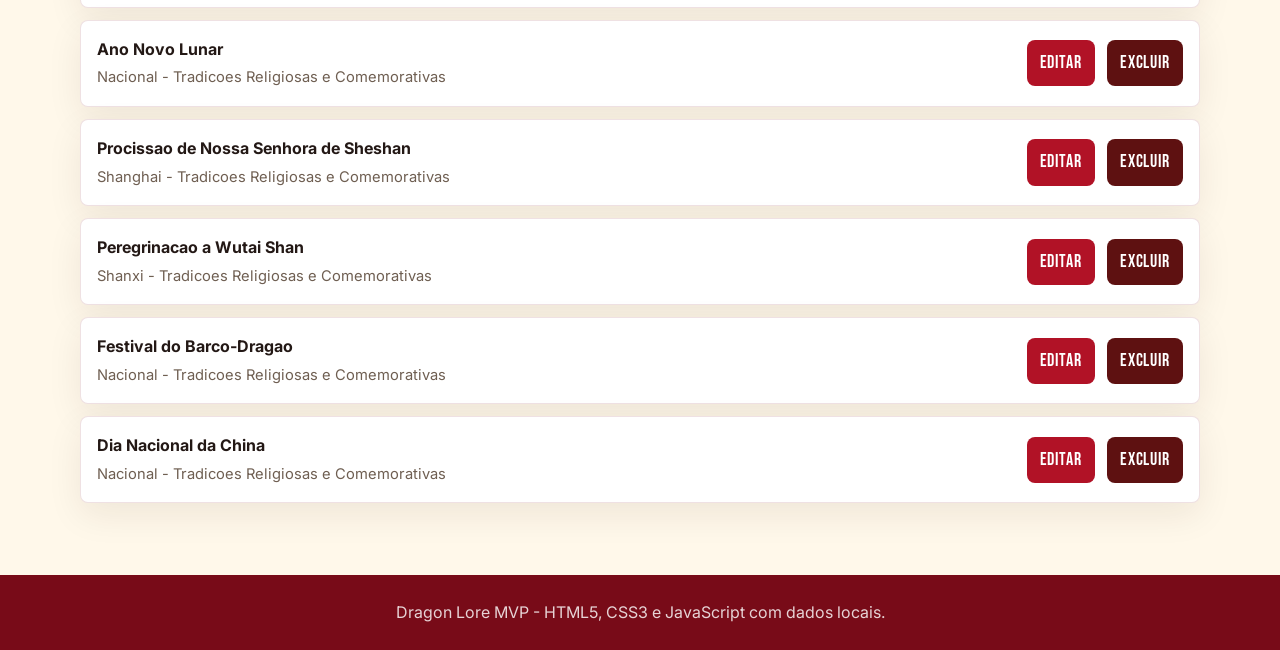
==== commit 07dc40bc: "docs: ajustar textos da interface" ====
--- a/index.html
+++ b/index.html
@@ -130,7 +130,7 @@
     <section class="section admin-section" id="admin" aria-labelledby="admin-title">
       <div class="section-heading">
         <p class="eyebrow">Painel administrativo simulado</p>
-        <h2 id="admin-title">CRUD local para o MVP</h2>
+        <h2 id="admin-title">Adicione um novo conteudo</h2>
       </div>
 
       <form class="admin-form" id="content-form">
--- a/assets/css/style.css
+++ b/assets/css/style.css
@@ -407,12 +407,23 @@
   gap: 18px;
 }
 
-.category-card,
 .content-card {
+  display: flex;
+  flex-direction: column;
+  gap: 12px;
+  padding: 22px;
+}
+
+.category-card {
   display: grid;
   gap: 12px;
   align-content: start;
   padding: 22px;
+}
+
+.content-card .button.small {
+  align-self: flex-start;
+  margin-top: auto;
 }
 
 .category-icon {
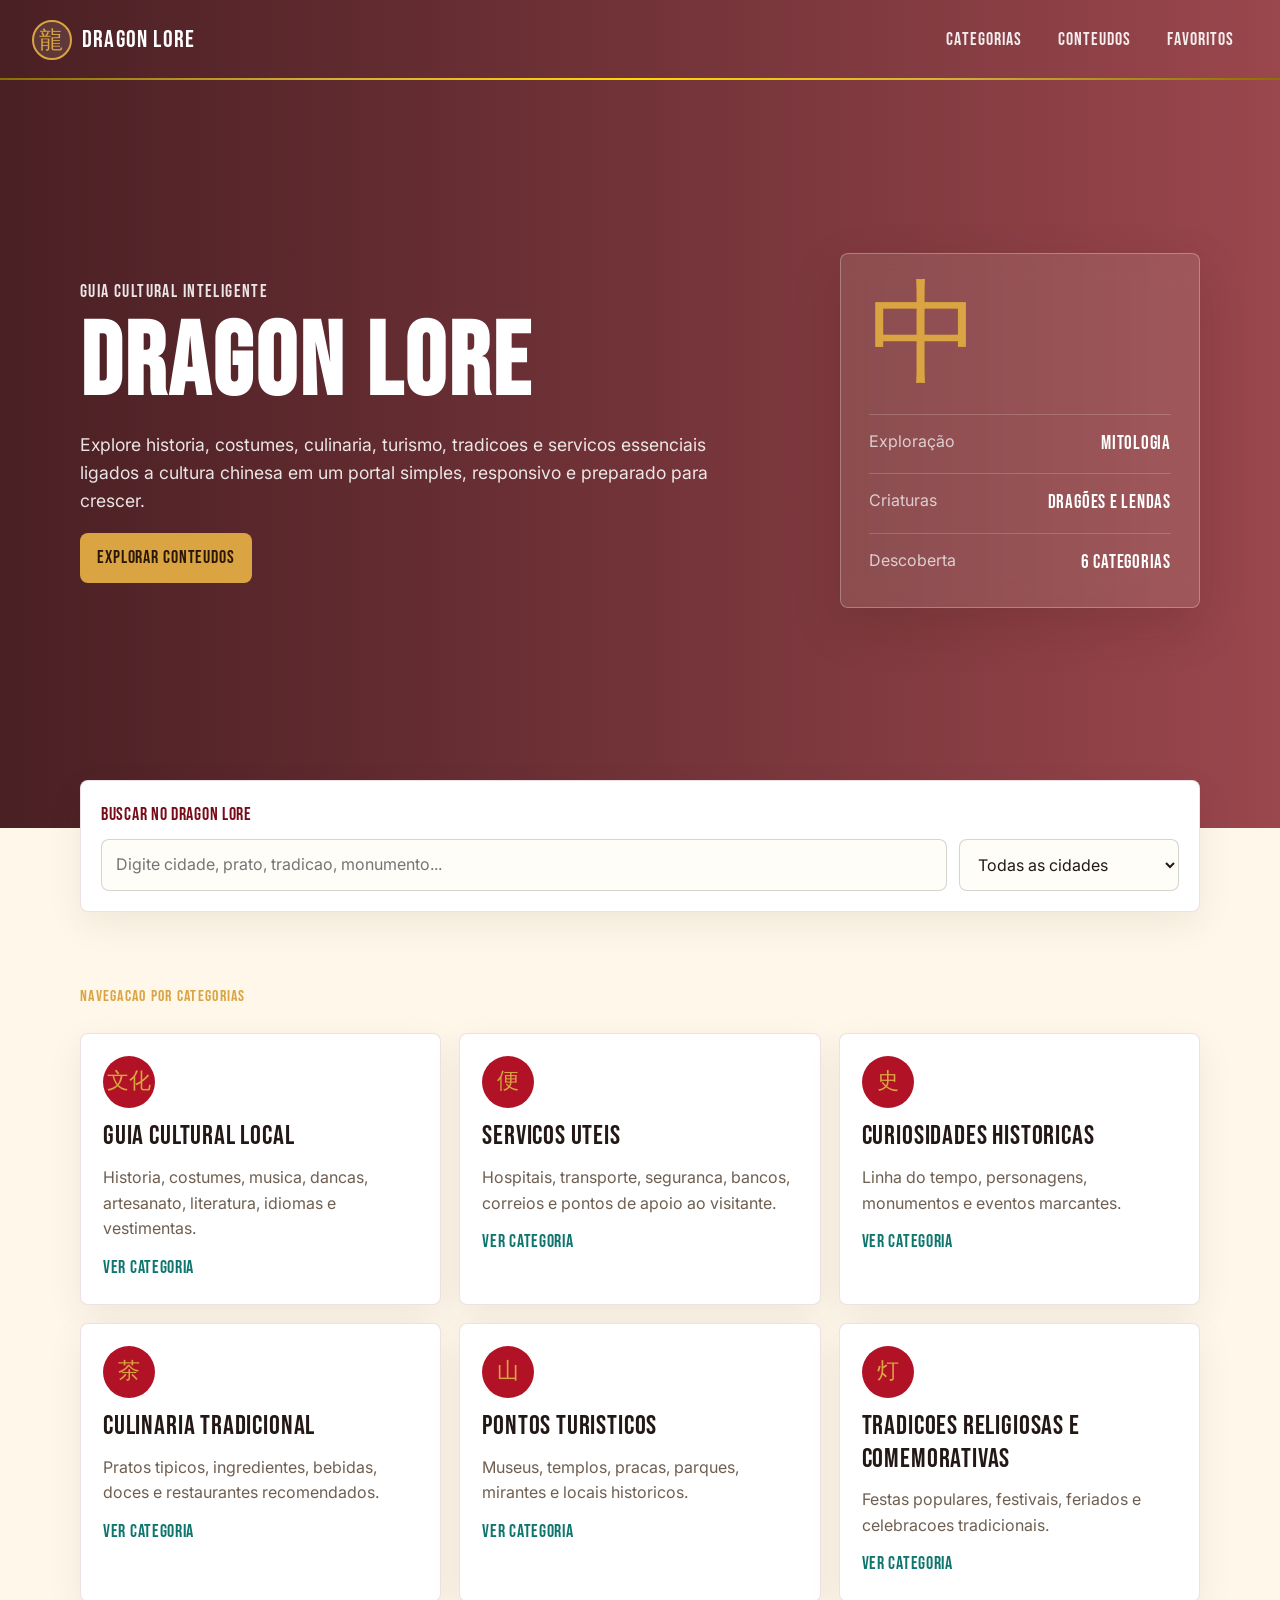
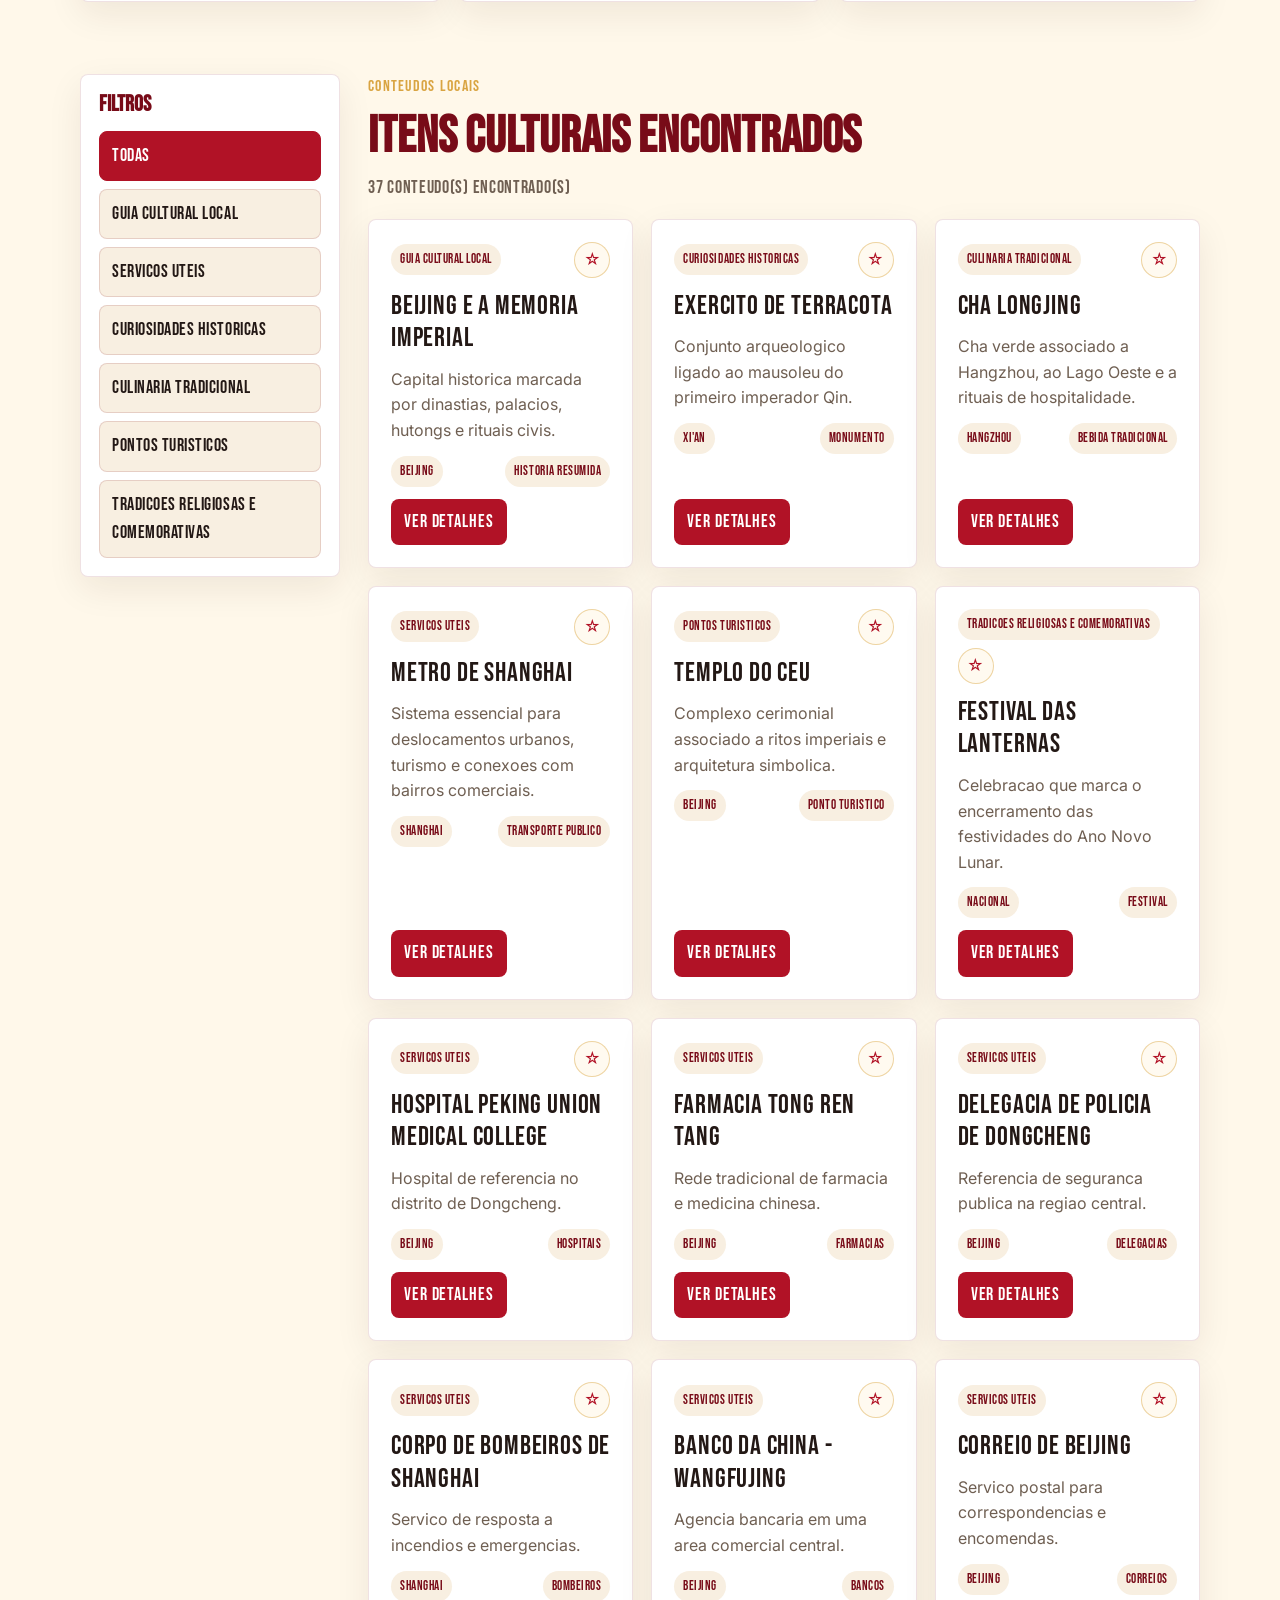
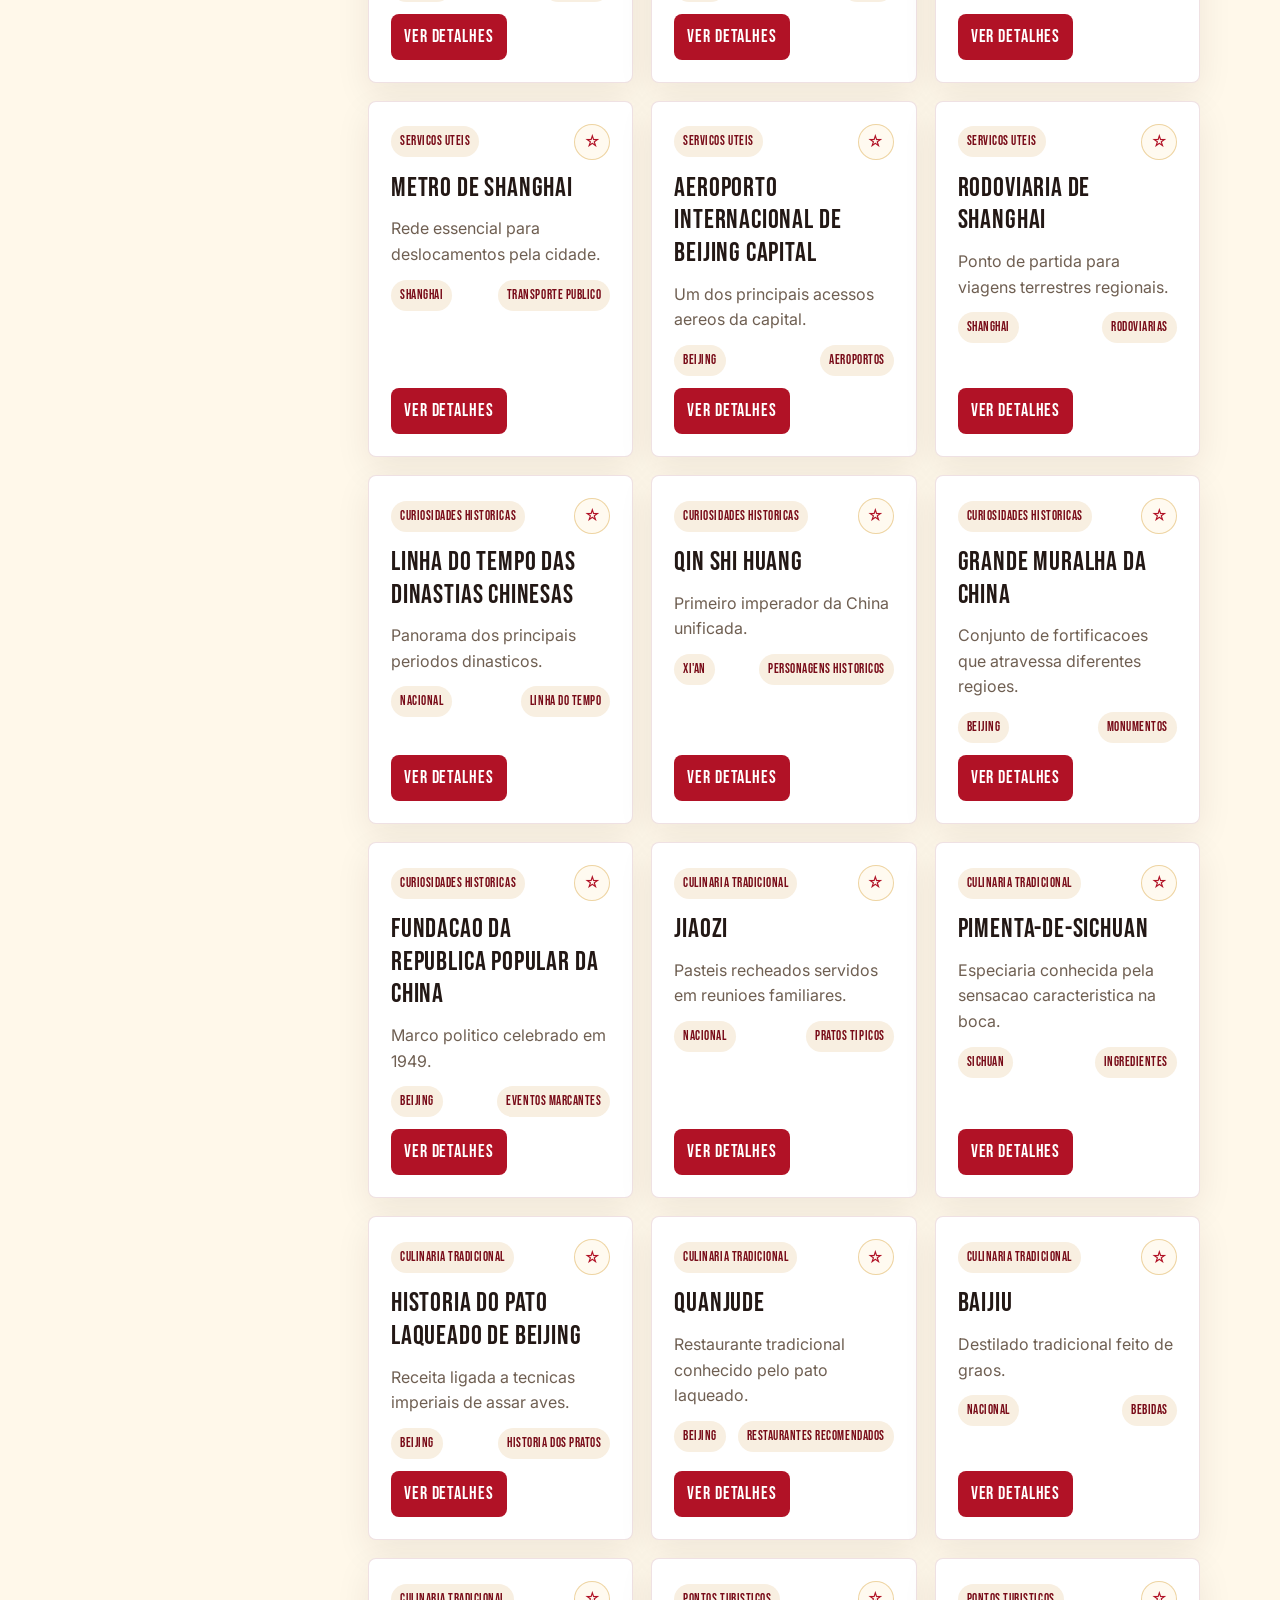
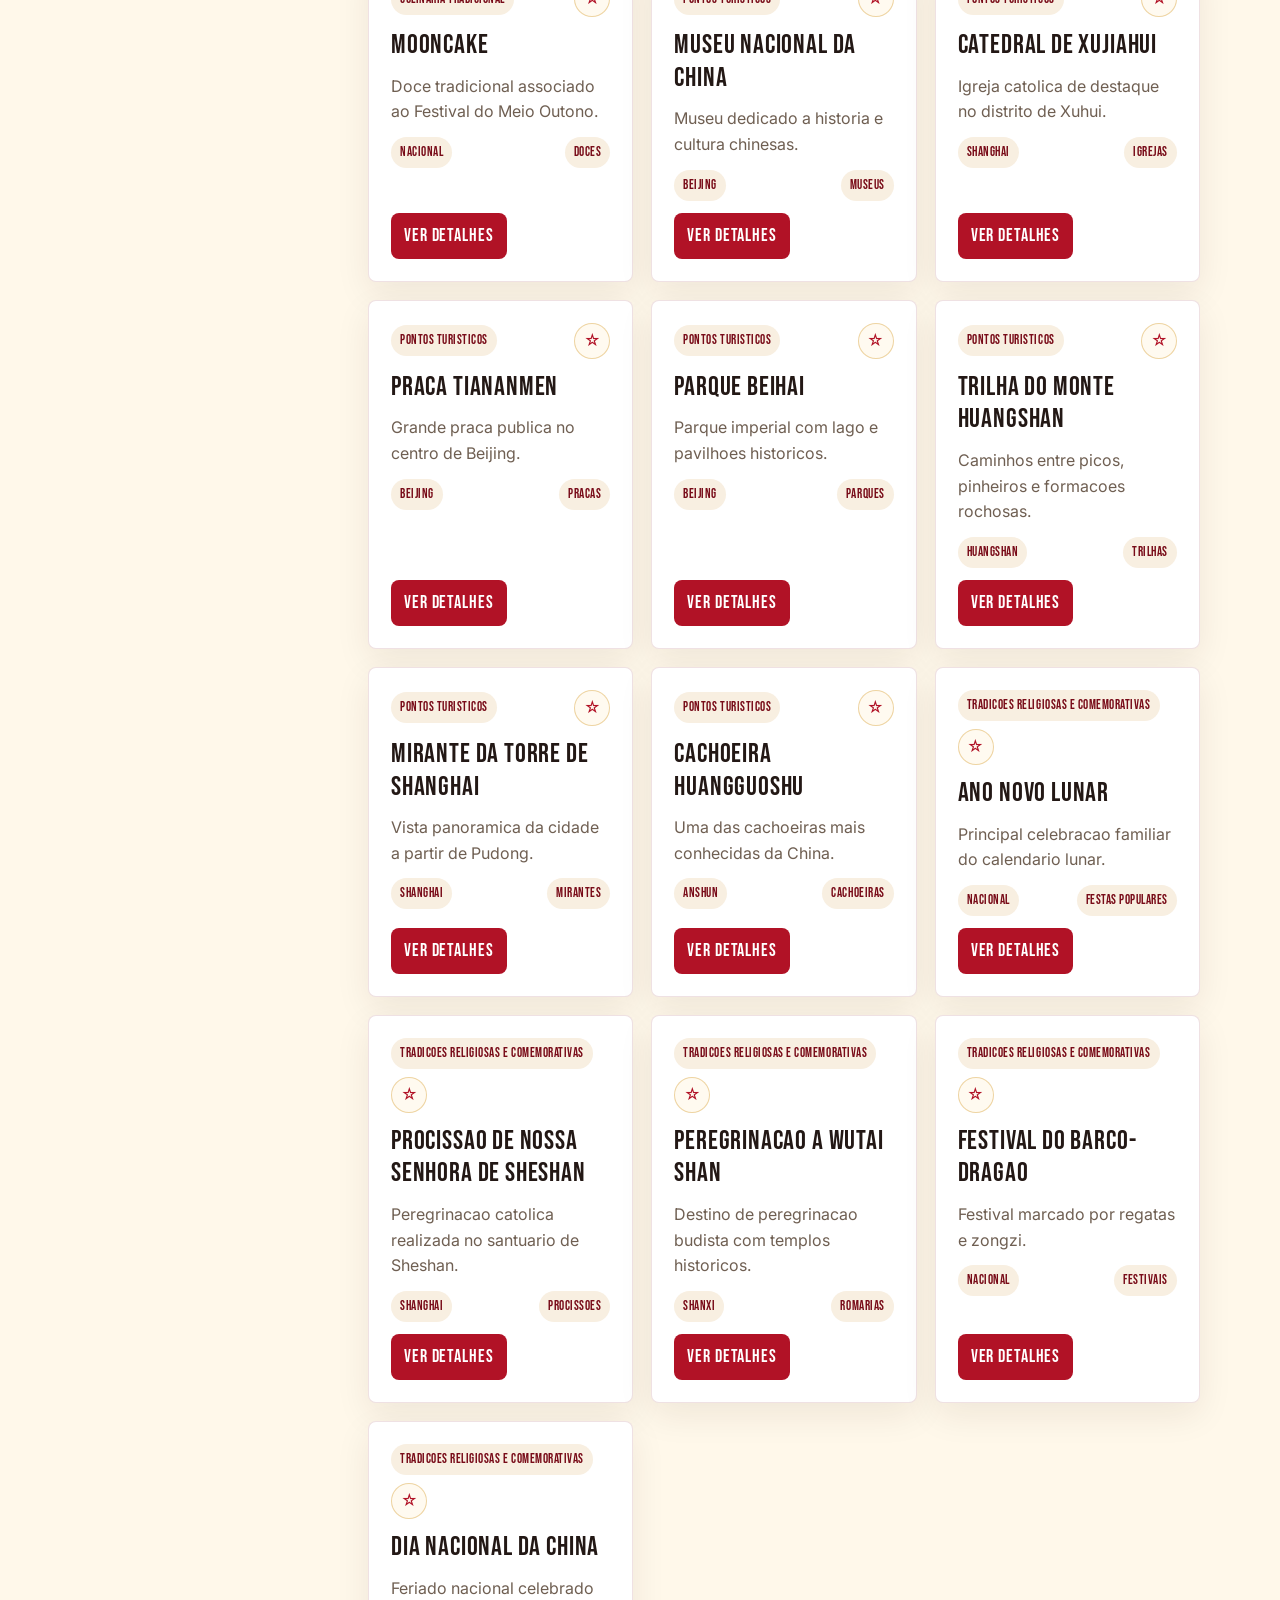
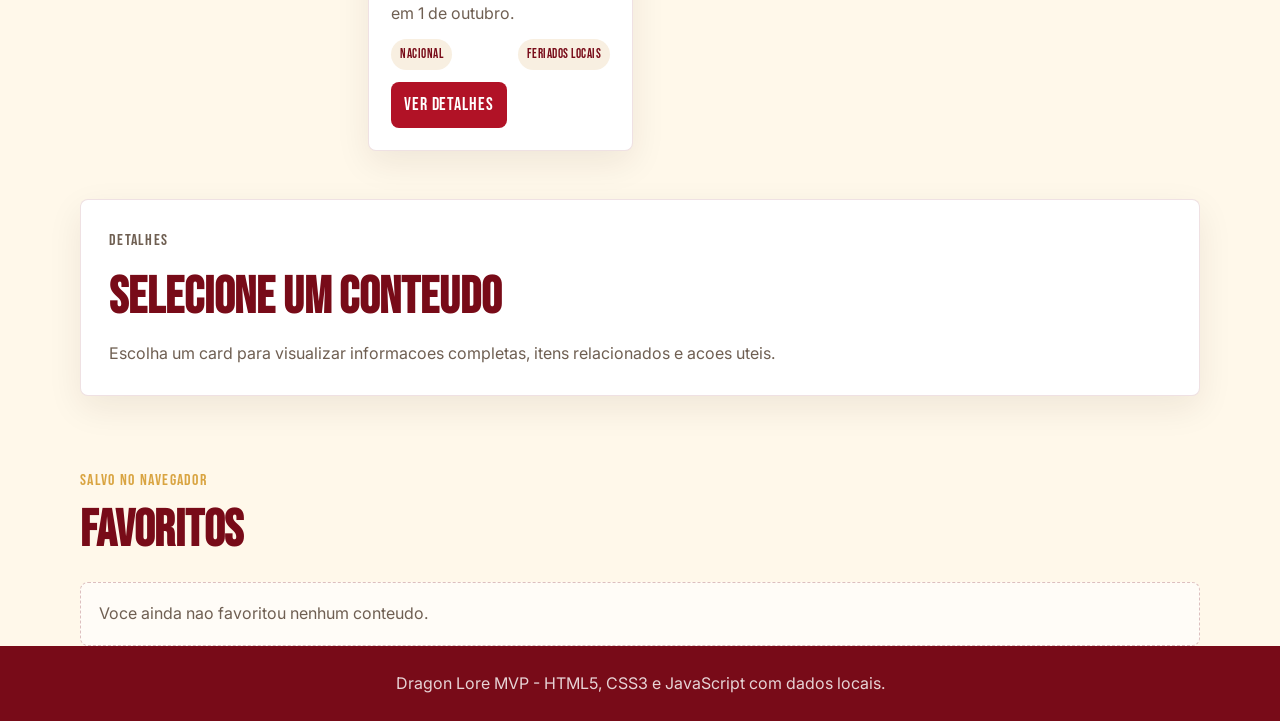
==== commit 5835edf5: "refactor: remove funcionalidade de adição de conteúdo e atualiza documentação" ====
--- a/index.html
+++ b/index.html
@@ -31,7 +31,6 @@
         <li><a href="#categorias">Categorias</a></li>
         <li><a href="#conteudos">Conteudos</a></li>
         <li><a href="#favoritos">Favoritos</a></li>
-        <li><a href="#admin">Admin</a></li>
       </ul>
     </nav>
 
@@ -45,7 +44,6 @@
         </p>
         <div class="hero-actions">
           <a class="button primary" href="#conteudos">Explorar conteudos</a>
-          <a class="button secondary" href="#admin">Cadastrar item</a>
         </div>
       </div>
 
@@ -127,57 +125,6 @@
       <p class="empty-state" id="favorites-empty">Voce ainda nao favoritou nenhum conteudo.</p>
     </section>
 
-    <section class="section admin-section" id="admin" aria-labelledby="admin-title">
-      <div class="section-heading">
-        <p class="eyebrow">Painel administrativo simulado</p>
-        <h2 id="admin-title">Adicione um novo conteudo</h2>
-      </div>
-
-      <form class="admin-form" id="content-form">
-        <input type="hidden" id="content-id" />
-
-        <div class="form-grid">
-          <label>
-            Titulo
-            <input id="content-title-input" type="text" required placeholder="Ex.: Cerimonia do cha" />
-          </label>
-          <label>
-            Cidade
-            <input id="content-city-input" type="text" required placeholder="Ex.: Hangzhou" />
-          </label>
-          <label>
-            Categoria
-            <select id="content-category-input" required></select>
-          </label>
-          <label>
-            Tipo
-            <input id="content-type-input" type="text" required placeholder="Ex.: Gastronomia" />
-          </label>
-        </div>
-
-        <label>
-          Resumo
-          <textarea id="content-summary-input" required rows="3" placeholder="Resumo curto do conteudo"></textarea>
-        </label>
-
-        <label>
-          Detalhes
-          <textarea id="content-detail-input" required rows="5" placeholder="Descricao detalhada"></textarea>
-        </label>
-
-        <label>
-          Palavras-chave
-          <input id="content-tags-input" type="text" placeholder="cha, tradicao, turismo" />
-        </label>
-
-        <div class="form-actions">
-          <button class="button primary" type="submit">Salvar conteudo</button>
-          <button class="button ghost" type="button" id="reset-form">Limpar</button>
-        </div>
-      </form>
-
-      <div class="admin-list" id="admin-list" aria-live="polite"></div>
-    </section>
   </main>
 
   <footer class="site-footer">
--- a/assets/css/style.css
+++ b/assets/css/style.css
@@ -212,9 +212,7 @@
 }
 
 .hero-actions,
-.form-actions,
-.detail-actions,
-.admin-actions {
+.detail-actions {
   display: flex;
   flex-wrap: wrap;
   gap: 12px;
@@ -265,10 +263,6 @@
   color: var(--white);
 }
 
-.button.danger {
-  background: #5e1111;
-}
-
 .hero-panel {
   padding: 28px;
   border: 1px solid rgba(255, 255, 255, 0.28);
@@ -325,8 +319,6 @@
 .search-card,
 .filter-panel,
 .detail-card,
-.admin-form,
-.admin-item,
 .content-card,
 .category-card {
   border: 1px solid rgba(120, 11, 24, 0.12);
@@ -339,8 +331,7 @@
   padding: 20px;
 }
 
-.search-card label,
-.admin-form label {
+.search-card label {
   display: grid;
   gap: 8px;
   color: var(--red-deep);
@@ -597,46 +588,6 @@
   font-weight: 400;
   letter-spacing: 0.04em;
   padding: 0;
-}
-
-.admin-section {
-  padding-bottom: 72px;
-}
-
-.admin-form {
-  display: grid;
-  gap: 16px;
-  padding: 22px;
-}
-
-.form-grid {
-  display: grid;
-  grid-template-columns: repeat(2, minmax(0, 1fr));
-  gap: 16px;
-}
-
-.admin-list {
-  display: grid;
-  gap: 12px;
-  margin-top: 18px;
-}
-
-.admin-item {
-  display: flex;
-  gap: 16px;
-  align-items: center;
-  justify-content: space-between;
-  padding: 16px;
-}
-
-.admin-item div:first-child {
-  display: grid;
-  gap: 4px;
-}
-
-.admin-item span {
-  color: var(--muted);
-  font-size: 0.92rem;
 }
 
 .empty-state {
@@ -735,7 +686,6 @@
   }
 
   .search-row,
-  .form-grid,
   .category-grid,
   .card-grid {
     grid-template-columns: 1fr;
@@ -745,8 +695,4 @@
     padding-top: 52px;
   }
 
-  .admin-item {
-    align-items: stretch;
-    flex-direction: column;
-  }
-}
+}
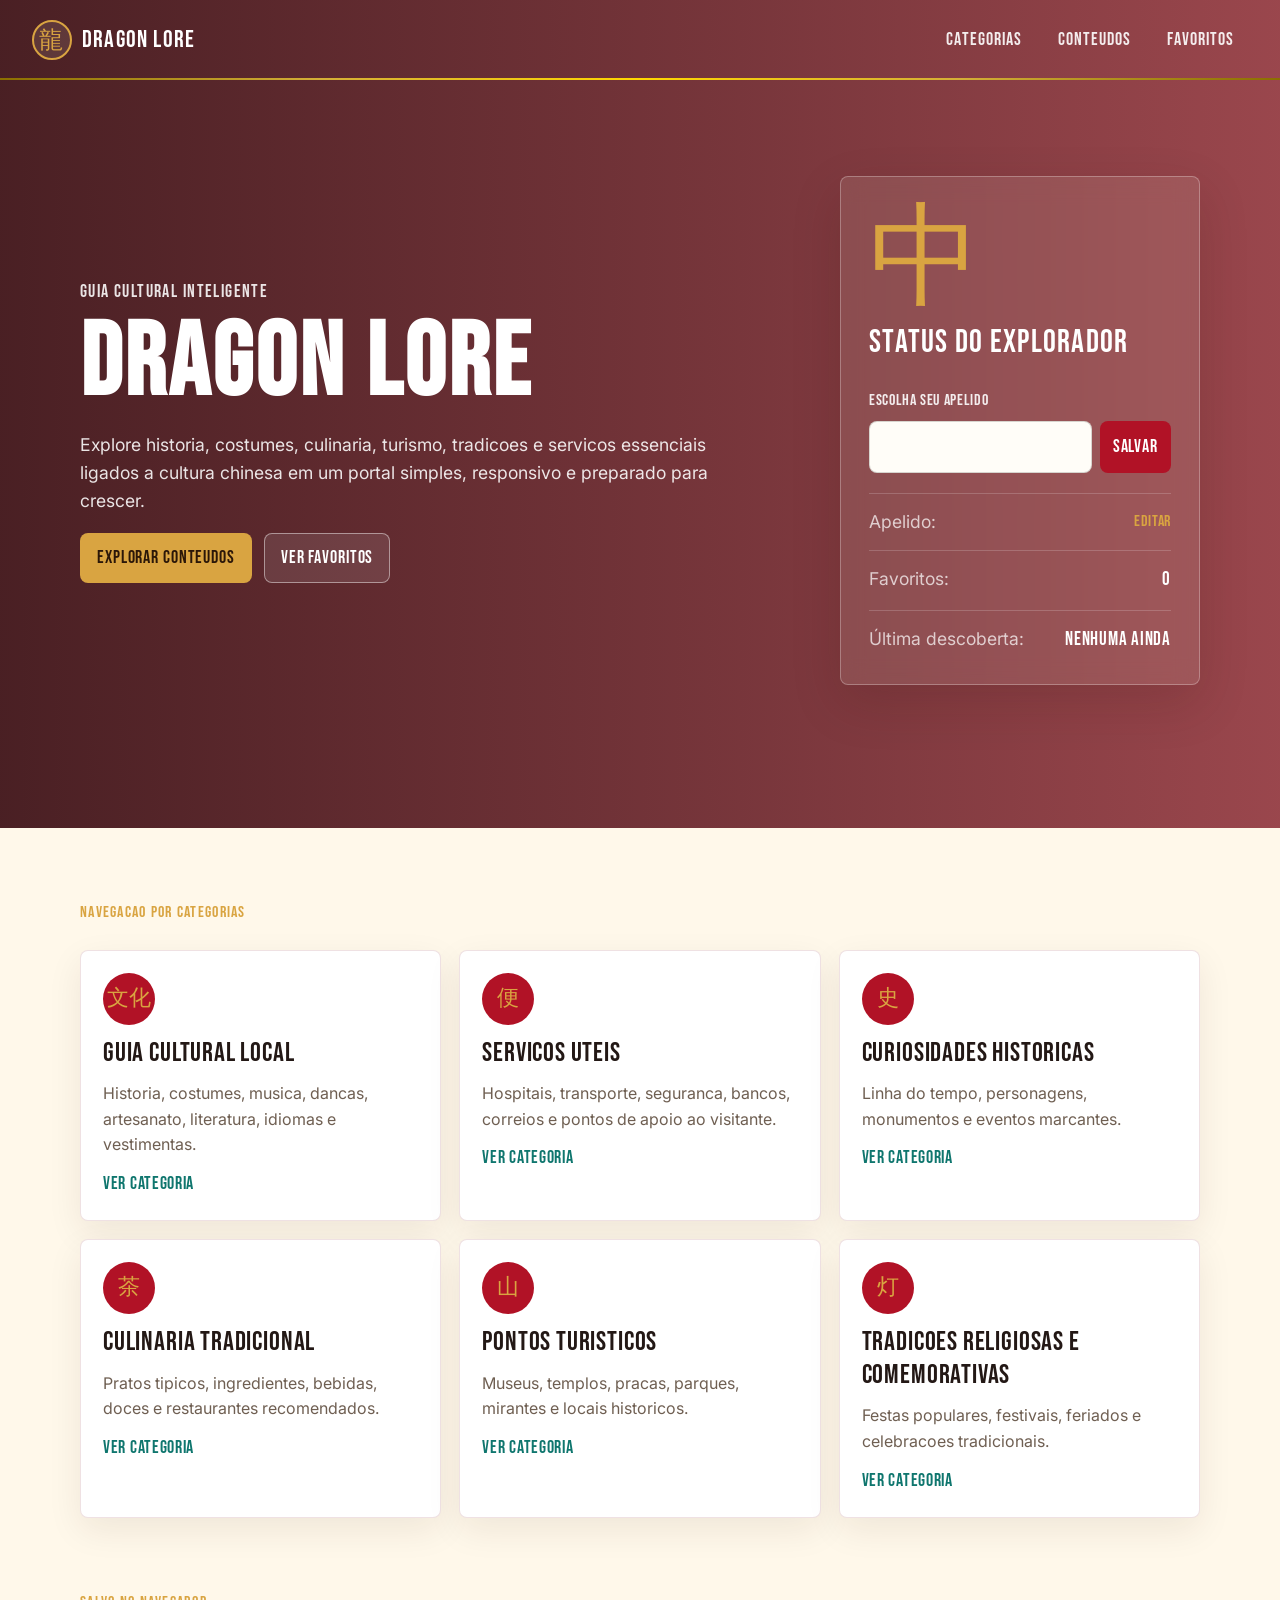
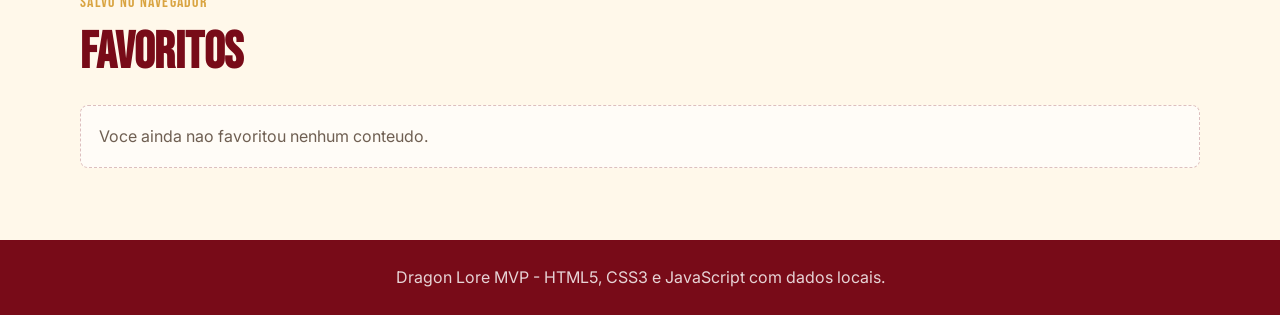
==== commit b9025f57: "feat: adiciona quadro de novas funcionalidades e separa conteúdos em nova janela pop-up" ====
--- a/index.html
+++ b/index.html
@@ -29,7 +29,7 @@
 
       <ul class="nav-links" id="main-menu">
         <li><a href="#categorias">Categorias</a></li>
-        <li><a href="#conteudos">Conteudos</a></li>
+        <li><a href="conteudos.html">Conteudos</a></li>
         <li><a href="#favoritos">Favoritos</a></li>
       </ul>
     </nav>
@@ -43,80 +43,42 @@
           ligados a cultura chinesa em um portal simples, responsivo e preparado para crescer.
         </p>
         <div class="hero-actions">
-          <a class="button primary" href="#conteudos">Explorar conteudos</a>
+          <a class="button primary" href="conteudos.html">Explorar conteudos</a>
+          <a class="button secondary" href="#favoritos">Ver favoritos</a>
         </div>
       </div>
 
-      <div class="hero-panel" aria-label="Sobre o Dragon Lore">
+      <aside class="hero-panel explorer-status" aria-labelledby="explorer-status-title">
         <span class="hero-symbol" aria-hidden="true">中</span>
-
-        <dl>
+        <h2 id="explorer-status-title">Status do Explorador</h2>
+        <form class="nickname-form" id="nickname-form">
+          <label for="nickname-input">Escolha seu apelido</label>
           <div>
-            <dt>Exploração</dt>
-            <dd>Mitologia</dd>
+            <input id="nickname-input" type="text" maxlength="40" autocomplete="nickname" />
+            <button class="button small" type="submit">Salvar</button>
           </div>
-
-          <div>
-            <dt>Criaturas</dt>
-            <dd>Dragões e lendas</dd>
-          </div>
-
-          <div>
-            <dt>Descoberta</dt>
-            <dd>6 categorias</dd>
-          </div>
-        </dl>
-      </div>
+        </form>
+        <div class="explorer-status-list">
+          <p id="nickname-display" hidden>
+            Apelido: <strong id="nickname-value"></strong>
+            <button class="edit-nickname" id="edit-nickname" type="button" aria-label="Alterar apelido">Editar</button>
+          </p>
+          <p>Favoritos: <strong id="favorites-count">0</strong></p>
+          <p>Última descoberta: <strong id="last-discovery">Nenhuma ainda</strong></p>
+        </div>
+      </aside>
     </section>
   </header>
 
   <main>
-    <section class="toolbar-section" aria-label="Busca e filtros">
-      <div class="search-card">
-        <label for="global-search">Buscar no Dragon Lore</label>
-        <div class="search-row">
-          <input id="global-search" type="search" placeholder="Digite cidade, prato, tradicao, monumento..."
-            autocomplete="off" />
-          <select id="city-filter" aria-label="Filtrar por cidade">
-            <option value="todas">Todas as cidades</option>
-          </select>
-        </div>
-      </div>
-    </section>
-
-    <section class="section" id="categorias" aria-labelledby="categories-title">
+    <section class="section home-categories" id="categorias" aria-labelledby="categories-title">
       <div class="section-heading">
         <p class="eyebrow">Navegacao por categorias</p>
       </div>
       <div class="category-grid" id="category-grid"></div>
     </section>
 
-    <section class="section content-layout" id="conteudos" aria-labelledby="content-title">
-      <aside class="filter-panel" aria-label="Filtros de categoria">
-        <h2>Filtros</h2>
-        <div id="category-filters" class="filter-list"></div>
-      </aside>
-
-      <div class="content-results">
-        <div class="section-heading compact">
-          <p class="eyebrow">Conteudos locais</p>
-          <h2 id="content-title">Itens culturais encontrados</h2>
-        </div>
-        <div class="result-meta" id="result-meta" aria-live="polite"></div>
-        <div class="card-grid" id="content-grid"></div>
-        <p class="empty-state" id="empty-state" hidden>Nenhum conteudo encontrado para a busca atual.</p>
-      </div>
-    </section>
-
-    <section class="section detail-section" id="detalhes" aria-labelledby="detail-title">
-      <div class="detail-card" id="detail-card">
-        <p class="eyebrow">Detalhes</p>
-        <h2 id="detail-title">Selecione um conteudo</h2>
-        <p>Escolha um card para visualizar informacoes completas, itens relacionados e acoes uteis.</p>
-      </div>
-    </section>
-
-    <section class="section" id="favoritos" aria-labelledby="favorites-title">
+    <section class="section home-favorites" id="favoritos" aria-labelledby="favorites-title">
       <div class="section-heading">
         <p class="eyebrow">Salvo no navegador</p>
         <h2 id="favorites-title">Favoritos</h2>
--- a/assets/css/style.css
+++ b/assets/css/style.css
@@ -280,30 +280,78 @@
   line-height: 1;
 }
 
-.hero-panel dl {
+.explorer-status h2 {
+  margin: 0;
+  color: var(--white);
+  font-family: var(--font-display);
+  font-size: 2rem;
+  font-weight: 400;
+  letter-spacing: 0.04em;
+}
+
+.content-page-header {
+  min-height: auto;
+}
+
+.content-page-header + main .toolbar-section {
+  margin-top: 32px;
+}
+
+.explorer-status-list {
   display: grid;
   gap: 14px;
   margin: 20px 0 0;
 }
 
-.hero-panel div {
+.explorer-status-list p {
   display: flex;
   justify-content: space-between;
   gap: 20px;
+  margin: 0;
   border-top: 1px solid rgba(255, 255, 255, 0.18);
   padding-top: 14px;
-}
-
-.hero-panel dt {
   color: rgba(255, 255, 255, 0.72);
 }
 
-.hero-panel dd {
-  margin: 0;
+.explorer-status-list strong {
+  color: var(--white);
   font-family: var(--font-display);
   font-size: 1.2rem;
   font-weight: 400;
   letter-spacing: 0.04em;
+}
+
+.nickname-form {
+  display: grid;
+  gap: 8px;
+  margin-top: 20px;
+}
+
+.nickname-form label {
+  color: rgba(255, 255, 255, 0.9);
+  font-family: var(--font-display);
+  font-weight: 400;
+  letter-spacing: 0.04em;
+}
+
+.nickname-form div {
+  display: flex;
+  gap: 8px;
+}
+
+.nickname-form input {
+  min-width: 0;
+}
+
+.edit-nickname {
+  border: 0;
+  background: transparent;
+  color: var(--gold);
+  cursor: pointer;
+  font-family: var(--font-display);
+  font-size: 1rem;
+  letter-spacing: 0.04em;
+  padding: 0;
 }
 
 .toolbar-section,
@@ -372,6 +420,14 @@
   padding: 72px 0 0;
 }
 
+.home-categories {
+  padding-bottom: 40px;
+}
+
+.home-favorites {
+  padding: 32px 0 72px;
+}
+
 .section-heading {
   max-width: 720px;
   margin-bottom: 24px;
@@ -381,6 +437,7 @@
   margin-bottom: 10px;
 }
 
+.section h1,
 .section h2,
 .filter-panel h2,
 .detail-card h2 {
@@ -468,6 +525,7 @@
   grid-template-columns: 260px minmax(0, 1fr);
   gap: 28px;
   align-items: start;
+  padding-bottom: 72px;
 }
 
 .filter-panel {
@@ -554,14 +612,42 @@
   color: #2b1708;
 }
 
-.detail-section {
-  padding-top: 48px;
-}
-
 .detail-card {
   display: grid;
   gap: 16px;
   padding: 28px;
+}
+
+.detail-modal {
+  width: min(760px, calc(100% - 32px));
+  max-height: min(760px, calc(100vh - 32px));
+  border: 0;
+  border-radius: var(--radius);
+  background: transparent;
+  padding: 0;
+}
+
+.detail-modal::backdrop {
+  background: rgba(35, 24, 21, 0.62);
+  backdrop-filter: blur(3px);
+}
+
+.detail-modal .detail-card {
+  position: relative;
+  max-height: inherit;
+  overflow-y: auto;
+}
+
+.modal-close {
+  justify-self: end;
+  border: 0;
+  background: transparent;
+  color: var(--jade);
+  cursor: pointer;
+  font-family: var(--font-display);
+  font-size: 1.1rem;
+  letter-spacing: 0.04em;
+  padding: 0;
 }
 
 .tag-list {
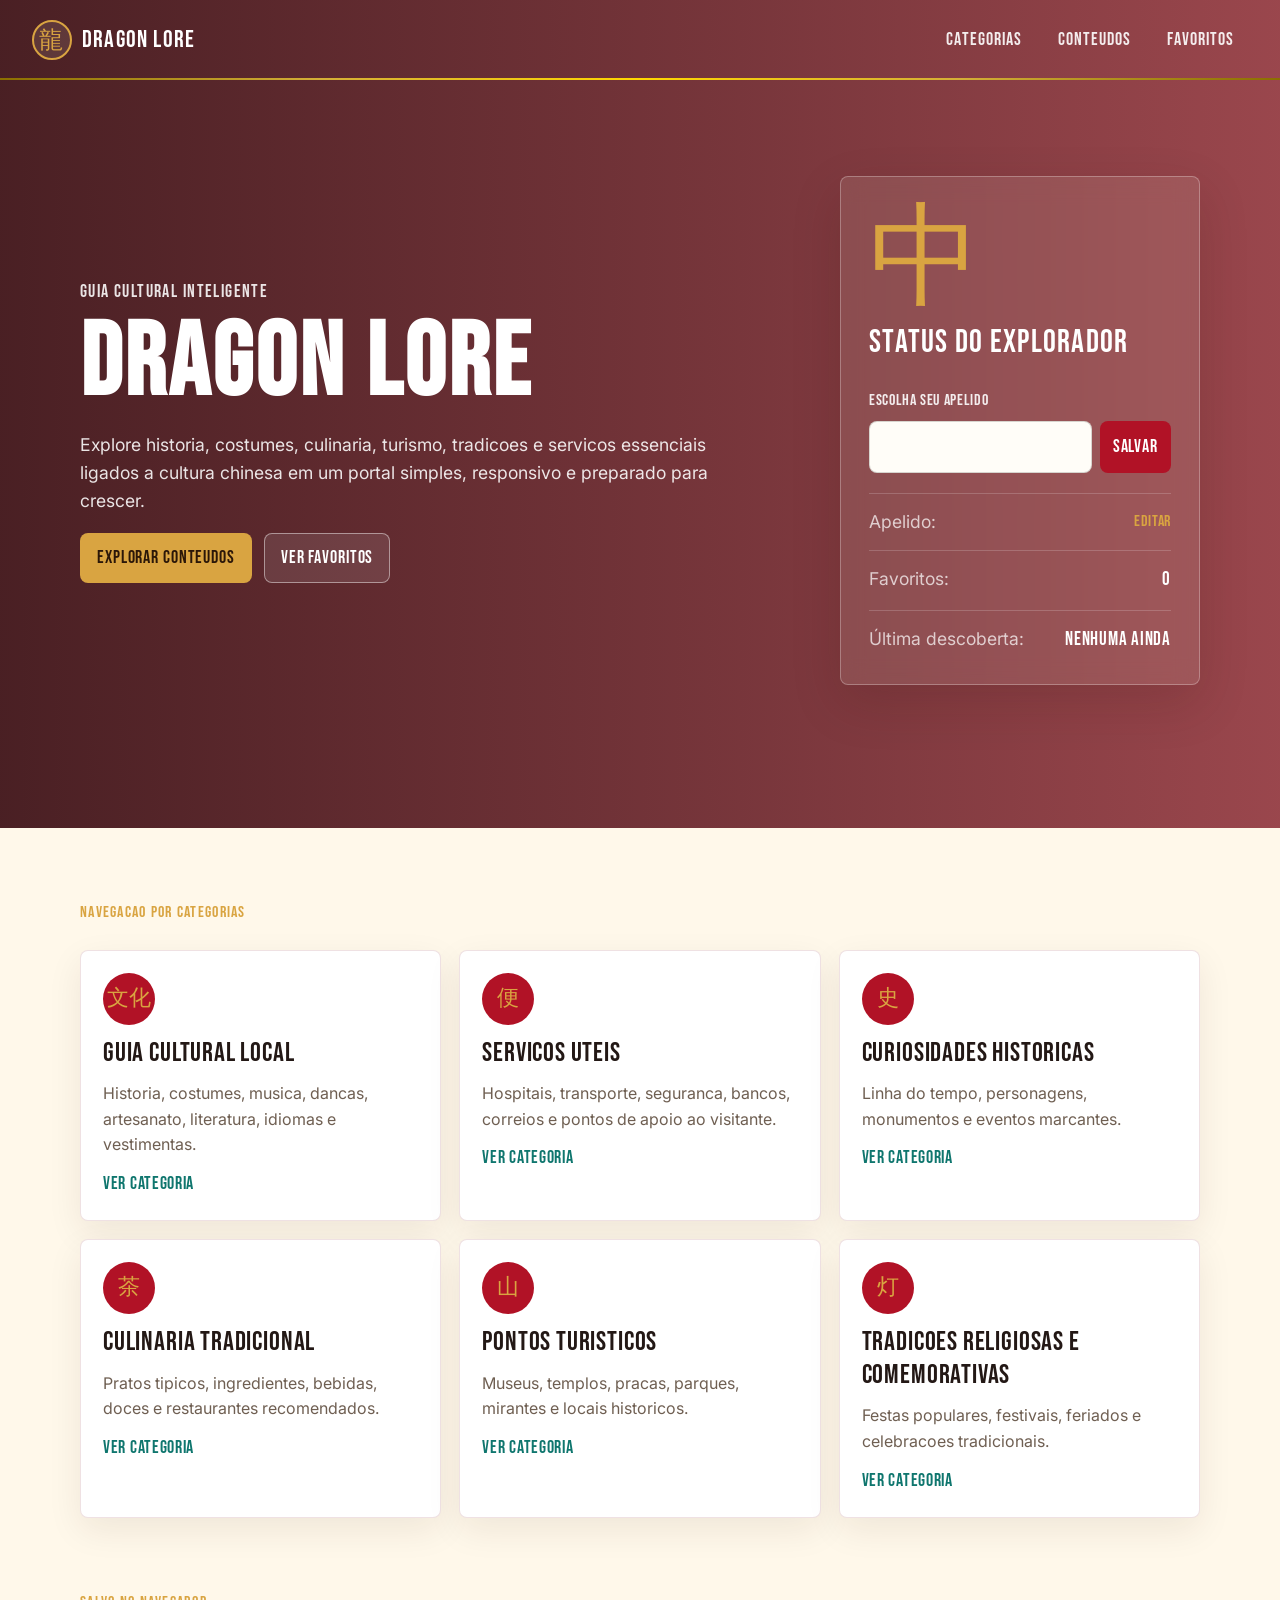
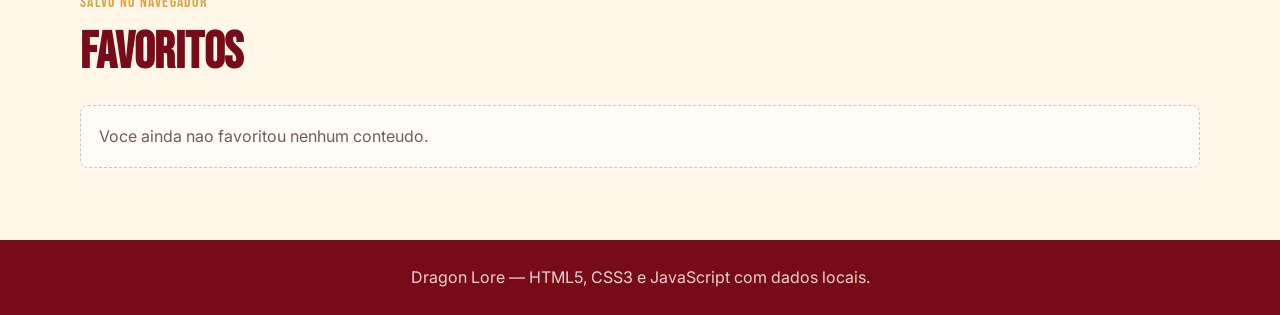
==== commit cecba9c3: "fix: remover referências a MVP e exibir botão abrir mapa apenas em conteúdos de localização" ====
--- a/index.html
+++ b/index.html
@@ -90,7 +90,7 @@
   </main>
 
   <footer class="site-footer">
-    <p>Dragon Lore MVP - HTML5, CSS3 e JavaScript com dados locais.</p>
+    <p>Dragon Lore — HTML5, CSS3 e JavaScript com dados locais.</p>
   </footer>
 
   <script src="main.js"></script>
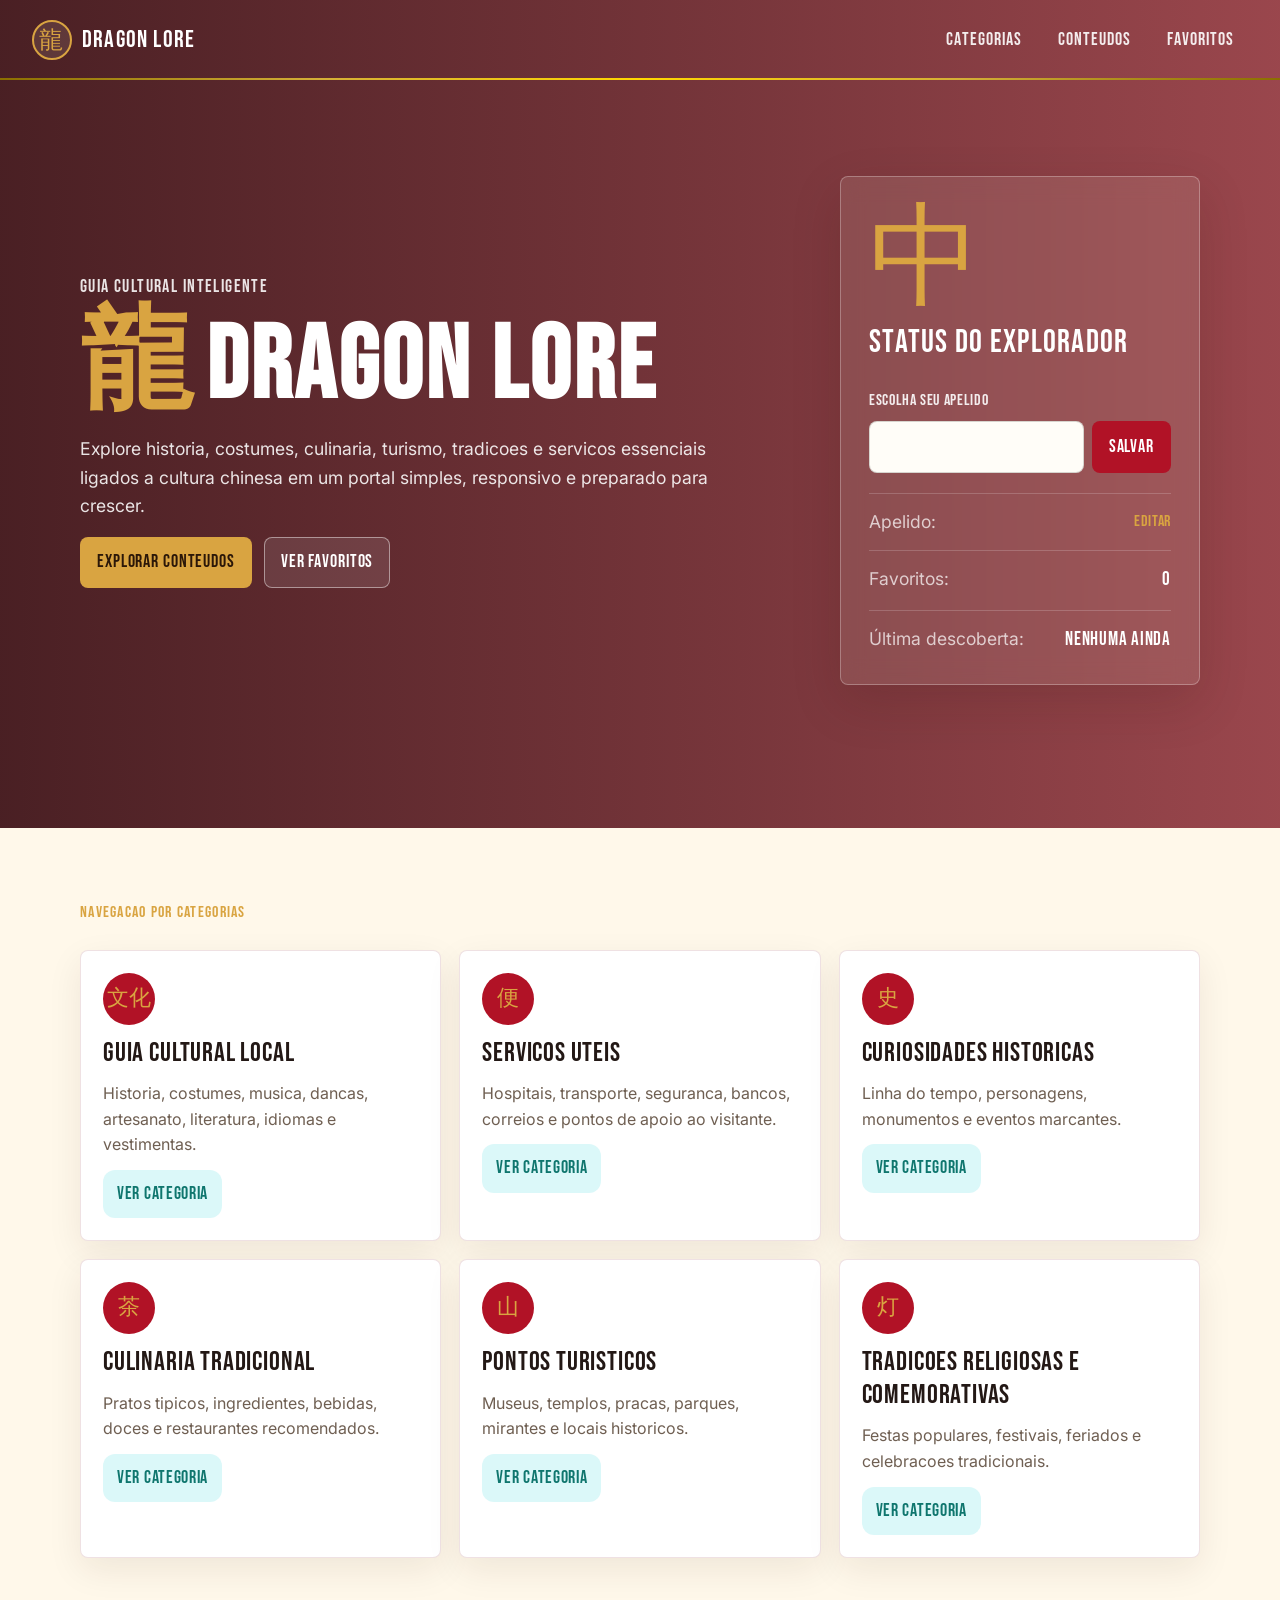
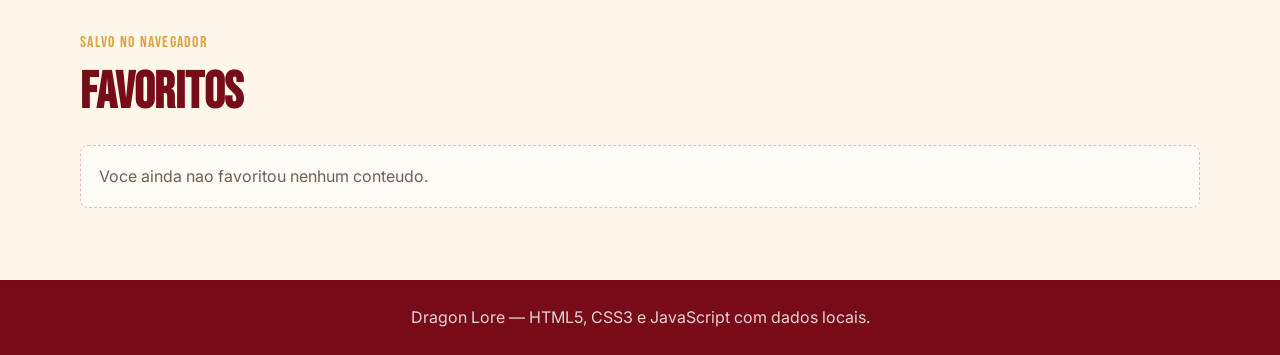
==== commit fee601ee: "style: definindo logo no título do projeto" ====
--- a/index.html
+++ b/index.html
@@ -37,7 +37,7 @@
     <section class="hero" aria-labelledby="hero-title">
       <div class="hero-copy">
         <p class="eyebrow">Guia cultural inteligente</p>
-        <h1 id="hero-title">Dragon Lore</h1>
+        <h1 id="hero-title"><span class="hero-logo" aria-hidden="true">龍</span>Dragon Lore</h1>
         <p>
           Explore historia, costumes, culinaria, turismo, tradicoes e servicos essenciais
           ligados a cultura chinesa em um portal simples, responsivo e preparado para crescer.
--- a/assets/css/style.css
+++ b/assets/css/style.css
@@ -205,6 +205,15 @@
   letter-spacing: 0.03em;
 }
 
+.hero h1 .hero-logo {
+  display: inline-flex;
+  align-items: center;
+  justify-content: center;
+  margin-right: 0.6rem;
+  color: var(--gold);
+  font-size: 1.1em;
+}
+
 .hero p {
   max-width: 680px;
   color: rgba(255, 255, 255, 0.88);
@@ -258,7 +267,8 @@
 
 .button.small {
   min-height: 38px;
-  padding: 8px 12px;
+  padding: 10px 16px;
+  border-radius: var(--radius);
   background: var(--red);
   color: var(--white);
 }
@@ -458,8 +468,40 @@
 .content-card {
   display: flex;
   flex-direction: column;
+  gap: 16px;
+  padding: 0;
+  overflow: hidden;
+  height: 100%;
+}
+
+.content-card .card-image img {
+  width: 100%;
+  display: block;
+  aspect-ratio: 16 / 9;
+  object-fit: cover;
+}
+
+.content-card .card-body {
+  padding: 22px;
+  display: flex;
+  flex-direction: column;
+  gap: 16px;
+  flex: 1;
+  justify-content: space-between;
+}
+
+.content-card .card-topline,
+.content-card h3,
+.content-card p,
+.content-card .card-meta {
+  padding: 0;
+}
+
+.content-card .card-topline {
+  display: flex;
+  justify-content: space-between;
   gap: 12px;
-  padding: 22px;
+  align-items: center;
 }
 
 .category-card {
@@ -469,22 +511,20 @@
   padding: 22px;
 }
 
-.content-card .button.small {
-  align-self: flex-start;
-  margin-top: auto;
-}
-
-.category-icon {
-  display: grid;
-  width: 52px;
-  height: 52px;
-  place-items: center;
-  border-radius: 50%;
+.content-card .detail-button {
+  margin-top: 12px;
+  padding: 12px 18px;
+  min-height: 42px;
+  display: inline-flex;
+  justify-content: center;
+  align-items: center;
+  border-radius: 12px;
   background: var(--red);
-  color: var(--gold);
-  font-family: var(--font-display);
-  font-size: 1.4rem;
-  font-weight: 400;
+  color: var(--white);
+  white-space: nowrap;
+  font-family: var(--font-display);
+  font-size: 1rem;
+  font-weight: 500;
 }
 
 .category-card h3,
@@ -510,14 +550,22 @@
 .text-button {
   justify-self: start;
   border: 0;
-  background: transparent;
+  background: rgba(2, 206, 214, 0.14);
   color: var(--jade);
   cursor: pointer;
   font-family: var(--font-display);
   font-size: 1.1rem;
   font-weight: 400;
   letter-spacing: 0.04em;
-  padding: 0;
+  padding: 10px 14px;
+  border-radius: 12px;
+  transition: background-color 0.2s ease, color 0.2s ease;
+}
+
+.text-button:hover,
+.text-button:focus-visible {
+  background-color: rgba(2, 206, 214, 0.24);
+  color: #03474f;
 }
 
 .content-layout {
@@ -595,41 +643,65 @@
   padding: 5px 9px;
 }
 
-.icon-button {
-  display: grid;
-  width: 36px;
-  height: 36px;
-  place-items: center;
-  border: 1px solid rgba(217, 164, 65, 0.45);
-  border-radius: 50%;
-  background: #fffaf0;
-  color: var(--red);
-  cursor: pointer;
-}
-
-.icon-button.active {
-  background: var(--gold);
-  color: #2b1708;
-}
-
-.detail-card {
-  display: grid;
-  gap: 16px;
-  padding: 28px;
-}
-
-.detail-modal {
-  width: min(760px, calc(100% - 32px));
-  max-height: min(760px, calc(100vh - 32px));
-  border: 0;
-  border-radius: var(--radius);
-  background: transparent;
-  padding: 0;
-}
+  .card-actions {
+    display: flex;
+    gap: 8px;
+    align-items: center;
+  }
+
+  .category-icon {
+    display: grid;
+    width: 52px;
+    height: 52px;
+    place-items: center;
+    border-radius: 50%;
+    background: var(--red);
+    color: #d9a441;
+    font-family: var(--font-display);
+    font-size: 1.4rem;
+    font-weight: 400;
+  }
+
+  .icon-button {
+    display: grid;
+    width: 36px;
+    height: 36px;
+    place-items: center;
+    border: 1px solid rgba(217, 164, 65, 0.45);
+    border-radius: 50%;
+    background: #fffaf0;
+    color: var(--red);
+    cursor: pointer;
+  }
+
+  .icon-button.share {
+    background: rgba(217, 164, 65, 0.14);
+  }
+
+  .detail-meta {
+    display: grid;
+    gap: 10px;
+    grid-template-columns: repeat(auto-fit, minmax(160px, 1fr));
+  }
+
+  .detail-location {
+    display: inline-flex;
+    align-items: center;
+    justify-content: center;
+    border-radius: 999px;
+    padding: 8px 12px;
+    background: rgba(15, 118, 110, 0.08);
+    color: var(--jade);
+    font-family: var(--font-display);
+    font-size: 0.95rem;
+  }
+
+  .detail-card h2 {
+    margin-top: 0;
+  }
 
 .detail-modal::backdrop {
   background: rgba(35, 24, 21, 0.62);
-  backdrop-filter: blur(3px);
 }
 
 .detail-modal .detail-card {
